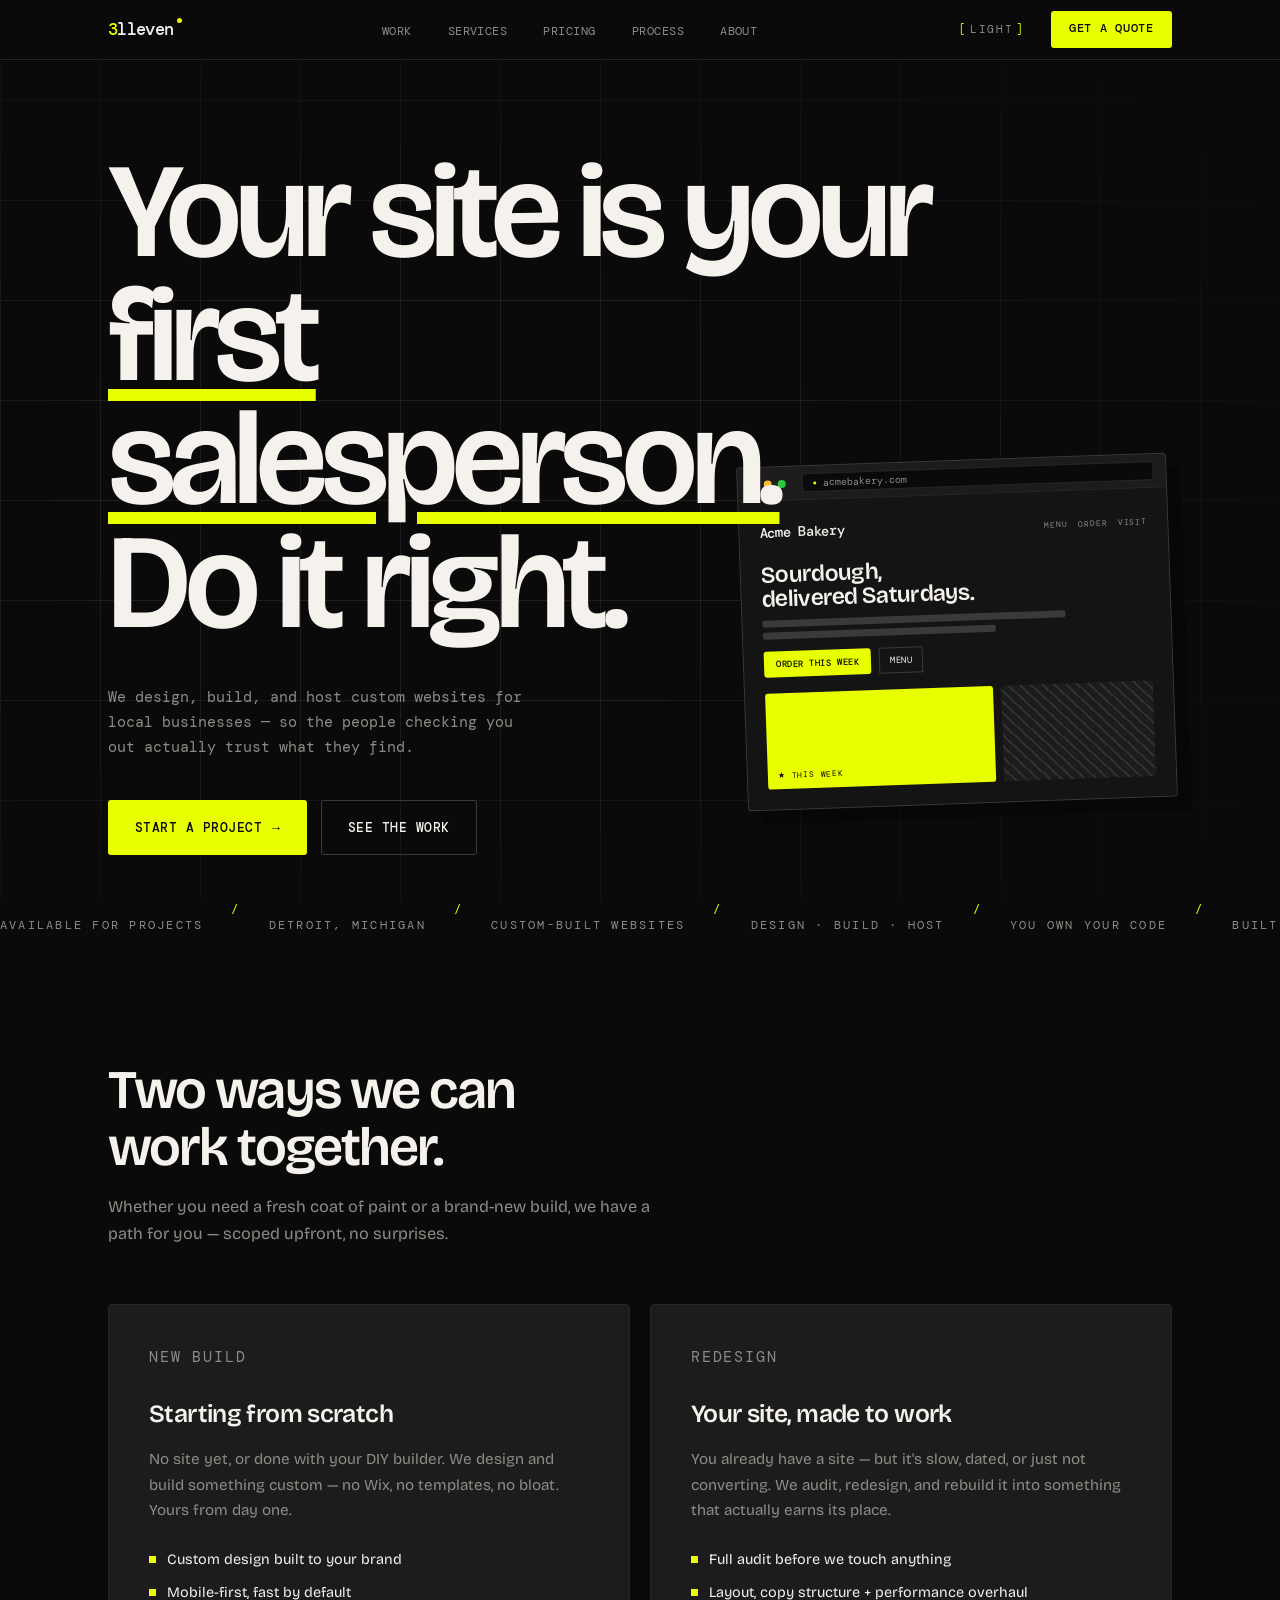
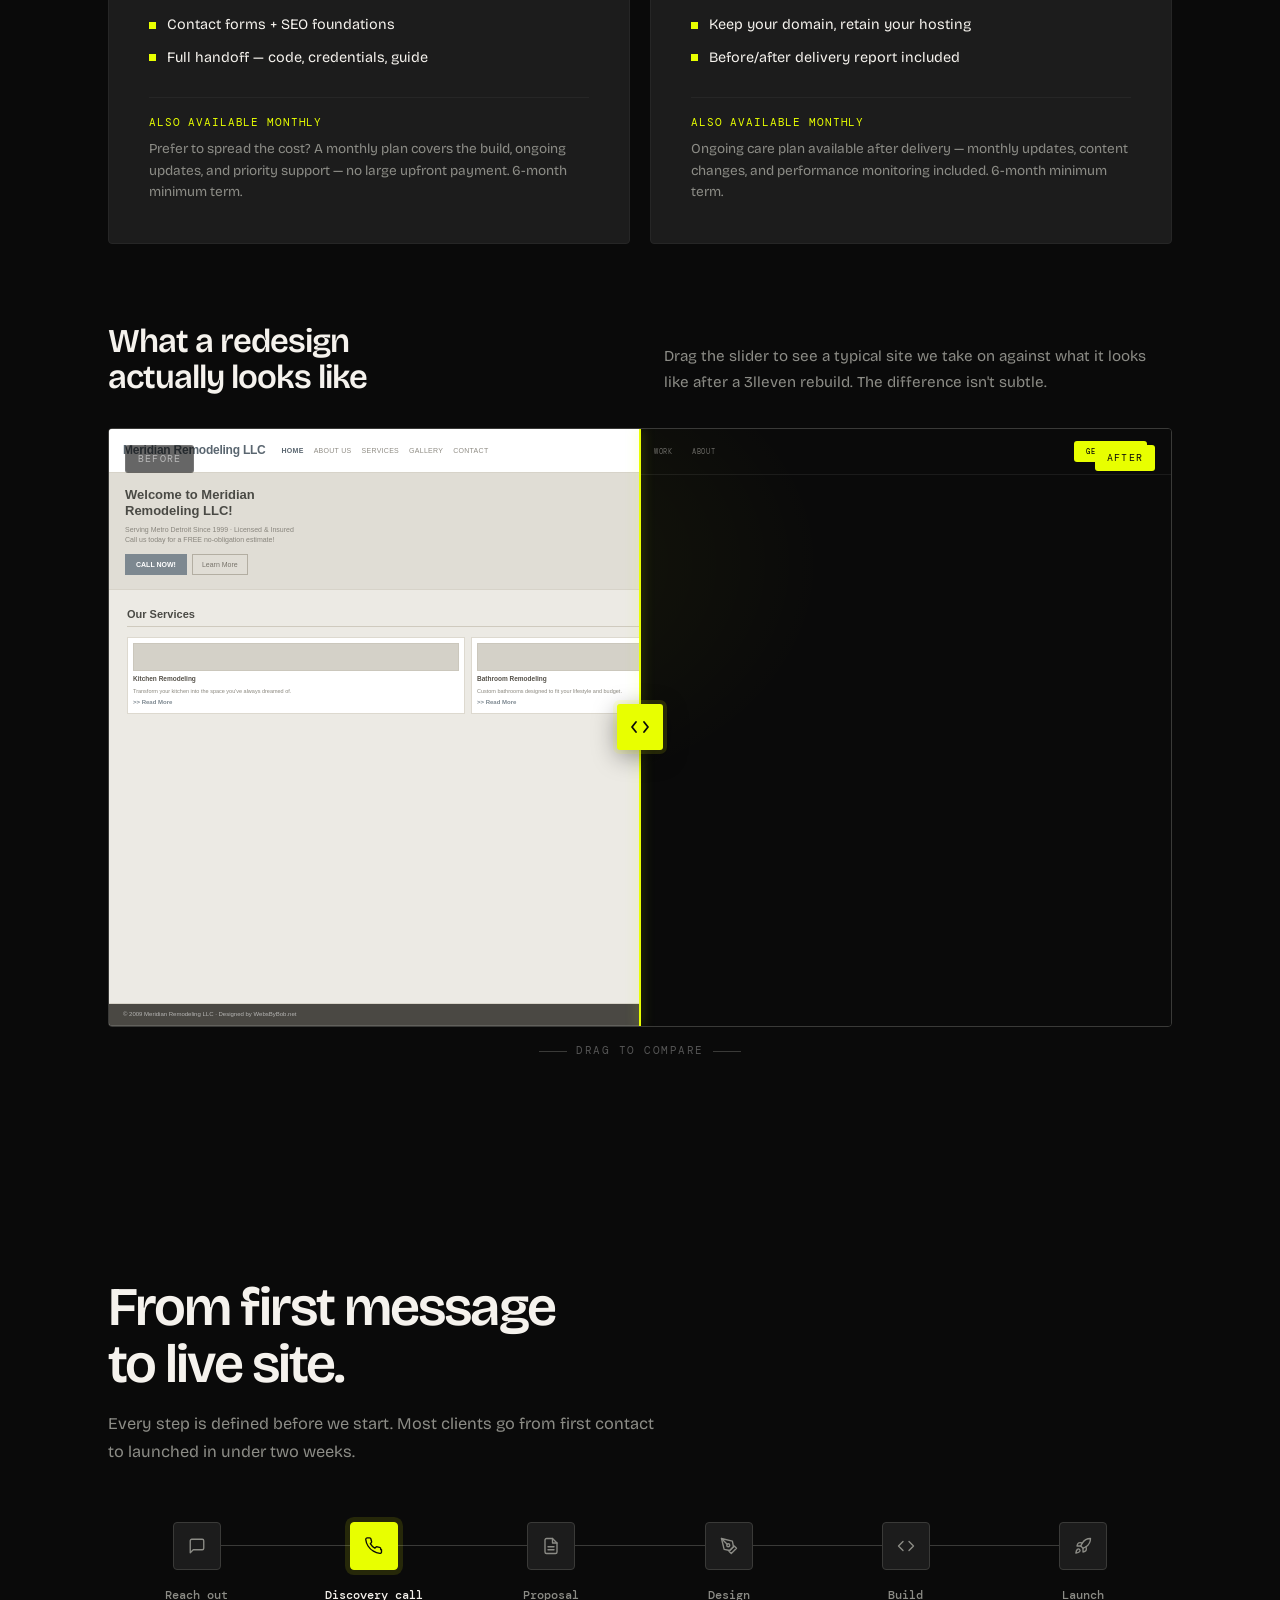
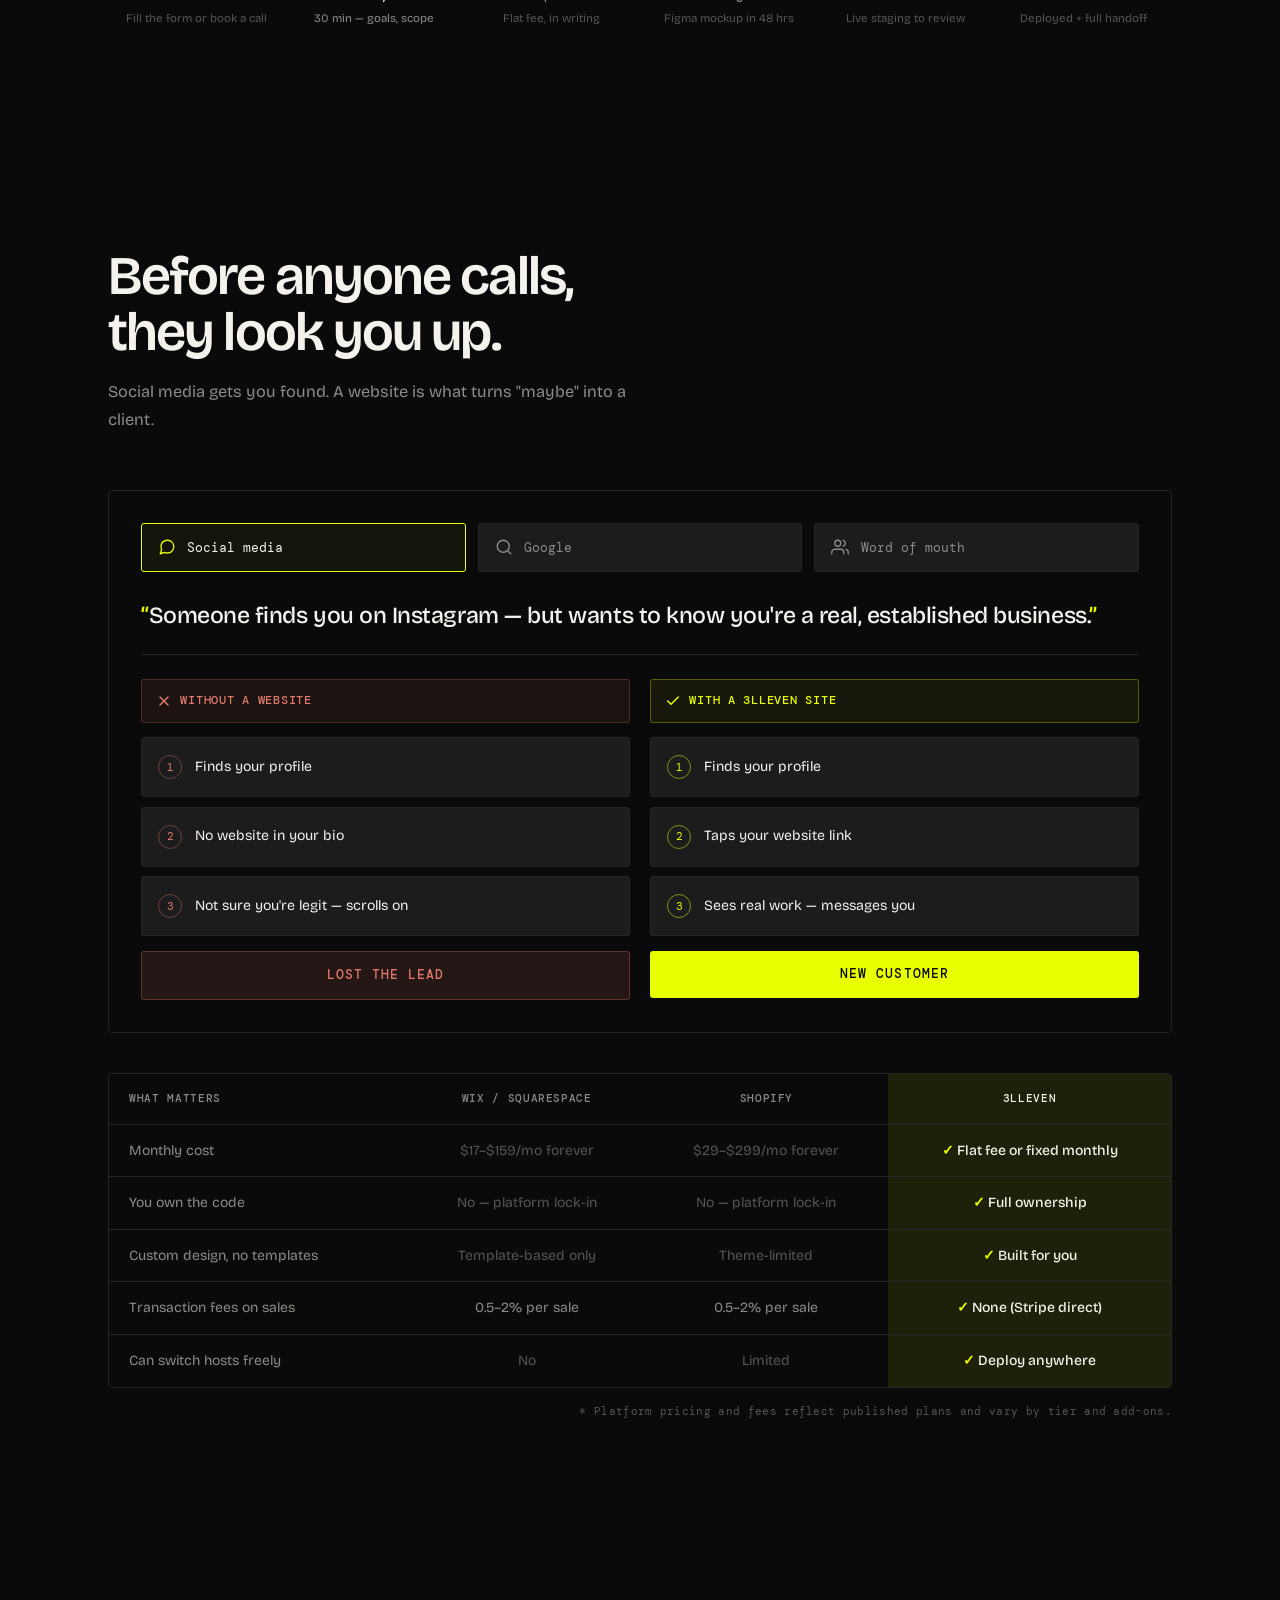
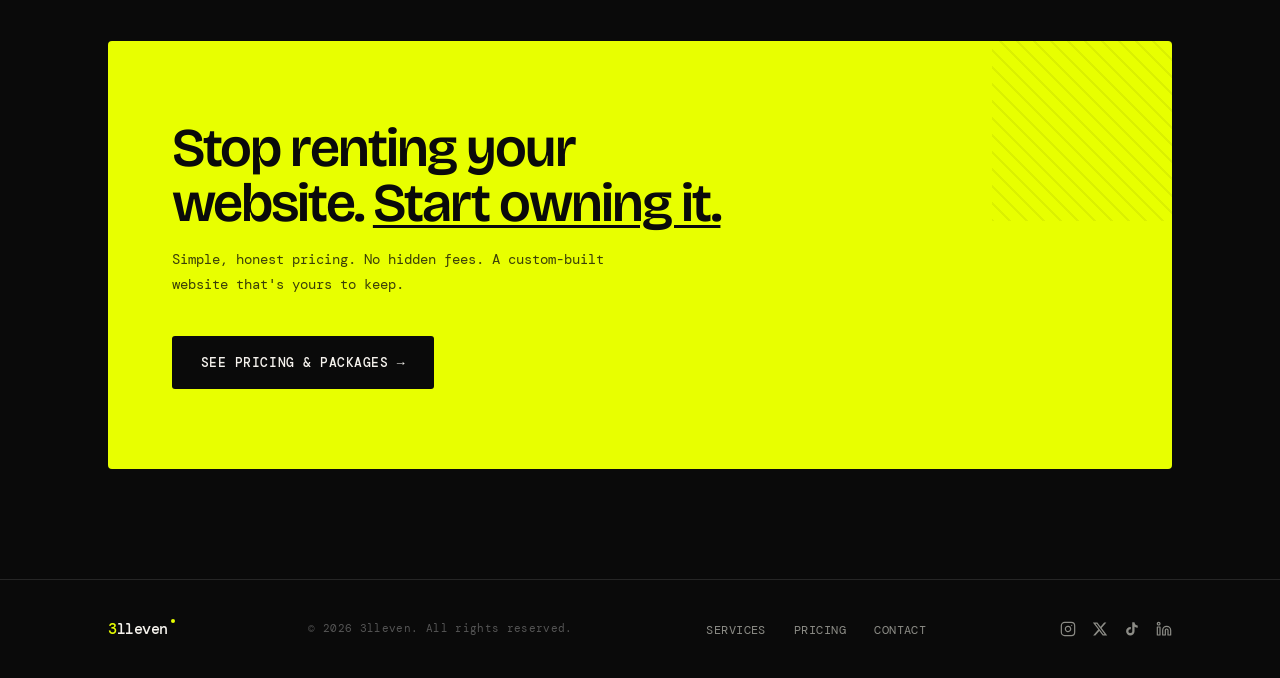
==== index.html @ 9b5aca8a "Finalize homepage redesign: earthy light theme, finder comparison, accuracy fixes - Light mode rewor" ====
<!DOCTYPE html>
<html lang="en" data-theme="dark">
<head>
  <meta charset="UTF-8" />
  <link rel="icon" type="image/png" href="favicon.png">
  <link rel="apple-touch-icon" href="favicon.png">
  <meta name="viewport" content="width=device-width, initial-scale=1.0" />
  <title>3lleven — Websites built to convert</title>
  <link rel="preconnect" href="https://fonts.googleapis.com" />
  <link rel="preconnect" href="https://fonts.gstatic.com" crossorigin />
  <link href="https://fonts.googleapis.com/css2?family=DM+Mono:wght@400;500&family=Bricolage+Grotesque:opsz,wght@12..96,400;12..96,500;12..96,600;12..96,700;12..96,800&display=swap" rel="stylesheet" />
  <style>
    *, *::before, *::after { box-sizing: border-box; margin: 0; padding: 0; }

    /* ── BRAND TOKENS — dark default ──────────────────
       Source of truth: assets/3lleven-logo.html
       #0A0A0A ink · #1C1C1C surface · #F5F2ED bone
       #E8FF00 accent · #555 muted · DM Mono · sharp edges */
    :root, [data-theme="dark"] {
      --bg:        #0A0A0A;
      --surface:   #141414;
      --surface2:  #1C1C1C;
      --fg:        #F5F2ED;
      --muted:     #8C8C86;
      --dim:       #555555;
      --border:    #262626;
      --border2:   #3A3A38;
      --accent:    #E8FF00;
      --accent-rgb: 232,255,0;
      --accent-ink:#0A0A0A;
      --bad:       #E0796A;
      --bad-rgb:   224,121,106;
      --grid-line: rgba(255,255,255,0.09);
      --maxw: 1120px;
    }

    [data-theme="light"] {
      --bg:        #ECE6D7;
      --surface:   #F5F1E8;
      --surface2:  #F5F1E8;
      --fg:        #1C1B14;
      --muted:     #6E6755;
      --dim:       #978F7B;
      --border:    #D8D0BD;
      --border2:   #C7BDA6;
      --accent:    #4F6228;
      --accent-rgb: 79,98,40;
      --accent-ink:#F5F1E5;
      --bad:       #A6573C;
      --bad-rgb:   166,87,60;
      --grid-line: rgba(0,0,0,0.06);
    }

    html { scroll-behavior: smooth; }

    body {
      font-family: 'Bricolage Grotesque', -apple-system, BlinkMacSystemFont, sans-serif;
      background: var(--bg);
      color: var(--fg);
      line-height: 1.6;
      -webkit-font-smoothing: antialiased;
      overflow-x: hidden;
    }

    a { color: inherit; text-decoration: none; }
    .mono { font-family: 'DM Mono', monospace; }
    .wrap { max-width: var(--maxw); margin: 0 auto; padding: 0 28px; }
    ::selection { background: var(--accent); color: var(--accent-ink); }

    /* ── NAV ───────────────────────────────────────── */
    nav {
      position: fixed;
      top: 0; left: 0; right: 0;
      z-index: 1000;
      height: 60px;
      background: var(--bg);
      border-bottom: 1px solid var(--border);
    }
    .nav-inner {
      max-width: var(--maxw);
      margin: 0 auto;
      padding: 0 28px;
      height: 100%;
      display: flex;
      align-items: center;
      justify-content: space-between;
    }

    .logo {
      font-family: 'DM Mono', monospace;
      font-weight: 500;
      font-size: 1.08rem;
      letter-spacing: -0.04em;
      color: var(--fg);
      display: inline-flex;
      align-items: flex-start;
    }
    .logo .l3 { color: var(--accent); }
    .logo .dot {
      width: 5px; height: 5px; border-radius: 50%;
      background: var(--accent);
      margin-left: 4px; margin-top: 2px;
      animation: pulse 2.4s 1s ease-in-out infinite;
    }
    @keyframes pulse { 0%,100% { opacity: 1; } 50% { opacity: 0.35; } }

    .nav-links { display: flex; gap: 2.25rem; list-style: none; }
    .nav-links a {
      font-family: 'DM Mono', monospace;
      font-size: 0.74rem;
      letter-spacing: 0.04em;
      text-transform: uppercase;
      color: var(--muted);
      position: relative;
      padding: 2px 0;
      transition: color 0.2s;
    }
    .nav-links a::after {
      content: ''; position: absolute; left: 0; bottom: -2px;
      width: 0; height: 2px; background: var(--accent);
      transition: width 0.22s ease;
    }
    .nav-links a:hover { color: var(--fg); }
    .nav-links a:hover::after { width: 100%; }

    .nav-right { display: flex; align-items: center; gap: 1.5rem; }

    .theme-btn {
      background: none; border: none; cursor: pointer;
      color: var(--muted);
      font-family: 'DM Mono', monospace;
      font-size: 0.68rem; letter-spacing: 0.14em; text-transform: uppercase;
      padding: 4px 2px; line-height: 1;
      transition: color 0.2s;
    }
    .theme-btn:hover { color: var(--fg); }
    .theme-btn::before { content: '['; color: var(--accent); margin-right: 3px; }
    .theme-btn::after  { content: ']'; color: var(--accent); margin-left: 3px; }

    .nav-cta {
      font-family: 'DM Mono', monospace;
      font-size: 0.72rem; font-weight: 500;
      letter-spacing: 0.06em; text-transform: uppercase;
      padding: 0.6rem 1.15rem;
      border-radius: 3px;
      background: var(--accent);
      color: var(--accent-ink);
      transition: transform 0.15s, box-shadow 0.2s;
    }
    .nav-cta:hover { transform: translateY(-1px); box-shadow: 4px 4px 0 rgba(var(--accent-rgb),0.25); }

    /* ── BUTTONS ───────────────────────────────────── */
    .btn {
      font-family: 'DM Mono', monospace;
      font-weight: 500; font-size: 0.82rem;
      letter-spacing: 0.04em; text-transform: uppercase;
      padding: 1rem 1.6rem; border-radius: 3px;
      display: inline-flex; align-items: center; gap: 0.6rem;
      cursor: pointer; border: 1px solid transparent;
      transition: transform 0.15s, background 0.2s, color 0.2s, box-shadow 0.2s, border-color 0.2s;
    }
    .btn-accent { background: var(--accent); color: var(--accent-ink); }
    .btn-accent:hover { transform: translateY(-2px); box-shadow: 5px 5px 0 rgba(var(--accent-rgb),0.22); }
    .btn-accent .arr { transition: transform 0.2s; }
    .btn-accent:hover .arr { transform: translateX(4px); }
    .btn-line { background: transparent; color: var(--fg); border-color: var(--border2); }
    .btn-line:hover { border-color: var(--fg); }

    /* ── HERO ──────────────────────────────────────── */
    .hero {
      position: relative;
      min-height: 100vh;
      overflow: hidden;
      background: var(--bg);
    }
    .hero-grid {
      position: absolute; inset: 0; pointer-events: none;
      background-image:
        linear-gradient(to right, var(--grid-line) 1px, transparent 1px),
        linear-gradient(to bottom, var(--grid-line) 1px, transparent 1px);
      background-size: 100px 100px;
      mask-image: radial-gradient(ellipse 85% 75% at 35% 55%, #000 30%, transparent 90%);
      -webkit-mask-image: radial-gradient(ellipse 85% 75% at 35% 55%, #000 30%, transparent 90%);
      opacity: 0.9;
      animation: heroDrift 22s linear infinite;
    }
    @keyframes heroDrift { to { background-position: 100px 100px; } }

    .hero-content {
      position: absolute;
      left: max(28px, calc((100vw - var(--maxw)) / 2 + 28px));
      top: 150px;
      max-width: 880px;
      z-index: 10;
    }
    .hero-h1 {
      font-family: 'Bricolage Grotesque', sans-serif;
      font-weight: 600;
      font-size: clamp(56px, 10.5vw, 150px);
      line-height: 0.92;
      letter-spacing: -0.045em;
      margin: 0 0 40px;
      color: var(--fg);
    }
    .hero-accent {
      text-decoration: underline;
      text-decoration-color: var(--accent);
      text-decoration-thickness: 0.09em;
      text-underline-offset: 0.07em;
    }
    .hero-lede {
      font-family: 'DM Mono', monospace;
      font-size: 0.92rem;
      line-height: 1.7;
      color: var(--muted);
      max-width: 440px;
      margin: 0 0 40px;
    }
    .hero-actions { display: flex; gap: 14px; align-items: center; flex-wrap: wrap; }

    /* Browser preview card — brand colors */
    .hero-browser {
      position: absolute;
      right: max(28px, calc((100vw - var(--maxw)) / 2 + 28px));
      bottom: 96px;
      width: 430px;
      background: var(--surface);
      border: 1px solid var(--border2);
      border-radius: 4px;
      box-shadow: 14px 14px 0 rgba(0,0,0,0.35);
      overflow: hidden;
      transform: rotate(-2deg);
      transition: transform 0.35s cubic-bezier(.2,.8,.2,1);
      z-index: 5;
    }
    [data-theme="light"] .hero-browser { box-shadow: 14px 14px 0 rgba(0,0,0,0.10); }
    .hero-browser-bar {
      height: 34px;
      background: var(--surface2);
      display: flex; align-items: center; padding: 0 12px; gap: 6px;
      border-bottom: 1px solid var(--border);
    }
    .hero-browser-dot { width: 8px; height: 8px; border-radius: 50%; }
    .hero-browser-url {
      flex: 1; margin-left: 10px; height: 19px; border-radius: 3px;
      background: var(--bg);
      border: 1px solid var(--border);
      font-family: 'DM Mono', monospace; font-size: 10px;
      color: var(--muted);
      display: flex; align-items: center; padding: 0 10px; gap: 6px;
    }
    .hero-browser-url::before { content: '●'; font-size: 7px; color: var(--accent); }
    .hero-browser-body { padding: 20px; background: var(--surface); }
    .hero-browser-logo {
      font-family: 'DM Mono', monospace; font-weight: 500;
      font-size: 14px; color: var(--fg); margin-bottom: 4px; letter-spacing: -0.02em;
    }
    .hero-browser-nav { display: flex; justify-content: space-between; align-items: center; margin-bottom: 16px; }
    .hero-browser-navlinks {
      display: flex; gap: 10px; font-size: 8px; color: var(--muted);
      font-family: 'DM Mono', monospace; text-transform: uppercase; letter-spacing: .12em;
    }
    .hero-browser-headline {
      font-family: 'Bricolage Grotesque', sans-serif;
      font-weight: 600; font-size: 23px; line-height: 1.02;
      letter-spacing: -.03em; color: var(--fg); margin-bottom: 10px;
    }
    .hero-browser-bar-text { height: 7px; border-radius: 2px; background: var(--border2); margin-bottom: 5px; }
    .hero-browser-btns { display: flex; gap: 8px; margin-bottom: 16px; margin-top: 12px; }
    .hero-browser-btn-primary {
      height: 26px; padding: 0 12px; display: flex; align-items: center;
      background: var(--accent); color: var(--accent-ink);
      border-radius: 3px; font-size: 9px; font-weight: 500;
      font-family: 'DM Mono', monospace; text-transform: uppercase; letter-spacing: .06em;
    }
    .hero-browser-btn-secondary {
      height: 26px; padding: 0 10px; display: flex; align-items: center;
      background: transparent; border: 1px solid var(--border2);
      color: var(--fg); font-size: 9px;
      font-family: 'DM Mono', monospace; text-transform: uppercase; letter-spacing: .06em;
    }
    .hero-browser-cards { display: grid; grid-template-columns: 1.5fr 1fr; gap: 8px; }
    .hero-browser-card { height: 96px; border-radius: 3px; }
    .hero-browser-card-accent {
      background: var(--accent); position: relative; overflow: hidden;
    }
    .hero-browser-card-label {
      position: absolute; bottom: 8px; left: 10px;
      color: var(--accent-ink); font-size: 8px;
      font-family: 'DM Mono', monospace; letter-spacing: .1em; text-transform: uppercase;
    }
    .hero-browser-card-stripe {
      background: var(--surface2);
      background-image: repeating-linear-gradient(45deg, var(--grid-line) 0 2px, transparent 2px 8px);
    }

    @media (max-width: 900px) {
      .hero { min-height: auto; display: flex; flex-direction: column; padding-bottom: 64px; }
      .hero-content { position: relative; left: auto; right: auto; top: auto; max-width: 100%; padding: 104px 24px 0; }
      .hero-h1 { font-size: clamp(44px, 13vw, 84px); margin-bottom: 28px; }
      .hero-lede { margin-bottom: 28px; }
      .btn { font-size: 0.78rem; padding: 0.9rem 1.4rem; }
      .hero-actions .btn { flex: 1; justify-content: center; }
      .hero-browser {
        position: relative; right: auto; bottom: auto;
        width: 92%; max-width: 360px; margin: 44px auto 0;
        transform: rotate(-2deg);
        box-shadow: 10px 10px 0 rgba(0,0,0,0.3);
      }
      .hero-browser-cards .hero-browser-card { height: 64px; }
    }

    /* ── MARQUEE ───────────────────────────────────── */
    .marquee {
      background: var(--bg);
      overflow: hidden;
      display: flex;
    }
    .marquee-track {
      display: inline-flex; white-space: nowrap; flex-shrink: 0;
      animation: marquee 32s linear infinite;
    }
    .marquee-track span {
      font-family: 'DM Mono', monospace;
      font-size: 0.78rem; letter-spacing: 0.18em; text-transform: uppercase;
      color: var(--muted); padding: 16px 0;
    }
    .marquee-track .sep { color: var(--accent); padding: 0 1.75rem; }
    @keyframes marquee { to { transform: translateX(-100%); } }

    /* ── SECTION COMMONS ───────────────────────────── */
    section { position: relative; }
    .sec-head { max-width: 760px; margin-bottom: 3.5rem; }
    .sec-headline {
      font-family: 'Bricolage Grotesque', sans-serif;
      font-size: clamp(2rem, 4.6vw, 3.4rem);
      font-weight: 600; letter-spacing: -0.035em; line-height: 1.04;
      margin-bottom: 1.1rem;
    }
    .sec-sub { color: var(--muted); font-size: 1.02rem; font-weight: 400; max-width: 560px; line-height: 1.7; }

    /* ── SERVICES ──────────────────────────────────── */
    #services { background: var(--bg); padding: 110px 0; }
    .services-grid { display: grid; grid-template-columns: 1fr 1fr; gap: 1.25rem; }
    @media (max-width: 760px) { .services-grid { grid-template-columns: 1fr; } }

    .svc-card {
      background: var(--surface2);
      border: 1px solid var(--border);
      border-radius: 4px;
      padding: 2.5rem;
      transition: border-color 0.25s, transform 0.2s;
    }
    .svc-card:hover { border-color: var(--accent); transform: translateY(-3px); }

    .svc-tag {
      font-family: 'DM Mono', monospace;
      font-size: 0.7rem; letter-spacing: 0.12em; text-transform: uppercase;
      color: var(--accent); margin-bottom: 1.25rem;
    }
    .svc-card h3 {
      font-family: 'Bricolage Grotesque', sans-serif;
      font-size: 1.55rem; font-weight: 600; letter-spacing: -0.025em; margin-bottom: 0.75rem;
    }
    .svc-card > p { font-size: 0.95rem; color: var(--muted); line-height: 1.7; margin-bottom: 1.5rem; }

    .svc-list { list-style: none; display: flex; flex-direction: column; gap: 0.6rem; margin-bottom: 1.75rem; }
    .svc-list li { display: flex; align-items: center; gap: 0.7rem; font-size: 0.9rem; color: var(--fg); }
    .svc-list li::before { content: ''; width: 7px; height: 7px; background: var(--accent); flex-shrink: 0; }

    .plan-note {
      font-size: 0.85rem; color: var(--muted);
      border-top: 1px solid var(--border);
      padding-top: 1rem; line-height: 1.6;
    }
    .plan-note-tag {
      font-family: 'DM Mono', monospace;
      font-size: 0.68rem; letter-spacing: 0.08em; text-transform: uppercase;
      color: var(--accent); display: block; margin-bottom: 0.4rem;
    }

    /* ── BEFORE / AFTER ────────────────────────────── */
    .ba-section { margin-top: 5rem; }
    .ba-head {
      display: grid; grid-template-columns: 1fr 1fr; gap: 3rem;
      margin-bottom: 2rem; align-items: end;
    }
    @media (max-width: 760px) { .ba-head { grid-template-columns: 1fr; gap: 0.75rem; } }
    .ba-head h3 {
      font-family: 'Bricolage Grotesque', sans-serif;
      font-size: clamp(1.5rem, 2.6vw, 2.1rem); font-weight: 600;
      letter-spacing: -0.03em; line-height: 1.08;
    }
    .ba-head p { font-size: 0.95rem; color: var(--muted); line-height: 1.7; }

    .ba-wrap {
      position: relative; width: 100%; overflow: hidden;
      aspect-ratio: 16/9;
      border-radius: 4px; cursor: ew-resize;
      user-select: none; -webkit-user-select: none;
      border: 1px solid var(--border2);
    }
    .ba-after { display: flex; flex-direction: column; width: 100%; height: 100%; isolation: isolate; }
    .ba-before { position: absolute; inset: 0; width: 100%; height: 100%; clip-path: inset(0 50% 0 0); overflow: hidden; z-index: 5; }
    .ba-before > div { width: 100%; height: 100%; }
    .ba-divider {
      position: absolute; top: 0; bottom: 0; left: 50%;
      width: 2px; background: var(--accent);
      transform: translateX(-50%); pointer-events: none; z-index: 10;
      box-shadow: 0 0 12px rgba(var(--accent-rgb),0.5);
    }
    .ba-handle {
      position: absolute; top: 50%; left: 50%;
      transform: translate(-50%,-50%);
      width: 46px; height: 46px;
      background: var(--accent); border-radius: 3px;
      display: flex; align-items: center; justify-content: center;
      z-index: 11; pointer-events: none;
      box-shadow: 0 0 0 4px rgba(var(--accent-rgb),0.12), 0 6px 24px rgba(0,0,0,0.4);
    }
    .ba-handle svg { width: 20px; height: 20px; }
    .ba-badge {
      position: absolute; top: 16px;
      padding: 5px 12px;
      font-family: 'DM Mono', monospace;
      font-size: 0.62rem; letter-spacing: 0.12em;
      text-transform: uppercase;
      border-radius: 3px; z-index: 12; pointer-events: none;
    }
    .ba-badge-before {
      left: 16px;
      background: rgba(0,0,0,0.6); color: rgba(255,255,255,0.55);
      border: 1px solid rgba(255,255,255,0.1);
    }
    .ba-badge-after {
      right: 16px;
      background: var(--accent); color: var(--accent-ink);
    }
    .ba-hint {
      text-align: center;
      font-family: 'DM Mono', monospace;
      font-size: 0.66rem; letter-spacing: 0.14em; text-transform: uppercase;
      color: var(--dim); margin-top: 1rem;
      display: flex; align-items: center; justify-content: center; gap: 0.6rem;
    }
    .ba-hint::before, .ba-hint::after {
      content: ''; display: inline-block; width: 28px; height: 1px; background: var(--border2);
    }

    /* ── BEFORE MOCKUP — 2009-era site (intentionally dated) ── */
    .fake-before {
      background: #eceae4; display: flex; flex-direction: column;
      width: 100%; height: 100%; font-family: Arial, Helvetica, sans-serif; overflow: hidden;
    }
    .fb-nav { background: #ffffff; height: 44px; display: flex; align-items: center; padding: 0 14px; border-bottom: 1px solid #d7d3c9; flex-shrink: 0; }
    .fb-logo { font-family: Arial, sans-serif; font-size: 12px; font-weight: bold; color: #5a6670; margin-right: 16px; white-space: nowrap; letter-spacing: -0.02em; }
    .fb-nav-links { display: flex; gap: 10px; }
    .fb-nav-link { font-family: Arial, sans-serif; font-size: 7px; color: #8f8c84; white-space: nowrap; text-transform: uppercase; letter-spacing: 0.04em; }
    .fb-nav-link.active { color: #5a6670; font-weight: bold; }
    .fb-search { margin-left: auto; display: flex; gap: 3px; align-items: center; }
    .fb-search-input { background: #f4f3ef; border: 1px solid #cfcabe; width: 70px; height: 16px; font-size: 7px; font-family: Arial, sans-serif; padding: 0 4px; color: #aaa; }
    .fb-search-btn { background: #7d8890; border: none; font-size: 7px; font-family: Arial, sans-serif; padding: 3px 6px; color: #fff; white-space: nowrap; }
    .fb-hero { background: #e0ddd5; padding: 14px 16px; display: flex; align-items: center; gap: 14px; border-bottom: 1px solid #d7d3c9; flex-shrink: 0; }
    .fb-hero-text { flex: 1; }
    .fb-hero-h1 { font-family: Arial, sans-serif; font-size: 13px; font-weight: bold; color: #4a4a45; line-height: 1.25; margin-bottom: 5px; }
    .fb-hero-sub { font-family: Arial, sans-serif; font-size: 7px; color: #88857d; line-height: 1.5; margin-bottom: 8px; }
    .fb-hero-btns { display: flex; gap: 5px; }
    .fb-btn-red { background: #7d8890; border: none; padding: 5px 11px; font-family: Arial, sans-serif; font-size: 7px; font-weight: bold; color: #fff; text-transform: uppercase; white-space: nowrap; }
    .fb-btn-outline { background: transparent; border: 1px solid #b3aea2; padding: 4px 9px; font-family: Arial, sans-serif; font-size: 7px; color: #77736a; white-space: nowrap; }
    .fb-hero-img { width: 80px; height: 56px; flex-shrink: 0; background: linear-gradient(135deg, #cbc8c0 0%, #b4b1a8 100%); border: 1px solid #c4c0b5; position: relative; overflow: hidden; }
    .fb-hero-img::before { content: ''; position: absolute; bottom: 6px; left: 50%; transform: translateX(-50%); width: 28px; height: 36px; background: #9a968c; border-radius: 14px 14px 4px 4px; }
    .fb-hero-img::after { content: ''; position: absolute; bottom: 34px; left: 50%; transform: translateX(-50%); width: 20px; height: 20px; background: #9a968c; border-radius: 50%; }
    .fb-body { display: flex; flex: 1; background: #eceae4; overflow: hidden; padding: 8px; }
    .fb-main { flex: 1; padding: 8px 10px; display: flex; flex-direction: column; gap: 6px; overflow: hidden; }
    .fb-main-title { font-family: Arial, sans-serif; font-size: 11px; font-weight: bold; color: #4a4a45; border-bottom: 1px solid #cfcabe; padding-bottom: 3px; }
    .fb-main-cards { display: flex; gap: 6px; margin-top: 4px; }
    .fb-main-card { flex: 1; background: #fff; border: 1px solid #ddd9cf; padding: 5px; display: flex; flex-direction: column; gap: 3px; }
    .fb-main-card-img { height: 28px; background: #d4d1c8; border: 1px solid #cbc7bc; }
    .fb-main-card-title { font-family: Arial, sans-serif; font-size: 6.5px; font-weight: bold; color: #555149; }
    .fb-main-card-text { font-family: Arial, sans-serif; font-size: 5.5px; color: #8a877e; line-height: 1.4; }
    .fb-main-card-link { font-family: Arial, sans-serif; font-size: 6px; color: #7d8890; font-weight: bold; }
    .fb-footer { background: #4a4843; padding: 6px 14px; display: flex; align-items: center; border-top: 1px solid #d7d3c9; flex-shrink: 0; }
    .fb-footer-text { font-family: Arial, sans-serif; font-size: 6px; color: rgba(255,255,255,0.6); }

    /* ── AFTER MOCKUP — the new 3lleven aesthetic ── */
    .fake-after {
      background: #0A0A0A; display: flex; flex-direction: column;
      width: 100%; height: 100%; position: relative; overflow: hidden;
      font-family: 'DM Mono', monospace;
    }
    .fake-after::before { content: ''; position: absolute; top: -20%; left: 8%; right: 30%; bottom: 35%; background: radial-gradient(ellipse, rgba(232,255,0,0.05) 0%, transparent 65%); pointer-events: none; z-index: 0; }
    .fa-nav { height: 46px; display: flex; align-items: center; padding: 0 24px; border-bottom: 1px solid rgba(255,255,255,0.07); position: relative; z-index: 2; flex-shrink: 0; }
    .fa-logo { display: flex; align-items: center; gap: 7px; }
    .fa-logo-mark { width: 20px; height: 20px; border-radius: 3px; background: #E8FF00; display: flex; align-items: center; justify-content: center; }
    .fa-logo-mark-inner { width: 8px; height: 8px; border: 1.5px solid #0A0A0A; border-radius: 1px; }
    .fa-logo-name { font-size: 9px; font-weight: 500; color: rgba(245,242,237,0.9); }
    .fa-nav-links { display: flex; gap: 20px; margin: 0 auto; }
    .fa-nav-link { font-size: 7px; color: rgba(245,242,237,0.4); white-space: nowrap; text-transform: uppercase; letter-spacing: 0.08em; }
    .fa-nav-link.active { color: rgba(245,242,237,0.9); }
    .fa-nav-cta { background: #E8FF00; border-radius: 3px; padding: 5px 12px; font-size: 7px; font-weight: 500; color: #0A0A0A; white-space: nowrap; text-transform: uppercase; letter-spacing: 0.06em; }
    .fa-hero { flex: 1; display: flex; align-items: center; padding: 0 32px; position: relative; z-index: 1; overflow: hidden; }
    .fa-hero-left { display: flex; flex-direction: column; gap: 9px; max-width: 72%; }
    .fa-eyebrow { display: inline-flex; align-items: center; gap: 6px; width: fit-content; }
    .fa-eyebrow-dot { width: 5px; height: 5px; background: #E8FF00; border-radius: 50%; }
    .fa-eyebrow-text { font-size: 6px; color: rgba(245,242,237,0.5); font-weight: 500; letter-spacing: 0.1em; text-transform: uppercase; }
    .fa-h1 { display: flex; flex-direction: column; gap: 2px; font-family: 'Bricolage Grotesque', sans-serif; }
    .fa-h1-line { font-size: 18px; font-weight: 600; color: rgba(245,242,237,0.96); letter-spacing: -0.04em; line-height: 1.0; }
    .fa-h1-line.dim { color: rgba(245,242,237,0.28); }
    .fa-sub { font-size: 7px; color: rgba(245,242,237,0.45); line-height: 1.6; max-width: 90%; }
    .fa-actions { display: flex; gap: 8px; align-items: center; margin-top: 5px; }
    .fa-btn-primary { background: #E8FF00; border-radius: 3px; padding: 6px 13px; font-size: 7px; font-weight: 500; color: #0A0A0A; white-space: nowrap; text-transform: uppercase; letter-spacing: 0.06em; }
    .fa-btn-ghost { border: 1px solid rgba(245,242,237,0.18); border-radius: 3px; padding: 6px 12px; font-size: 7px; color: rgba(245,242,237,0.6); white-space: nowrap; display: flex; align-items: center; gap: 4px; text-transform: uppercase; letter-spacing: 0.06em; }
    .fa-btn-ghost::after { content: '→'; }
    .fa-chips { display: flex; gap: 6px; flex-wrap: wrap; margin-top: 6px; }
    .fa-chip { display: inline-flex; align-items: center; gap: 5px; border: 1px solid rgba(245,242,237,0.1); border-radius: 3px; padding: 3px 9px; font-size: 6px; color: rgba(245,242,237,0.5); white-space: nowrap; text-transform: uppercase; letter-spacing: 0.06em; }
    .fa-chip-dot { width: 4px; height: 4px; border-radius: 50%; flex-shrink: 0; }
    .fa-chip-dot.green { background: #E8FF00; }
    .fa-chip-dot.blue  { background: #6b6b66; }
    .fa-chip-dot.purple{ background: #6b6b66; }

    /* ── PROCESS ───────────────────────────────────── */
    #process { background: var(--bg); padding: 110px 0; }
    .steps-row {
      display: grid; grid-template-columns: repeat(6, 1fr); gap: 0;
      position: relative; margin-top: 1rem;
    }
    .steps-row::before {
      content: ''; position: absolute; top: 23px;
      left: calc(100% / 12); right: calc(100% / 12);
      height: 1px; background: var(--border2); z-index: 0;
    }
    .step { display: flex; flex-direction: column; align-items: center; text-align: center; padding: 0 10px; position: relative; z-index: 1; }
    .step-num {
      width: 48px; height: 48px; border-radius: 4px;
      background: var(--surface2); border: 1px solid var(--border2);
      display: flex; align-items: center; justify-content: center;
      color: var(--muted); margin-bottom: 1rem; flex-shrink: 0;
      transition: background 0.5s ease, border-color 0.5s ease, color 0.5s ease, box-shadow 0.5s ease;
    }
    .step.active .step-num {
      background: var(--accent); border-color: var(--accent); color: var(--accent-ink);
      box-shadow: 0 0 0 5px rgba(var(--accent-rgb),0.12);
    }
    .step-label {
      font-family: 'DM Mono', monospace;
      font-size: 0.78rem; font-weight: 500; color: var(--muted);
      margin-bottom: 0.3rem; transition: color 0.5s ease;
    }
    .step.active .step-label { color: var(--fg); }
    .step-note { font-size: 0.72rem; color: var(--dim); line-height: 1.5; transition: color 0.5s ease; }
    .step.active .step-note { color: var(--muted); }

    @media (max-width: 768px) {
      .steps-row { grid-template-columns: repeat(3, 1fr); gap: 2rem 0.5rem; }
      .steps-row::before { display: none; }
    }
    @media (max-width: 420px) { .steps-row { grid-template-columns: repeat(2, 1fr); } }

    /* ── WHY US ────────────────────────────────────── */
    #whyus { background: var(--bg); padding: 110px 0; }
    .whyus-header { max-width: 760px; margin-bottom: 3.5rem; }

    /* ── FINDER COMPARISON ─────────────────────────── */
    .finder {
      background: var(--bg); border: 1px solid var(--border);
      border-radius: 4px; padding: 2rem; margin-bottom: 2.5rem;
    }
    @media (max-width: 600px) { .finder { padding: 1.25rem; } }
    .finder-tabs { display: grid; grid-template-columns: repeat(3, 1fr); gap: 0.75rem; margin-bottom: 1.75rem; }
    @media (max-width: 640px) { .finder-tabs { grid-template-columns: 1fr; } }
    .finder-tab {
      display: flex; align-items: center; gap: 0.7rem;
      background: var(--surface2); border: 1px solid var(--border);
      border-radius: 3px; padding: 0.9rem 1rem; cursor: pointer;
      font-family: 'DM Mono', monospace; font-size: 0.8rem; color: var(--muted);
      text-align: left; transition: border-color 0.2s, color 0.2s, background 0.2s;
    }
    .finder-tab:hover { color: var(--fg); border-color: var(--border2); }
    .finder-tab.active { color: var(--fg); border-color: var(--accent); background: rgba(var(--accent-rgb),0.04); }
    .finder-tab .ft-ico { width: 18px; height: 18px; flex-shrink: 0; color: var(--muted); }
    .finder-tab.active .ft-ico { color: var(--accent); }

    .finder-quote {
      font-family: 'Bricolage Grotesque', sans-serif;
      font-size: clamp(1.1rem, 2vw, 1.45rem); font-weight: 500; line-height: 1.3;
      color: var(--fg); letter-spacing: -0.02em;
      padding-bottom: 1.5rem; margin-bottom: 1.5rem;
      border-bottom: 1px solid var(--border);
    }
    .finder-quote::before { content: '\201C'; color: var(--accent); }
    .finder-quote::after { content: '\201D'; color: var(--accent); }

    .finder-cols { display: grid; grid-template-columns: 1fr 1fr; gap: 1.25rem; }
    @media (max-width: 700px) { .finder-cols { grid-template-columns: 1fr; } }

    .finder-col-head {
      display: flex; align-items: center; gap: 0.5rem;
      font-family: 'DM Mono', monospace; font-size: 0.76rem; font-weight: 500;
      letter-spacing: 0.06em; text-transform: uppercase;
      padding: 0.7rem 0.9rem; border-radius: 3px; margin-bottom: 0.9rem;
    }
    .finder-col.bad  .finder-col-head { color: var(--bad); background: rgba(var(--bad-rgb),0.08); border: 1px solid rgba(var(--bad-rgb),0.25); }
    .finder-col.good .finder-col-head { color: var(--accent); background: rgba(var(--accent-rgb),0.06); border: 1px solid rgba(var(--accent-rgb),0.3); }

    .finder-steps { display: flex; flex-direction: column; gap: 0.6rem; }
    .finder-step {
      display: flex; align-items: center; gap: 0.8rem;
      background: var(--surface2); border: 1px solid var(--border);
      border-radius: 3px; padding: 0.6rem 1rem; min-height: 3.75rem;
      font-size: 0.88rem; color: var(--fg); line-height: 1.3;
    }
    .finder-step .fs-num {
      width: 24px; height: 24px; flex-shrink: 0; border-radius: 50%;
      display: flex; align-items: center; justify-content: center;
      font-family: 'DM Mono', monospace; font-size: 0.7rem;
      border: 1px solid var(--border2); color: var(--muted);
    }
    .finder-col.bad  .finder-step .fs-num { border-color: rgba(var(--bad-rgb),0.4); color: var(--bad); }
    .finder-col.good .finder-step .fs-num { border-color: rgba(var(--accent-rgb),0.5); color: var(--accent); }

    .finder-outcome {
      margin-top: 0.9rem; border-radius: 3px; padding: 0.85rem; text-align: center;
      font-family: 'DM Mono', monospace; font-size: 0.8rem; font-weight: 500;
      letter-spacing: 0.08em; text-transform: uppercase;
    }
    .finder-col.bad  .finder-outcome { background: rgba(var(--bad-rgb),0.12); color: var(--bad); border: 1px solid rgba(var(--bad-rgb),0.3); }
    .finder-col.good .finder-outcome { background: var(--accent); color: var(--accent-ink); }

    .compare-wrap { background: var(--bg); border: 1px solid var(--border); border-radius: 4px; overflow-x: auto; }
    .compare-table { min-width: 560px; width: 100%; border-collapse: collapse; }
    .compare-table th {
      font-family: 'DM Mono', monospace;
      font-size: 0.68rem; font-weight: 500; letter-spacing: 0.06em; text-transform: uppercase;
      color: var(--muted); padding: 1rem 1.25rem; text-align: left;
      border-bottom: 1px solid var(--border);
    }
    .compare-table th:not(:first-child) { text-align: center; }
    .compare-table td { font-size: 0.875rem; color: var(--muted); padding: 1rem 1.25rem; border-bottom: 1px solid var(--border); line-height: 1.4; }
    .compare-table td:not(:first-child) { text-align: center; }
    .compare-table tr:last-child td { border-bottom: none; }
    .col-hi { background: rgba(var(--accent-rgb),0.09); color: var(--fg) !important; font-weight: 500; }
    .col-hi-head { background: rgba(var(--accent-rgb),0.09); color: var(--fg) !important; font-weight: 700; }
    .ck { color: var(--accent); font-weight: 700; }
    .cx { color: var(--dim); }
    .cw { color: var(--muted); }
    .compare-caption { font-family: 'DM Mono', monospace; font-size: 0.66rem; color: var(--dim); margin-top: 1rem; text-align: right; letter-spacing: 0.03em; }

    /* ── FINAL CTA ─────────────────────────────────── */
    #cta { background: var(--bg); padding: 110px 0; }
    .cta-card {
      background: var(--accent); color: var(--accent-ink);
      border-radius: 4px; padding: 5rem 4rem; text-align: left;
      position: relative; overflow: hidden;
    }
    .cta-card::before {
      content: ''; position: absolute; top: 0; right: 0;
      width: 180px; height: 180px;
      background-image: repeating-linear-gradient(45deg, rgba(10,10,10,0.06) 0 2px, transparent 2px 12px);
      pointer-events: none;
    }
    .cta-headline {
      font-family: 'Bricolage Grotesque', sans-serif;
      font-size: clamp(2.1rem, 4.4vw, 3.4rem); font-weight: 600;
      letter-spacing: -0.035em; line-height: 1.02; margin-bottom: 1rem; color: var(--accent-ink); max-width: 600px;
    }
    .cta-headline em { font-style: normal; text-decoration: underline; text-decoration-thickness: 0.06em; text-underline-offset: 0.08em; }
    .cta-sub { font-family: 'DM Mono', monospace; font-size: 0.9rem; color: var(--accent-ink); opacity: 0.78; max-width: 440px; margin-bottom: 2.5rem; line-height: 1.7; }
    .cta-btn {
      display: inline-flex; align-items: center; gap: 0.6rem;
      font-family: 'DM Mono', monospace;
      font-size: 0.82rem; font-weight: 500; letter-spacing: 0.04em; text-transform: uppercase;
      padding: 1rem 1.8rem; border-radius: 3px;
      background: #0A0A0A; color: #F5F2ED; border: none; cursor: pointer;
      transition: transform 0.15s, background 0.2s;
    }
    .cta-btn:hover { transform: translateY(-2px); background: #1C1C1C; }
    [data-theme="light"] .cta-btn { background: var(--accent-ink); color: var(--accent); }
    [data-theme="light"] .cta-btn:hover { background: #FFFFFF; }
    @media (max-width: 600px) {
      .cta-card { padding: 3rem 1.75rem; }
      #cta, #services, #process, #whyus { padding: 70px 0; }
    }

    /* ── FOOTER ────────────────────────────────────── */
    footer { background: var(--bg); border-top: 1px solid var(--border); padding: 2.25rem 0; }
    .footer-inner { max-width: var(--maxw); margin: 0 auto; padding: 0 28px; display: flex; align-items: center; justify-content: space-between; flex-wrap: wrap; gap: 1.25rem; }
    .footer-logo { font-family: 'DM Mono', monospace; font-weight: 500; font-size: 0.95rem; letter-spacing: -0.03em; display: inline-flex; align-items: flex-start; }
    .footer-logo .l3 { color: var(--accent); }
    .footer-logo .dot { width: 4px; height: 4px; border-radius: 50%; background: var(--accent); margin-left: 3px; margin-top: 2px; }
    footer .copy { font-family: 'DM Mono', monospace; font-size: 0.7rem; color: var(--dim); letter-spacing: 0.03em; }
    .footer-links { display: flex; gap: 1.75rem; list-style: none; }
    .footer-links a { font-family: 'DM Mono', monospace; font-size: 0.72rem; text-transform: uppercase; letter-spacing: 0.04em; color: var(--muted); transition: color 0.2s; }
    .footer-links a:hover { color: var(--accent); }
    .footer-social { display: flex; gap: 1rem; align-items: center; }
    .footer-social a { color: var(--muted); transition: color 0.2s; display: flex; align-items: center; }
    .footer-social a:hover { color: var(--accent); }

    /* ── FADE UP ───────────────────────────────────── */
    .fade-up { opacity: 0; transform: translateY(24px); transition: opacity 0.6s ease, transform 0.6s ease; }
    .fade-up.visible { opacity: 1; transform: translateY(0); }
    .fade-up:nth-child(2) { transition-delay: 0.08s; }
    .fade-up:nth-child(3) { transition-delay: 0.16s; }
    .fade-up:nth-child(4) { transition-delay: 0.24s; }

    /* ── SMOOTH THEME ──────────────────────────────── */
    nav, .svc-card, .compare-wrap, .hero-browser, .step-num, footer, #whyus {
      transition: background-color 0.3s ease, border-color 0.25s ease, color 0.2s ease;
    }

    /* ── HAMBURGER ─────────────────────────────────── */
    .hamburger { display: none; flex-direction: column; gap: 5px; background: none; border: none; cursor: pointer; padding: 4px; z-index: 1001; }
    .hamburger span { display: block; width: 22px; height: 2px; background: var(--fg); transition: transform 0.25s ease, opacity 0.2s ease; }
    .hamburger.open span:nth-child(1) { transform: translateY(7px) rotate(45deg); }
    .hamburger.open span:nth-child(2) { opacity: 0; }
    .hamburger.open span:nth-child(3) { transform: translateY(-7px) rotate(-45deg); }

    .mobile-menu {
      display: none; position: fixed; top: 60px; left: 0; right: 0;
      background: var(--bg);
      border-bottom: 1px solid var(--border);
      padding: 1.25rem 24px 1.5rem;
      flex-direction: column; z-index: 999;
    }
    .mobile-menu.open { display: flex; }
    .mobile-menu a {
      font-family: 'DM Mono', monospace;
      font-size: 0.85rem; text-transform: uppercase; letter-spacing: 0.04em;
      color: var(--muted); padding: 0.85rem 0;
      border-bottom: 1px solid var(--border); transition: color 0.2s;
    }
    .mobile-menu a:last-child { border-bottom: none; }
    .mobile-menu a:hover { color: var(--fg); }
    .mobile-menu .mob-cta {
      margin-top: 1rem; padding: 0.85rem; border-radius: 3px;
      background: var(--accent); color: var(--accent-ink) !important;
      text-align: center; font-weight: 500; border-bottom: none !important;
    }

    @media (max-width: 640px) {
      .nav-links { display: none; }
      .hamburger { display: flex; }
    }

    /* ── REDUCED MOTION ────────────────────────────── */
    @media (prefers-reduced-motion: reduce) {
      .marquee-track, .hero-grid { animation: none; }
      .logo .dot { animation: none; }
      .hero-browser { transition: none; }
      * { scroll-behavior: auto; }
    }
  </style>
</head>
<body>

<!-- NAV -->
<nav>
  <div class="nav-inner">
    <a href="index.html" class="logo" aria-label="3lleven home"><span class="l3">3</span>lleven<span class="dot"></span></a>
    <ul class="nav-links">
      <li><a href="work.html">Work</a></li>
      <li><a href="services.html">Services</a></li>
      <li><a href="pricing.html">Pricing</a></li>
      <li><a href="process.html">Process</a></li>
      <li><a href="about.html">About</a></li>
    </ul>
    <div class="nav-right">
      <button class="theme-btn" id="themeToggle" aria-label="Toggle theme">LIGHT</button>
      <a href="contact.html" class="nav-cta">Get a Quote</a>
      <button class="hamburger" id="hamburger" aria-label="Toggle menu">
        <span></span><span></span><span></span>
      </button>
    </div>
  </div>
</nav>

<div class="mobile-menu" id="mobileMenu">
  <a href="work.html">Work</a>
  <a href="services.html">Services</a>
  <a href="pricing.html">Pricing</a>
  <a href="process.html">Process</a>
  <a href="about.html">About</a>
  <a href="contact.html" class="mob-cta">Get a Quote</a>
</div>

<!-- HERO -->
<section class="hero" id="heroWrap">
  <div class="hero-grid"></div>

  <div class="hero-content">
    <h1 class="hero-h1">
      Your site is your<br>
      <span class="hero-accent">first salesperson.</span><br>
      Do it right.
    </h1>
    <p class="hero-lede">We design, build, and host custom websites for local businesses — so the people checking you out actually trust what they find.</p>
    <div class="hero-actions">
      <a href="contact.html" class="btn btn-accent">Start a project <span class="arr">→</span></a>
      <a href="#services" class="btn btn-line">See the work</a>
    </div>
  </div>

  <!-- Browser preview card (desktop) -->
  <div class="hero-browser" id="heroBrowser">
    <div class="hero-browser-bar">
      <span class="hero-browser-dot" style="background:#ff5f57"></span>
      <span class="hero-browser-dot" style="background:#febc2e"></span>
      <span class="hero-browser-dot" style="background:#28c840"></span>
      <div class="hero-browser-url">acmebakery.com</div>
    </div>
    <div class="hero-browser-body">
      <div class="hero-browser-nav">
        <div class="hero-browser-logo">Acme Bakery</div>
        <div class="hero-browser-navlinks">
          <span>Menu</span><span>Order</span><span>Visit</span>
        </div>
      </div>
      <div class="hero-browser-headline">Sourdough,<br>delivered Saturdays.</div>
      <div class="hero-browser-bar-text" style="width:78%"></div>
      <div class="hero-browser-bar-text" style="width:60%"></div>
      <div class="hero-browser-btns">
        <div class="hero-browser-btn-primary">Order this week</div>
        <div class="hero-browser-btn-secondary">Menu</div>
      </div>
      <div class="hero-browser-cards">
        <div class="hero-browser-card hero-browser-card-accent">
          <div class="hero-browser-card-label">★ This week</div>
        </div>
        <div class="hero-browser-card hero-browser-card-stripe"></div>
      </div>
    </div>
  </div>
</section>

<!-- MARQUEE -->
<div class="marquee" aria-hidden="true">
  <div class="marquee-track">
    <span>Available for projects</span><span class="sep">/</span><span>Detroit, Michigan</span><span class="sep">/</span><span>Custom-built websites</span><span class="sep">/</span><span>Design · Build · Host</span><span class="sep">/</span><span>You own your code</span><span class="sep">/</span><span>Built to convert</span><span class="sep">/</span>
  </div>
  <div class="marquee-track">
    <span>Available for projects</span><span class="sep">/</span><span>Detroit, Michigan</span><span class="sep">/</span><span>Custom-built websites</span><span class="sep">/</span><span>Design · Build · Host</span><span class="sep">/</span><span>You own your code</span><span class="sep">/</span><span>Built to convert</span><span class="sep">/</span>
  </div>
</div>

<!-- SERVICES -->
<section id="services">
  <div class="wrap">
    <div class="sec-head">
      <h2 class="sec-headline">Two ways we can<br>work together.</h2>
      <p class="sec-sub">Whether you need a fresh coat of paint or a brand-new build, we have a path for you — scoped upfront, no surprises.</p>
    </div>

    <div class="services-grid">

      <div class="svc-card fade-up">
        <p class="svc-tag">New Build</p>
        <h3>Starting from scratch</h3>
        <p>No site yet, or done with your DIY builder. We design and build something custom — no Wix, no templates, no bloat. Yours from day one.</p>
        <ul class="svc-list">
          <li>Custom design built to your brand</li>
          <li>Mobile-first, fast by default</li>
          <li>Contact forms + SEO foundations</li>
          <li>Full handoff — code, credentials, guide</li>
        </ul>
        <div class="plan-note">
          <span class="plan-note-tag">Also available monthly</span>
          Prefer to spread the cost? A monthly plan covers the build, ongoing updates, and priority support — no large upfront payment. 6-month minimum term.
        </div>
      </div>

      <div class="svc-card fade-up">
        <p class="svc-tag">Redesign</p>
        <h3>Your site, made to work</h3>
        <p>You already have a site — but it's slow, dated, or just not converting. We audit, redesign, and rebuild it into something that actually earns its place.</p>
        <ul class="svc-list">
          <li>Full audit before we touch anything</li>
          <li>Layout, copy structure + performance overhaul</li>
          <li>Keep your domain, retain your hosting</li>
          <li>Before/after delivery report included</li>
        </ul>
        <div class="plan-note">
          <span class="plan-note-tag">Also available monthly</span>
          Ongoing care plan available after delivery — monthly updates, content changes, and performance monitoring included. 6-month minimum term.
        </div>
      </div>

    </div>

    <!-- Before / After Slider -->
    <div class="ba-section">
      <div class="ba-head">
        <h3>What a redesign<br/>actually looks like</h3>
        <p>Drag the slider to see a typical site we take on against what it looks like after a 3lleven rebuild. The difference isn't subtle.</p>
      </div>

      <div class="ba-wrap" id="slider1">
        <!-- AFTER (bottom layer, full width) -->
        <div class="ba-after fake-after">
          <div class="fa-nav">
            <div class="fa-logo">
              <div class="fa-logo-mark"><div class="fa-logo-mark-inner"></div></div>
              <div class="fa-logo-name">Meridian</div>
            </div>
            <div class="fa-nav-links">
              <span class="fa-nav-link active">Home</span>
              <span class="fa-nav-link">Services</span>
              <span class="fa-nav-link">Work</span>
              <span class="fa-nav-link">About</span>
            </div>
            <div class="fa-nav-cta">Get a Quote</div>
          </div>
          <div class="fa-hero">
            <div class="fa-hero-left">
              <div class="fa-eyebrow">
                <div class="fa-eyebrow-dot"></div>
                <span class="fa-eyebrow-text">Detroit, MI · Est. 2019</span>
              </div>
              <div class="fa-h1">
                <span class="fa-h1-line">Your home,</span>
                <span class="fa-h1-line">transformed.</span>
              </div>
              <div class="fa-sub">Premium remodeling with transparent pricing and guaranteed workmanship.</div>
              <div class="fa-actions">
                <div class="fa-btn-primary">Free Estimate</div>
                <div class="fa-btn-ghost">See Our Work</div>
              </div>
              <div class="fa-chips">
                <div class="fa-chip"><span class="fa-chip-dot green"></span>200+ projects</div>
                <div class="fa-chip"><span class="fa-chip-dot blue"></span>5-star rated</div>
                <div class="fa-chip"><span class="fa-chip-dot purple"></span>Licensed &amp; insured</div>
              </div>
            </div>
          </div>
        </div>

        <!-- BEFORE (clipped top layer) -->
        <div class="ba-before" id="slider1-before">
          <div class="fake-before">
            <div class="fb-nav">
              <div class="fb-logo">Meridian Remodeling LLC</div>
              <div class="fb-nav-links">
                <div class="fb-nav-link active">HOME</div>
                <div class="fb-nav-link">ABOUT US</div>
                <div class="fb-nav-link">SERVICES</div>
                <div class="fb-nav-link">GALLERY</div>
                <div class="fb-nav-link">CONTACT</div>
              </div>
              <div class="fb-search">
                <div class="fb-search-input"></div>
                <div class="fb-search-btn">GO</div>
              </div>
            </div>
            <div class="fb-hero">
              <div class="fb-hero-text">
                <div class="fb-hero-h1">Welcome to Meridian<br>Remodeling LLC!</div>
                <div class="fb-hero-sub">Serving Metro Detroit Since 1999 · Licensed &amp; Insured<br>Call us today for a FREE no-obligation estimate!</div>
                <div class="fb-hero-btns">
                  <div class="fb-btn-red">CALL NOW!</div>
                  <div class="fb-btn-outline">Learn More</div>
                </div>
              </div>
              <div class="fb-hero-img"></div>
            </div>
            <div class="fb-body">
              <div class="fb-main">
                <div class="fb-main-title">Our Services</div>
                <div class="fb-main-cards">
                  <div class="fb-main-card">
                    <div class="fb-main-card-img"></div>
                    <div class="fb-main-card-title">Kitchen Remodeling</div>
                    <div class="fb-main-card-text">Transform your kitchen into the space you've always dreamed of.</div>
                    <div class="fb-main-card-link">&gt;&gt; Read More</div>
                  </div>
                  <div class="fb-main-card">
                    <div class="fb-main-card-img"></div>
                    <div class="fb-main-card-title">Bathroom Remodeling</div>
                    <div class="fb-main-card-text">Custom bathrooms designed to fit your lifestyle and budget.</div>
                    <div class="fb-main-card-link">&gt;&gt; Read More</div>
                  </div>
                  <div class="fb-main-card">
                    <div class="fb-main-card-img"></div>
                    <div class="fb-main-card-title">Basement Finishing</div>
                    <div class="fb-main-card-text">Turn your unfinished basement into valuable living space.</div>
                    <div class="fb-main-card-link">&gt;&gt; Read More</div>
                  </div>
                </div>
              </div>
            </div>
            <div class="fb-footer">
              <div class="fb-footer-text">© 2009 Meridian Remodeling LLC · Designed by WebsByBob.net</div>
            </div>
          </div>
        </div>

        <div class="ba-divider" id="slider1-divider"></div>
        <div class="ba-handle" id="slider1-handle">
          <svg viewBox="0 0 20 20" fill="none">
            <path d="M6 5L2 10L6 15" stroke="#0A0A0A" stroke-width="1.8" stroke-linecap="round" stroke-linejoin="round"/>
            <path d="M14 5L18 10L14 15" stroke="#0A0A0A" stroke-width="1.8" stroke-linecap="round" stroke-linejoin="round"/>
          </svg>
        </div>
        <div class="ba-badge ba-badge-before">Before</div>
        <div class="ba-badge ba-badge-after">After</div>
      </div>
      <p class="ba-hint">drag to compare</p>
    </div>
  </div>
</section>

<!-- PROCESS -->
<section id="process">
  <div class="wrap">
    <div class="sec-head">
      <h2 class="sec-headline">From first message<br>to live site.</h2>
      <p class="sec-sub">Every step is defined before we start. Most clients go from first contact to launched in under two weeks.</p>
    </div>

    <div class="steps-row">

      <div class="step" data-step="0">
        <div class="step-num">
          <svg width="18" height="18" viewBox="0 0 24 24" fill="none" stroke="currentColor" stroke-width="1.8" stroke-linecap="round" stroke-linejoin="round">
            <path d="M21 15a2 2 0 0 1-2 2H7l-4 4V5a2 2 0 0 1 2-2h14a2 2 0 0 1 2 2z"/>
          </svg>
        </div>
        <div class="step-label">Reach out</div>
        <div class="step-note">Fill the form or book a call</div>
      </div>

      <div class="step" data-step="1">
        <div class="step-num">
          <svg width="18" height="18" viewBox="0 0 24 24" fill="none" stroke="currentColor" stroke-width="1.8" stroke-linecap="round" stroke-linejoin="round">
            <path d="M22 16.92v3a2 2 0 0 1-2.18 2 19.79 19.79 0 0 1-8.63-3.07A19.5 19.5 0 0 1 4.07 12a19.79 19.79 0 0 1-3.07-8.67A2 2 0 0 1 3 1.18h3a2 2 0 0 1 2 1.72c.127.96.361 1.903.7 2.81a2 2 0 0 1-.45 2.11L7.09 8.91a16 16 0 0 0 6 6l1.27-1.27a2 2 0 0 1 2.11-.45c.907.339 1.85.573 2.81.7A2 2 0 0 1 21 16v.92z"/>
          </svg>
        </div>
        <div class="step-label">Discovery call</div>
        <div class="step-note">30 min — goals, scope</div>
      </div>

      <div class="step" data-step="2">
        <div class="step-num">
          <svg width="18" height="18" viewBox="0 0 24 24" fill="none" stroke="currentColor" stroke-width="1.8" stroke-linecap="round" stroke-linejoin="round">
            <path d="M14 2H6a2 2 0 0 0-2 2v16a2 2 0 0 0 2 2h12a2 2 0 0 0 2-2V8z"/>
            <polyline points="14 2 14 8 20 8"/>
            <line x1="16" y1="13" x2="8" y2="13"/>
            <line x1="16" y1="17" x2="8" y2="17"/>
          </svg>
        </div>
        <div class="step-label">Proposal</div>
        <div class="step-note">Flat fee, in writing</div>
      </div>

      <div class="step" data-step="3">
        <div class="step-num">
          <svg width="18" height="18" viewBox="0 0 24 24" fill="none" stroke="currentColor" stroke-width="1.8" stroke-linecap="round" stroke-linejoin="round">
            <path d="M12 19l7-7 3 3-7 7-3-3z"/>
            <path d="M18 13l-1.5-7.5L2 2l3.5 14.5L13 18l5-5z"/>
            <path d="M2 2l7.586 7.586"/>
            <circle cx="11" cy="11" r="2"/>
          </svg>
        </div>
        <div class="step-label">Design</div>
        <div class="step-note">Figma mockup in 48 hrs</div>
      </div>

      <div class="step" data-step="4">
        <div class="step-num">
          <svg width="18" height="18" viewBox="0 0 24 24" fill="none" stroke="currentColor" stroke-width="1.8" stroke-linecap="round" stroke-linejoin="round">
            <polyline points="16 18 22 12 16 6"/>
            <polyline points="8 6 2 12 8 18"/>
          </svg>
        </div>
        <div class="step-label">Build</div>
        <div class="step-note">Live staging to review</div>
      </div>

      <div class="step" data-step="5">
        <div class="step-num">
          <svg width="18" height="18" viewBox="0 0 24 24" fill="none" stroke="currentColor" stroke-width="1.8" stroke-linecap="round" stroke-linejoin="round">
            <path d="M4.5 16.5c-1.5 1.26-2 5-2 5s3.74-.5 5-2c.71-.84.7-2.13-.09-2.91a2.18 2.18 0 0 0-2.91-.09z"/>
            <path d="M12 15l-3-3a22 22 0 0 1 2-3.95A12.88 12.88 0 0 1 22 2c0 2.72-.78 7.5-6 11a22.35 22.35 0 0 1-4 2z"/>
            <path d="M9 12H4s.55-3.03 2-4c1.62-1.08 5 0 5 0"/>
            <path d="M12 15v5s3.03-.55 4-2c1.08-1.62 0-5 0-5"/>
          </svg>
        </div>
        <div class="step-label">Launch</div>
        <div class="step-note">Deployed + full handoff</div>
      </div>

    </div>
  </div>
</section>

<!-- WHY US -->
<section id="whyus">
  <div class="wrap">
    <div class="whyus-header">
      <h2 class="sec-headline">Before anyone calls,<br/>they look you up.</h2>
      <p class="sec-sub">Social media gets you found. A website is what turns "maybe" into a client.</p>
    </div>

    <div class="finder fade-up">
      <div class="finder-tabs" id="finderTabs">
        <button class="finder-tab active" data-i="0" type="button">
          <svg class="ft-ico" viewBox="0 0 24 24" fill="none" stroke="currentColor" stroke-width="1.8" stroke-linecap="round" stroke-linejoin="round"><path d="M21 11.5a8.38 8.38 0 0 1-.9 3.8 8.5 8.5 0 0 1-7.6 4.7 8.38 8.38 0 0 1-3.8-.9L3 21l1.9-5.7a8.38 8.38 0 0 1-.9-3.8 8.5 8.5 0 0 1 4.7-7.6 8.38 8.38 0 0 1 3.8-.9h.5a8.48 8.48 0 0 1 8 8v.5z"/></svg>
          Social media
        </button>
        <button class="finder-tab" data-i="1" type="button">
          <svg class="ft-ico" viewBox="0 0 24 24" fill="none" stroke="currentColor" stroke-width="1.8" stroke-linecap="round" stroke-linejoin="round"><circle cx="11" cy="11" r="8"/><line x1="21" y1="21" x2="16.65" y2="16.65"/></svg>
          Google
        </button>
        <button class="finder-tab" data-i="2" type="button">
          <svg class="ft-ico" viewBox="0 0 24 24" fill="none" stroke="currentColor" stroke-width="1.8" stroke-linecap="round" stroke-linejoin="round"><path d="M17 21v-2a4 4 0 0 0-4-4H5a4 4 0 0 0-4 4v2"/><circle cx="9" cy="7" r="4"/><path d="M23 21v-2a4 4 0 0 0-3-3.87"/><path d="M16 3.13a4 4 0 0 1 0 7.75"/></svg>
          Word of mouth
        </button>
      </div>

      <p class="finder-quote" id="finderQuote"></p>

      <div class="finder-cols">
        <div class="finder-col bad">
          <div class="finder-col-head">
            <svg viewBox="0 0 24 24" width="16" height="16" fill="none" stroke="currentColor" stroke-width="2.2" stroke-linecap="round"><line x1="18" y1="6" x2="6" y2="18"/><line x1="6" y1="6" x2="18" y2="18"/></svg>
            Without a website
          </div>
          <div class="finder-steps" id="finderBad"></div>
          <div class="finder-outcome" id="finderBadOut"></div>
        </div>
        <div class="finder-col good">
          <div class="finder-col-head">
            <svg viewBox="0 0 24 24" width="16" height="16" fill="none" stroke="currentColor" stroke-width="2.2" stroke-linecap="round" stroke-linejoin="round"><polyline points="20 6 9 17 4 12"/></svg>
            With a 3lleven site
          </div>
          <div class="finder-steps" id="finderGood"></div>
          <div class="finder-outcome" id="finderGoodOut"></div>
        </div>
      </div>
    </div>


    <div class="compare-wrap">
      <table class="compare-table">
        <thead>
          <tr>
            <th>What matters</th>
            <th>Wix / Squarespace</th>
            <th>Shopify</th>
            <th class="col-hi-head">3lleven</th>
          </tr>
        </thead>
        <tbody>
          <tr>
            <td>Monthly cost</td>
            <td><span class="cx">$17–$159/mo forever</span></td>
            <td><span class="cx">$29–$299/mo forever</span></td>
            <td class="col-hi"><span class="ck">✓</span> Flat fee or fixed monthly</td>
          </tr>
          <tr>
            <td>You own the code</td>
            <td><span class="cx">No — platform lock-in</span></td>
            <td><span class="cx">No — platform lock-in</span></td>
            <td class="col-hi"><span class="ck">✓</span> Full ownership</td>
          </tr>
          <tr>
            <td>Custom design, no templates</td>
            <td><span class="cx">Template-based only</span></td>
            <td><span class="cx">Theme-limited</span></td>
            <td class="col-hi"><span class="ck">✓</span> Built for you</td>
          </tr>
          <tr>
            <td>Transaction fees on sales</td>
            <td><span class="cw">0.5–2% per sale</span></td>
            <td><span class="cw">0.5–2% per sale</span></td>
            <td class="col-hi"><span class="ck">✓</span> None (Stripe direct)</td>
          </tr>
          <tr>
            <td>Can switch hosts freely</td>
            <td><span class="cx">No</span></td>
            <td><span class="cx">Limited</span></td>
            <td class="col-hi"><span class="ck">✓</span> Deploy anywhere</td>
          </tr>
        </tbody>
      </table>
    </div>
    <p class="compare-caption">* Platform pricing and fees reflect published plans and vary by tier and add-ons.</p>
  </div>
</section>

<!-- FINAL CTA -->
<div id="cta">
  <div class="wrap">
    <div class="cta-card">
      <h2 class="cta-headline">Stop renting your website. <em>Start owning it.</em></h2>
      <p class="cta-sub">Simple, honest pricing. No hidden fees. A custom-built website that's yours to keep.</p>
      <a href="pricing.html" class="cta-btn">See Pricing &amp; Packages →</a>
    </div>
  </div>
</div>

<!-- FOOTER -->
<footer>
  <div class="footer-inner">
    <div class="footer-logo"><span class="l3">3</span>lleven<span class="dot"></span></div>
    <p class="copy">© 2026 3lleven. All rights reserved.</p>
    <ul class="footer-links">
      <li><a href="#services">Services</a></li>
      <li><a href="pricing.html">Pricing</a></li>
      <li><a href="contact.html">Contact</a></li>
    </ul>
    <div class="footer-social">
      <a href="https://instagram.com/3llevendotcom" target="_blank" rel="noopener" aria-label="Instagram"><svg width="16" height="16" viewBox="0 0 24 24" fill="none" stroke="currentColor" stroke-width="1.8" stroke-linecap="round" stroke-linejoin="round"><rect x="2" y="2" width="20" height="20" rx="5" ry="5"/><path d="M16 11.37A4 4 0 1 1 12.63 8 4 4 0 0 1 16 11.37z"/><line x1="17.5" y1="6.5" x2="17.51" y2="6.5"/></svg></a>
      <a href="https://x.com/3llevendotcom" target="_blank" rel="noopener" aria-label="X"><svg width="16" height="16" viewBox="0 0 24 24" fill="currentColor"><path d="M18.244 2.25h3.308l-7.227 8.26 8.502 11.24H16.17l-5.214-6.817L4.99 21.75H1.68l7.73-8.835L1.254 2.25H8.08l4.713 6.231zm-1.161 17.52h1.833L7.084 4.126H5.117z"/></svg></a>
      <a href="https://tiktok.com/@3llevendotcom" target="_blank" rel="noopener" aria-label="TikTok"><svg width="16" height="16" viewBox="0 0 24 24" fill="currentColor"><path d="M19.59 6.69a4.83 4.83 0 0 1-3.77-4.25V2h-3.45v13.67a2.89 2.89 0 0 1-2.88 2.5 2.89 2.89 0 0 1-2.89-2.89 2.89 2.89 0 0 1 2.89-2.89c.28 0 .54.04.79.1V9.01a6.33 6.33 0 0 0-.79-.05 6.34 6.34 0 0 0-6.34 6.34 6.34 6.34 0 0 0 6.34 6.34 6.34 6.34 0 0 0 6.33-6.34V8.69a8.18 8.18 0 0 0 4.78 1.52V6.75a4.85 4.85 0 0 1-1.01-.06z"/></svg></a>
      <a href="https://linkedin.com/company/3lleven" target="_blank" rel="noopener" aria-label="LinkedIn"><svg width="16" height="16" viewBox="0 0 24 24" fill="none" stroke="currentColor" stroke-width="1.8" stroke-linecap="round" stroke-linejoin="round"><path d="M16 8a6 6 0 0 1 6 6v7h-4v-7a2 2 0 0 0-2-2 2 2 0 0 0-2 2v7h-4v-7a6 6 0 0 1 6-6z"/><rect x="2" y="9" width="4" height="12"/><circle cx="4" cy="4" r="2"/></svg></a>
    </div>
  </div>
</footer>

<script>
  /* ── Theme toggle ── */
  const html  = document.documentElement;
  const btn   = document.getElementById('themeToggle');
  const saved = localStorage.getItem('3lleven-theme') || 'dark';
  html.setAttribute('data-theme', saved);
  btn.textContent = saved === 'dark' ? 'LIGHT' : 'DARK';

  btn.addEventListener('click', () => {
    const next = html.getAttribute('data-theme') === 'dark' ? 'light' : 'dark';
    html.setAttribute('data-theme', next);
    btn.textContent = next === 'dark' ? 'LIGHT' : 'DARK';
    localStorage.setItem('3lleven-theme', next);
  });

  /* ── Scroll fade-in ── */
  const observer = new IntersectionObserver((entries) => {
    entries.forEach(e => { if (e.isIntersecting) { e.target.classList.add('visible'); observer.unobserve(e.target); } });
  }, { threshold: 0.1 });
  document.querySelectorAll('.fade-up').forEach(el => observer.observe(el));

  /* ── Process step animation ── */
  (function() {
    const HOLD    = 1400;
    const OVERLAP = 300;

    document.addEventListener('DOMContentLoaded', function() {
      const steps = Array.from(document.querySelectorAll('.steps-row .step'));
      let cur = 0;

      function activate(idx) {
        steps.forEach(s => s.classList.remove('active'));
        if (idx >= 0) steps[idx].classList.add('active');
      }

      function cycle() {
        activate(cur);
        setTimeout(function() {
          steps[cur].classList.remove('active');
          setTimeout(function() {
            cur = (cur + 1) % steps.length;
            cycle();
          }, OVERLAP);
        }, HOLD);
      }

      cycle();
    });
  })();

  /* ── Before/After slider ── */
  const LERP = 0.12;
  function initSlider(id) {
    const wrap   = document.getElementById(id);
    const before = document.getElementById(id + '-before');
    const div    = document.getElementById(id + '-divider');
    const handle = document.getElementById(id + '-handle');
    let target = 50, cur = 50, drag = false, raf = null;

    const lerp = (a, b, t) => a + (b - a) * t;

    function apply(p) {
      before.style.clipPath = `inset(0 ${100 - p}% 0 0)`;
      div.style.left = handle.style.left = p + '%';
    }
    function tick() {
      cur = lerp(cur, target, LERP);
      apply(cur);
      raf = Math.abs(cur - target) > 0.05 ? requestAnimationFrame(tick) : (apply(cur = target), null);
    }
    function go() { if (!raf) raf = requestAnimationFrame(tick); }
    function set(x) {
      const r = wrap.getBoundingClientRect();
      target = Math.max(0, Math.min((x - r.left) / r.width * 100, 100));
      go();
    }

    wrap.addEventListener('mousedown',   e => { drag = true; set(e.clientX); e.preventDefault(); });
    window.addEventListener('mousemove', e => { if (drag) set(e.clientX); });
    window.addEventListener('mouseup',   () => drag = false);
    wrap.addEventListener('touchstart',  e => { drag = true; set(e.touches[0].clientX); e.preventDefault(); }, { passive: false });
    window.addEventListener('touchmove', e => { if (drag) set(e.touches[0].clientX); }, { passive: false });
    window.addEventListener('touchend',  () => drag = false);
    wrap.addEventListener('click',       e => set(e.clientX));
    wrap.addEventListener('mousemove',   e => { if (!drag) set(e.clientX); });
    wrap.addEventListener('mouseleave',  () => { if (!drag) { target = 50; go(); } });

    apply(50);
  }

  document.addEventListener('DOMContentLoaded', () => initSlider('slider1'));

  /* ── Finder comparison tabs ── */
  (function() {
    const data = [
      {
        quote: "Someone finds you on Instagram — but wants to know you're a real, established business.",
        bad:  ["Finds your profile", "No website in your bio", "Not sure you're legit — scrolls on"],
        good: ["Finds your profile", "Taps your website link", "Sees real work — messages you"],
        out:  { bad: "Lost the lead", good: "New customer" }
      },
      {
        quote: "They Google your business — or what they need nearby — to decide who to call.",
        bad:  ["Googles your business", "Finds a listing with no site", "Goes to the next business"],
        good: ["Googles your business", "Listed on Google with a site", "Books an appointment"],
        out:  { bad: "Lost to a competitor", good: "New customer" }
      },
      {
        quote: "A friend refers you. They look you up before reaching out.",
        bad:  ["Gets a referral from a friend", "Searches — sees no proof of work", "Finds someone else"],
        good: ["Gets a referral from a friend", "Your site shows up first", "Books a consultation"],
        out:  { bad: "Referral wasted", good: "New customer" }
      }
    ];
    const tabs  = document.getElementById('finderTabs');
    const quote = document.getElementById('finderQuote');
    const bad   = document.getElementById('finderBad');
    const good  = document.getElementById('finderGood');
    const badO  = document.getElementById('finderBadOut');
    const goodO = document.getElementById('finderGoodOut');
    if (!tabs) return;

    const steps = list => list.map((t, n) =>
      `<div class="finder-step"><span class="fs-num">${n + 1}</span>${t}</div>`).join('');

    function render(i) {
      const d = data[i];
      quote.textContent = d.quote;
      bad.innerHTML  = steps(d.bad);
      good.innerHTML = steps(d.good);
      badO.textContent  = d.out.bad;
      goodO.textContent = d.out.good;
    }

    tabs.addEventListener('click', e => {
      const btn = e.target.closest('.finder-tab');
      if (!btn) return;
      tabs.querySelectorAll('.finder-tab').forEach(b => b.classList.remove('active'));
      btn.classList.add('active');
      render(+btn.dataset.i);
    });

    render(0);
  })();

  /* ── Hamburger menu ── */
  const hamburger = document.getElementById('hamburger');
  const mobileMenu = document.getElementById('mobileMenu');
  hamburger.addEventListener('click', () => {
    hamburger.classList.toggle('open');
    mobileMenu.classList.toggle('open');
  });
  document.addEventListener('click', e => {
    if (!hamburger.contains(e.target) && !mobileMenu.contains(e.target)) {
      hamburger.classList.remove('open');
      mobileMenu.classList.remove('open');
    }
  });

  /* ── Hero cursor parallax ── */
  (function() {
    const wrap    = document.getElementById('heroWrap');
    const browser = document.getElementById('heroBrowser');
    if (!wrap || !browser) return;
    const isMobile = () => window.innerWidth <= 900;
    let ticking = false;

    function onMove(e) {
      if (isMobile() || ticking) return;
      ticking = true;
      requestAnimationFrame(() => {
        const r = wrap.getBoundingClientRect();
        const x = (e.clientX - r.left) / r.width - 0.5;
        const y = (e.clientY - r.top) / r.height - 0.5;
        browser.style.transform = `rotate(${-2 + x * 3}deg) translate(${x * 8}px, ${y * 6}px)`;
        ticking = false;
      });
    }
    function onLeave() {
      if (!isMobile()) browser.style.transform = 'rotate(-2deg)';
    }

    wrap.addEventListener('mousemove', onMove);
    wrap.addEventListener('mouseleave', onLeave);
  })();
</script>
</body>
</html>
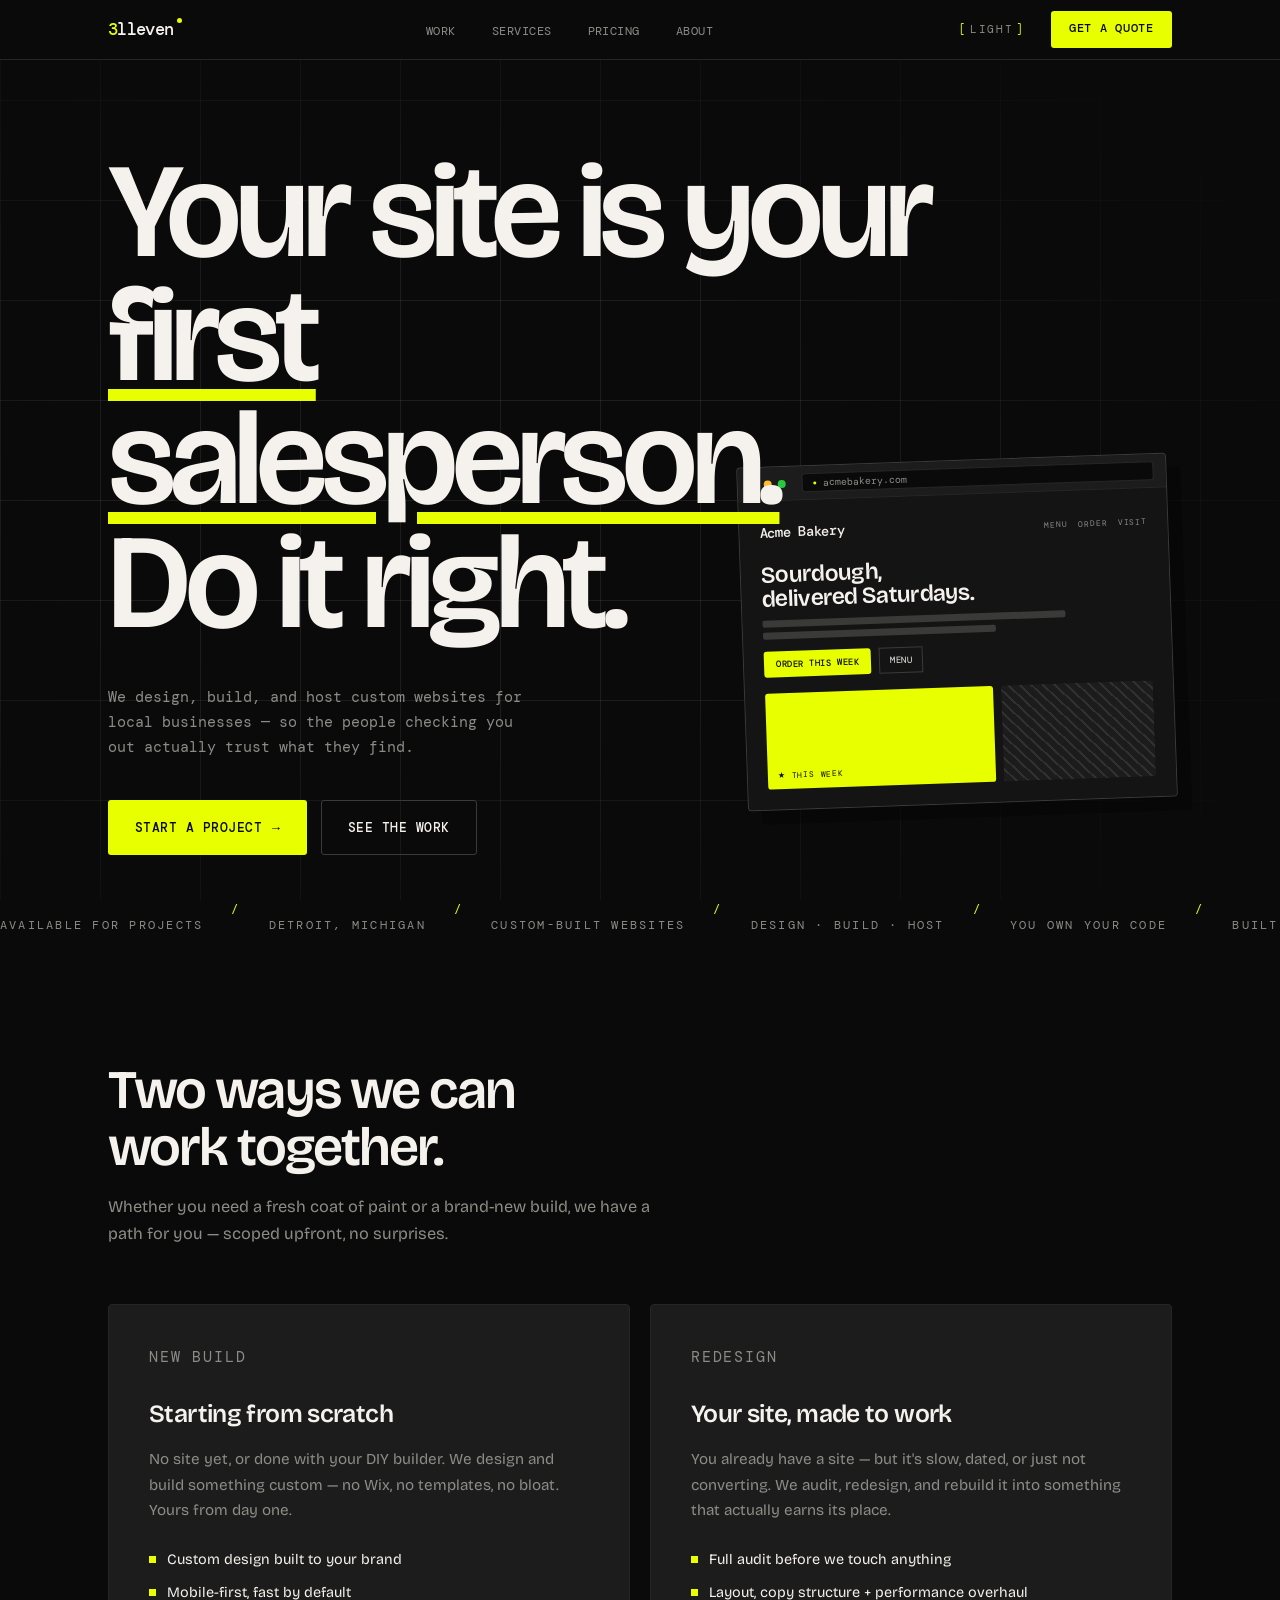
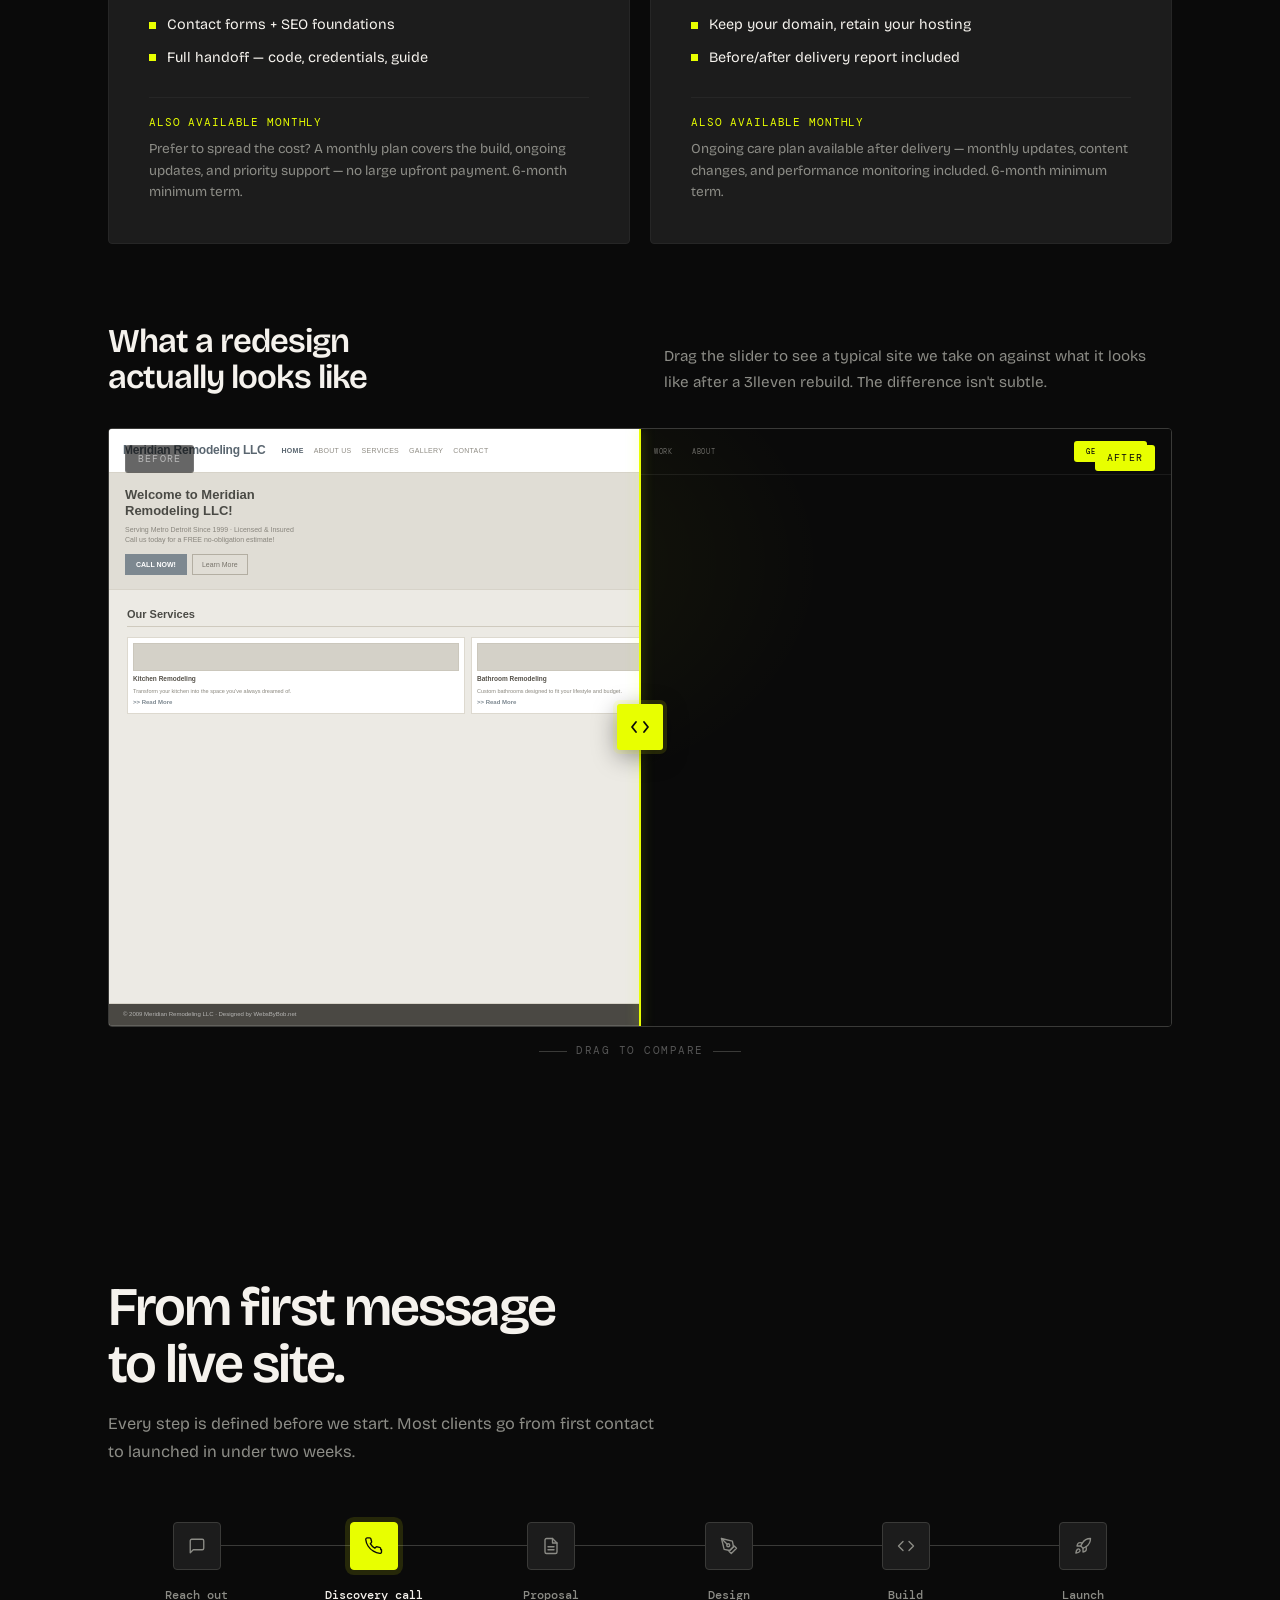
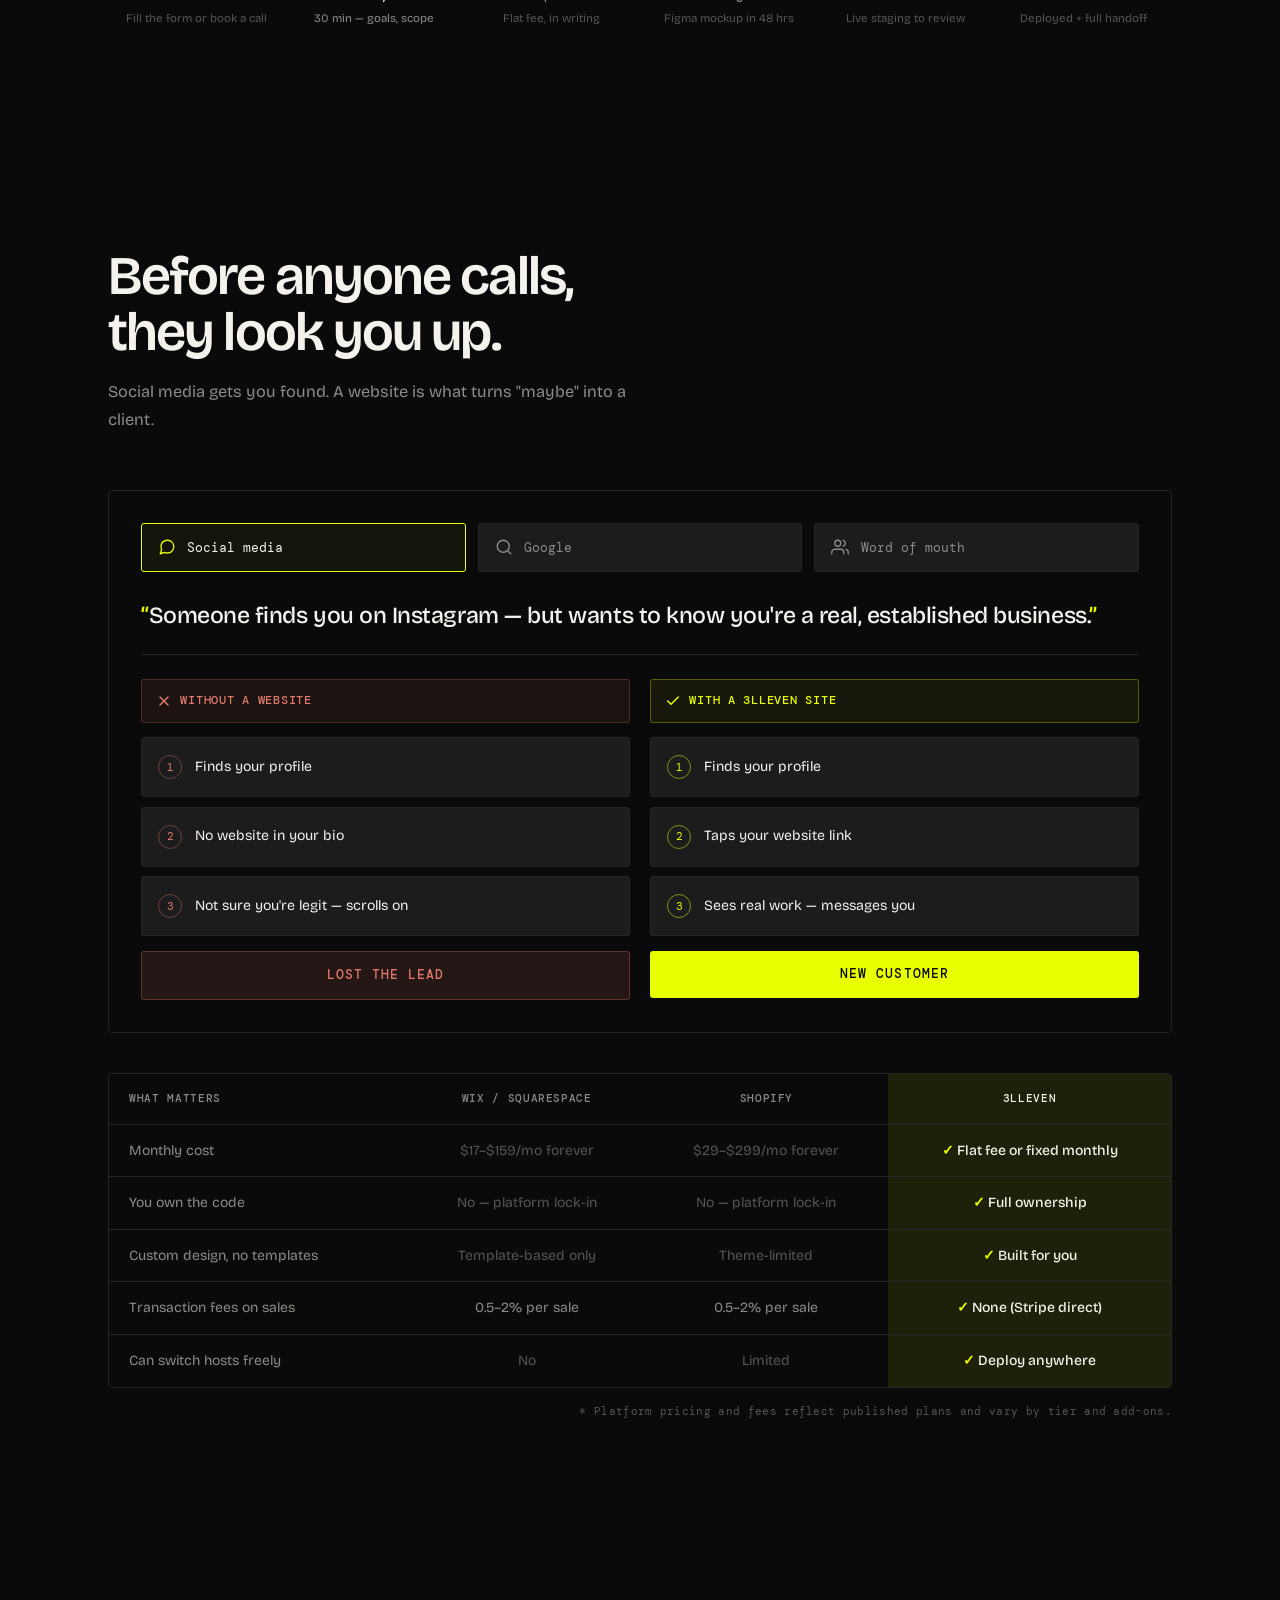
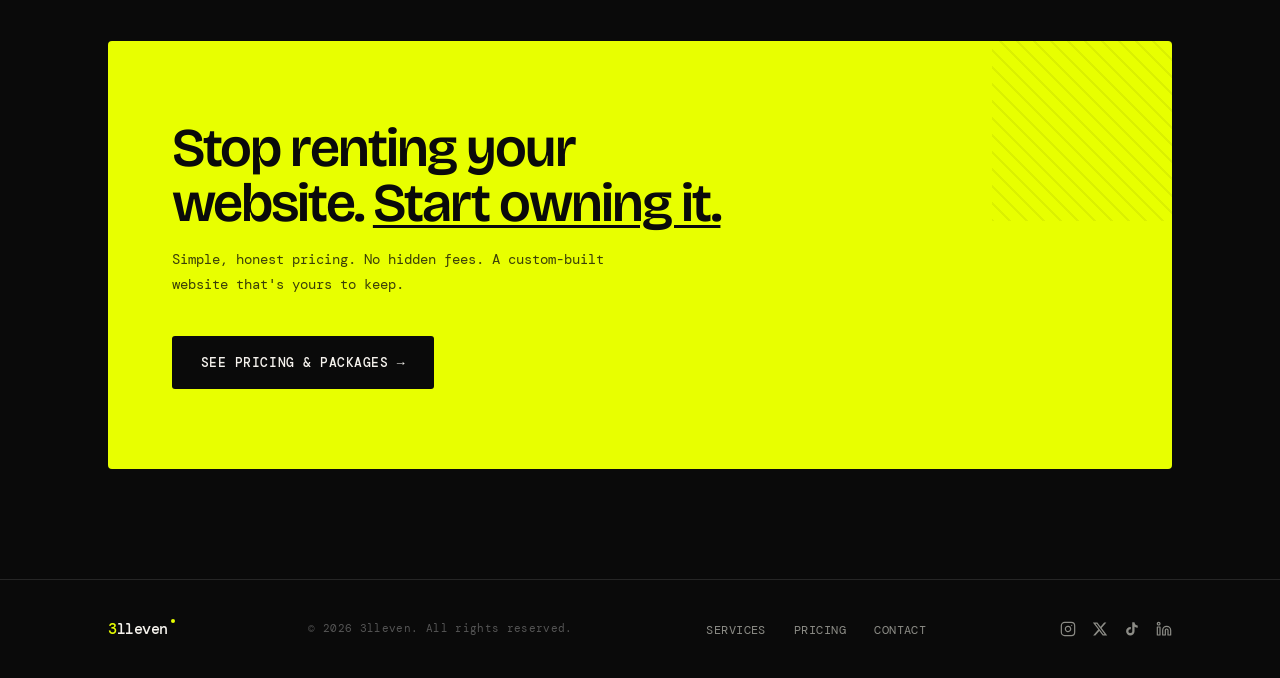
==== commit db10a929: "Redesign remaining pages; delete process page; tighten copy Pages rebuilt on shared style.css: work," ====
--- a/index.html
+++ b/index.html
@@ -9,746 +9,7 @@
   <link rel="preconnect" href="https://fonts.googleapis.com" />
   <link rel="preconnect" href="https://fonts.gstatic.com" crossorigin />
   <link href="https://fonts.googleapis.com/css2?family=DM+Mono:wght@400;500&family=Bricolage+Grotesque:opsz,wght@12..96,400;12..96,500;12..96,600;12..96,700;12..96,800&display=swap" rel="stylesheet" />
-  <style>
-    *, *::before, *::after { box-sizing: border-box; margin: 0; padding: 0; }
-
-    /* ── BRAND TOKENS — dark default ──────────────────
-       Source of truth: assets/3lleven-logo.html
-       #0A0A0A ink · #1C1C1C surface · #F5F2ED bone
-       #E8FF00 accent · #555 muted · DM Mono · sharp edges */
-    :root, [data-theme="dark"] {
-      --bg:        #0A0A0A;
-      --surface:   #141414;
-      --surface2:  #1C1C1C;
-      --fg:        #F5F2ED;
-      --muted:     #8C8C86;
-      --dim:       #555555;
-      --border:    #262626;
-      --border2:   #3A3A38;
-      --accent:    #E8FF00;
-      --accent-rgb: 232,255,0;
-      --accent-ink:#0A0A0A;
-      --bad:       #E0796A;
-      --bad-rgb:   224,121,106;
-      --grid-line: rgba(255,255,255,0.09);
-      --maxw: 1120px;
-    }
-
-    [data-theme="light"] {
-      --bg:        #ECE6D7;
-      --surface:   #F5F1E8;
-      --surface2:  #F5F1E8;
-      --fg:        #1C1B14;
-      --muted:     #6E6755;
-      --dim:       #978F7B;
-      --border:    #D8D0BD;
-      --border2:   #C7BDA6;
-      --accent:    #4F6228;
-      --accent-rgb: 79,98,40;
-      --accent-ink:#F5F1E5;
-      --bad:       #A6573C;
-      --bad-rgb:   166,87,60;
-      --grid-line: rgba(0,0,0,0.06);
-    }
-
-    html { scroll-behavior: smooth; }
-
-    body {
-      font-family: 'Bricolage Grotesque', -apple-system, BlinkMacSystemFont, sans-serif;
-      background: var(--bg);
-      color: var(--fg);
-      line-height: 1.6;
-      -webkit-font-smoothing: antialiased;
-      overflow-x: hidden;
-    }
-
-    a { color: inherit; text-decoration: none; }
-    .mono { font-family: 'DM Mono', monospace; }
-    .wrap { max-width: var(--maxw); margin: 0 auto; padding: 0 28px; }
-    ::selection { background: var(--accent); color: var(--accent-ink); }
-
-    /* ── NAV ───────────────────────────────────────── */
-    nav {
-      position: fixed;
-      top: 0; left: 0; right: 0;
-      z-index: 1000;
-      height: 60px;
-      background: var(--bg);
-      border-bottom: 1px solid var(--border);
-    }
-    .nav-inner {
-      max-width: var(--maxw);
-      margin: 0 auto;
-      padding: 0 28px;
-      height: 100%;
-      display: flex;
-      align-items: center;
-      justify-content: space-between;
-    }
-
-    .logo {
-      font-family: 'DM Mono', monospace;
-      font-weight: 500;
-      font-size: 1.08rem;
-      letter-spacing: -0.04em;
-      color: var(--fg);
-      display: inline-flex;
-      align-items: flex-start;
-    }
-    .logo .l3 { color: var(--accent); }
-    .logo .dot {
-      width: 5px; height: 5px; border-radius: 50%;
-      background: var(--accent);
-      margin-left: 4px; margin-top: 2px;
-      animation: pulse 2.4s 1s ease-in-out infinite;
-    }
-    @keyframes pulse { 0%,100% { opacity: 1; } 50% { opacity: 0.35; } }
-
-    .nav-links { display: flex; gap: 2.25rem; list-style: none; }
-    .nav-links a {
-      font-family: 'DM Mono', monospace;
-      font-size: 0.74rem;
-      letter-spacing: 0.04em;
-      text-transform: uppercase;
-      color: var(--muted);
-      position: relative;
-      padding: 2px 0;
-      transition: color 0.2s;
-    }
-    .nav-links a::after {
-      content: ''; position: absolute; left: 0; bottom: -2px;
-      width: 0; height: 2px; background: var(--accent);
-      transition: width 0.22s ease;
-    }
-    .nav-links a:hover { color: var(--fg); }
-    .nav-links a:hover::after { width: 100%; }
-
-    .nav-right { display: flex; align-items: center; gap: 1.5rem; }
-
-    .theme-btn {
-      background: none; border: none; cursor: pointer;
-      color: var(--muted);
-      font-family: 'DM Mono', monospace;
-      font-size: 0.68rem; letter-spacing: 0.14em; text-transform: uppercase;
-      padding: 4px 2px; line-height: 1;
-      transition: color 0.2s;
-    }
-    .theme-btn:hover { color: var(--fg); }
-    .theme-btn::before { content: '['; color: var(--accent); margin-right: 3px; }
-    .theme-btn::after  { content: ']'; color: var(--accent); margin-left: 3px; }
-
-    .nav-cta {
-      font-family: 'DM Mono', monospace;
-      font-size: 0.72rem; font-weight: 500;
-      letter-spacing: 0.06em; text-transform: uppercase;
-      padding: 0.6rem 1.15rem;
-      border-radius: 3px;
-      background: var(--accent);
-      color: var(--accent-ink);
-      transition: transform 0.15s, box-shadow 0.2s;
-    }
-    .nav-cta:hover { transform: translateY(-1px); box-shadow: 4px 4px 0 rgba(var(--accent-rgb),0.25); }
-
-    /* ── BUTTONS ───────────────────────────────────── */
-    .btn {
-      font-family: 'DM Mono', monospace;
-      font-weight: 500; font-size: 0.82rem;
-      letter-spacing: 0.04em; text-transform: uppercase;
-      padding: 1rem 1.6rem; border-radius: 3px;
-      display: inline-flex; align-items: center; gap: 0.6rem;
-      cursor: pointer; border: 1px solid transparent;
-      transition: transform 0.15s, background 0.2s, color 0.2s, box-shadow 0.2s, border-color 0.2s;
-    }
-    .btn-accent { background: var(--accent); color: var(--accent-ink); }
-    .btn-accent:hover { transform: translateY(-2px); box-shadow: 5px 5px 0 rgba(var(--accent-rgb),0.22); }
-    .btn-accent .arr { transition: transform 0.2s; }
-    .btn-accent:hover .arr { transform: translateX(4px); }
-    .btn-line { background: transparent; color: var(--fg); border-color: var(--border2); }
-    .btn-line:hover { border-color: var(--fg); }
-
-    /* ── HERO ──────────────────────────────────────── */
-    .hero {
-      position: relative;
-      min-height: 100vh;
-      overflow: hidden;
-      background: var(--bg);
-    }
-    .hero-grid {
-      position: absolute; inset: 0; pointer-events: none;
-      background-image:
-        linear-gradient(to right, var(--grid-line) 1px, transparent 1px),
-        linear-gradient(to bottom, var(--grid-line) 1px, transparent 1px);
-      background-size: 100px 100px;
-      mask-image: radial-gradient(ellipse 85% 75% at 35% 55%, #000 30%, transparent 90%);
-      -webkit-mask-image: radial-gradient(ellipse 85% 75% at 35% 55%, #000 30%, transparent 90%);
-      opacity: 0.9;
-      animation: heroDrift 22s linear infinite;
-    }
-    @keyframes heroDrift { to { background-position: 100px 100px; } }
-
-    .hero-content {
-      position: absolute;
-      left: max(28px, calc((100vw - var(--maxw)) / 2 + 28px));
-      top: 150px;
-      max-width: 880px;
-      z-index: 10;
-    }
-    .hero-h1 {
-      font-family: 'Bricolage Grotesque', sans-serif;
-      font-weight: 600;
-      font-size: clamp(56px, 10.5vw, 150px);
-      line-height: 0.92;
-      letter-spacing: -0.045em;
-      margin: 0 0 40px;
-      color: var(--fg);
-    }
-    .hero-accent {
-      text-decoration: underline;
-      text-decoration-color: var(--accent);
-      text-decoration-thickness: 0.09em;
-      text-underline-offset: 0.07em;
-    }
-    .hero-lede {
-      font-family: 'DM Mono', monospace;
-      font-size: 0.92rem;
-      line-height: 1.7;
-      color: var(--muted);
-      max-width: 440px;
-      margin: 0 0 40px;
-    }
-    .hero-actions { display: flex; gap: 14px; align-items: center; flex-wrap: wrap; }
-
-    /* Browser preview card — brand colors */
-    .hero-browser {
-      position: absolute;
-      right: max(28px, calc((100vw - var(--maxw)) / 2 + 28px));
-      bottom: 96px;
-      width: 430px;
-      background: var(--surface);
-      border: 1px solid var(--border2);
-      border-radius: 4px;
-      box-shadow: 14px 14px 0 rgba(0,0,0,0.35);
-      overflow: hidden;
-      transform: rotate(-2deg);
-      transition: transform 0.35s cubic-bezier(.2,.8,.2,1);
-      z-index: 5;
-    }
-    [data-theme="light"] .hero-browser { box-shadow: 14px 14px 0 rgba(0,0,0,0.10); }
-    .hero-browser-bar {
-      height: 34px;
-      background: var(--surface2);
-      display: flex; align-items: center; padding: 0 12px; gap: 6px;
-      border-bottom: 1px solid var(--border);
-    }
-    .hero-browser-dot { width: 8px; height: 8px; border-radius: 50%; }
-    .hero-browser-url {
-      flex: 1; margin-left: 10px; height: 19px; border-radius: 3px;
-      background: var(--bg);
-      border: 1px solid var(--border);
-      font-family: 'DM Mono', monospace; font-size: 10px;
-      color: var(--muted);
-      display: flex; align-items: center; padding: 0 10px; gap: 6px;
-    }
-    .hero-browser-url::before { content: '●'; font-size: 7px; color: var(--accent); }
-    .hero-browser-body { padding: 20px; background: var(--surface); }
-    .hero-browser-logo {
-      font-family: 'DM Mono', monospace; font-weight: 500;
-      font-size: 14px; color: var(--fg); margin-bottom: 4px; letter-spacing: -0.02em;
-    }
-    .hero-browser-nav { display: flex; justify-content: space-between; align-items: center; margin-bottom: 16px; }
-    .hero-browser-navlinks {
-      display: flex; gap: 10px; font-size: 8px; color: var(--muted);
-      font-family: 'DM Mono', monospace; text-transform: uppercase; letter-spacing: .12em;
-    }
-    .hero-browser-headline {
-      font-family: 'Bricolage Grotesque', sans-serif;
-      font-weight: 600; font-size: 23px; line-height: 1.02;
-      letter-spacing: -.03em; color: var(--fg); margin-bottom: 10px;
-    }
-    .hero-browser-bar-text { height: 7px; border-radius: 2px; background: var(--border2); margin-bottom: 5px; }
-    .hero-browser-btns { display: flex; gap: 8px; margin-bottom: 16px; margin-top: 12px; }
-    .hero-browser-btn-primary {
-      height: 26px; padding: 0 12px; display: flex; align-items: center;
-      background: var(--accent); color: var(--accent-ink);
-      border-radius: 3px; font-size: 9px; font-weight: 500;
-      font-family: 'DM Mono', monospace; text-transform: uppercase; letter-spacing: .06em;
-    }
-    .hero-browser-btn-secondary {
-      height: 26px; padding: 0 10px; display: flex; align-items: center;
-      background: transparent; border: 1px solid var(--border2);
-      color: var(--fg); font-size: 9px;
-      font-family: 'DM Mono', monospace; text-transform: uppercase; letter-spacing: .06em;
-    }
-    .hero-browser-cards { display: grid; grid-template-columns: 1.5fr 1fr; gap: 8px; }
-    .hero-browser-card { height: 96px; border-radius: 3px; }
-    .hero-browser-card-accent {
-      background: var(--accent); position: relative; overflow: hidden;
-    }
-    .hero-browser-card-label {
-      position: absolute; bottom: 8px; left: 10px;
-      color: var(--accent-ink); font-size: 8px;
-      font-family: 'DM Mono', monospace; letter-spacing: .1em; text-transform: uppercase;
-    }
-    .hero-browser-card-stripe {
-      background: var(--surface2);
-      background-image: repeating-linear-gradient(45deg, var(--grid-line) 0 2px, transparent 2px 8px);
-    }
-
-    @media (max-width: 900px) {
-      .hero { min-height: auto; display: flex; flex-direction: column; padding-bottom: 64px; }
-      .hero-content { position: relative; left: auto; right: auto; top: auto; max-width: 100%; padding: 104px 24px 0; }
-      .hero-h1 { font-size: clamp(44px, 13vw, 84px); margin-bottom: 28px; }
-      .hero-lede { margin-bottom: 28px; }
-      .btn { font-size: 0.78rem; padding: 0.9rem 1.4rem; }
-      .hero-actions .btn { flex: 1; justify-content: center; }
-      .hero-browser {
-        position: relative; right: auto; bottom: auto;
-        width: 92%; max-width: 360px; margin: 44px auto 0;
-        transform: rotate(-2deg);
-        box-shadow: 10px 10px 0 rgba(0,0,0,0.3);
-      }
-      .hero-browser-cards .hero-browser-card { height: 64px; }
-    }
-
-    /* ── MARQUEE ───────────────────────────────────── */
-    .marquee {
-      background: var(--bg);
-      overflow: hidden;
-      display: flex;
-    }
-    .marquee-track {
-      display: inline-flex; white-space: nowrap; flex-shrink: 0;
-      animation: marquee 32s linear infinite;
-    }
-    .marquee-track span {
-      font-family: 'DM Mono', monospace;
-      font-size: 0.78rem; letter-spacing: 0.18em; text-transform: uppercase;
-      color: var(--muted); padding: 16px 0;
-    }
-    .marquee-track .sep { color: var(--accent); padding: 0 1.75rem; }
-    @keyframes marquee { to { transform: translateX(-100%); } }
-
-    /* ── SECTION COMMONS ───────────────────────────── */
-    section { position: relative; }
-    .sec-head { max-width: 760px; margin-bottom: 3.5rem; }
-    .sec-headline {
-      font-family: 'Bricolage Grotesque', sans-serif;
-      font-size: clamp(2rem, 4.6vw, 3.4rem);
-      font-weight: 600; letter-spacing: -0.035em; line-height: 1.04;
-      margin-bottom: 1.1rem;
-    }
-    .sec-sub { color: var(--muted); font-size: 1.02rem; font-weight: 400; max-width: 560px; line-height: 1.7; }
-
-    /* ── SERVICES ──────────────────────────────────── */
-    #services { background: var(--bg); padding: 110px 0; }
-    .services-grid { display: grid; grid-template-columns: 1fr 1fr; gap: 1.25rem; }
-    @media (max-width: 760px) { .services-grid { grid-template-columns: 1fr; } }
-
-    .svc-card {
-      background: var(--surface2);
-      border: 1px solid var(--border);
-      border-radius: 4px;
-      padding: 2.5rem;
-      transition: border-color 0.25s, transform 0.2s;
-    }
-    .svc-card:hover { border-color: var(--accent); transform: translateY(-3px); }
-
-    .svc-tag {
-      font-family: 'DM Mono', monospace;
-      font-size: 0.7rem; letter-spacing: 0.12em; text-transform: uppercase;
-      color: var(--accent); margin-bottom: 1.25rem;
-    }
-    .svc-card h3 {
-      font-family: 'Bricolage Grotesque', sans-serif;
-      font-size: 1.55rem; font-weight: 600; letter-spacing: -0.025em; margin-bottom: 0.75rem;
-    }
-    .svc-card > p { font-size: 0.95rem; color: var(--muted); line-height: 1.7; margin-bottom: 1.5rem; }
-
-    .svc-list { list-style: none; display: flex; flex-direction: column; gap: 0.6rem; margin-bottom: 1.75rem; }
-    .svc-list li { display: flex; align-items: center; gap: 0.7rem; font-size: 0.9rem; color: var(--fg); }
-    .svc-list li::before { content: ''; width: 7px; height: 7px; background: var(--accent); flex-shrink: 0; }
-
-    .plan-note {
-      font-size: 0.85rem; color: var(--muted);
-      border-top: 1px solid var(--border);
-      padding-top: 1rem; line-height: 1.6;
-    }
-    .plan-note-tag {
-      font-family: 'DM Mono', monospace;
-      font-size: 0.68rem; letter-spacing: 0.08em; text-transform: uppercase;
-      color: var(--accent); display: block; margin-bottom: 0.4rem;
-    }
-
-    /* ── BEFORE / AFTER ────────────────────────────── */
-    .ba-section { margin-top: 5rem; }
-    .ba-head {
-      display: grid; grid-template-columns: 1fr 1fr; gap: 3rem;
-      margin-bottom: 2rem; align-items: end;
-    }
-    @media (max-width: 760px) { .ba-head { grid-template-columns: 1fr; gap: 0.75rem; } }
-    .ba-head h3 {
-      font-family: 'Bricolage Grotesque', sans-serif;
-      font-size: clamp(1.5rem, 2.6vw, 2.1rem); font-weight: 600;
-      letter-spacing: -0.03em; line-height: 1.08;
-    }
-    .ba-head p { font-size: 0.95rem; color: var(--muted); line-height: 1.7; }
-
-    .ba-wrap {
-      position: relative; width: 100%; overflow: hidden;
-      aspect-ratio: 16/9;
-      border-radius: 4px; cursor: ew-resize;
-      user-select: none; -webkit-user-select: none;
-      border: 1px solid var(--border2);
-    }
-    .ba-after { display: flex; flex-direction: column; width: 100%; height: 100%; isolation: isolate; }
-    .ba-before { position: absolute; inset: 0; width: 100%; height: 100%; clip-path: inset(0 50% 0 0); overflow: hidden; z-index: 5; }
-    .ba-before > div { width: 100%; height: 100%; }
-    .ba-divider {
-      position: absolute; top: 0; bottom: 0; left: 50%;
-      width: 2px; background: var(--accent);
-      transform: translateX(-50%); pointer-events: none; z-index: 10;
-      box-shadow: 0 0 12px rgba(var(--accent-rgb),0.5);
-    }
-    .ba-handle {
-      position: absolute; top: 50%; left: 50%;
-      transform: translate(-50%,-50%);
-      width: 46px; height: 46px;
-      background: var(--accent); border-radius: 3px;
-      display: flex; align-items: center; justify-content: center;
-      z-index: 11; pointer-events: none;
-      box-shadow: 0 0 0 4px rgba(var(--accent-rgb),0.12), 0 6px 24px rgba(0,0,0,0.4);
-    }
-    .ba-handle svg { width: 20px; height: 20px; }
-    .ba-badge {
-      position: absolute; top: 16px;
-      padding: 5px 12px;
-      font-family: 'DM Mono', monospace;
-      font-size: 0.62rem; letter-spacing: 0.12em;
-      text-transform: uppercase;
-      border-radius: 3px; z-index: 12; pointer-events: none;
-    }
-    .ba-badge-before {
-      left: 16px;
-      background: rgba(0,0,0,0.6); color: rgba(255,255,255,0.55);
-      border: 1px solid rgba(255,255,255,0.1);
-    }
-    .ba-badge-after {
-      right: 16px;
-      background: var(--accent); color: var(--accent-ink);
-    }
-    .ba-hint {
-      text-align: center;
-      font-family: 'DM Mono', monospace;
-      font-size: 0.66rem; letter-spacing: 0.14em; text-transform: uppercase;
-      color: var(--dim); margin-top: 1rem;
-      display: flex; align-items: center; justify-content: center; gap: 0.6rem;
-    }
-    .ba-hint::before, .ba-hint::after {
-      content: ''; display: inline-block; width: 28px; height: 1px; background: var(--border2);
-    }
-
-    /* ── BEFORE MOCKUP — 2009-era site (intentionally dated) ── */
-    .fake-before {
-      background: #eceae4; display: flex; flex-direction: column;
-      width: 100%; height: 100%; font-family: Arial, Helvetica, sans-serif; overflow: hidden;
-    }
-    .fb-nav { background: #ffffff; height: 44px; display: flex; align-items: center; padding: 0 14px; border-bottom: 1px solid #d7d3c9; flex-shrink: 0; }
-    .fb-logo { font-family: Arial, sans-serif; font-size: 12px; font-weight: bold; color: #5a6670; margin-right: 16px; white-space: nowrap; letter-spacing: -0.02em; }
-    .fb-nav-links { display: flex; gap: 10px; }
-    .fb-nav-link { font-family: Arial, sans-serif; font-size: 7px; color: #8f8c84; white-space: nowrap; text-transform: uppercase; letter-spacing: 0.04em; }
-    .fb-nav-link.active { color: #5a6670; font-weight: bold; }
-    .fb-search { margin-left: auto; display: flex; gap: 3px; align-items: center; }
-    .fb-search-input { background: #f4f3ef; border: 1px solid #cfcabe; width: 70px; height: 16px; font-size: 7px; font-family: Arial, sans-serif; padding: 0 4px; color: #aaa; }
-    .fb-search-btn { background: #7d8890; border: none; font-size: 7px; font-family: Arial, sans-serif; padding: 3px 6px; color: #fff; white-space: nowrap; }
-    .fb-hero { background: #e0ddd5; padding: 14px 16px; display: flex; align-items: center; gap: 14px; border-bottom: 1px solid #d7d3c9; flex-shrink: 0; }
-    .fb-hero-text { flex: 1; }
-    .fb-hero-h1 { font-family: Arial, sans-serif; font-size: 13px; font-weight: bold; color: #4a4a45; line-height: 1.25; margin-bottom: 5px; }
-    .fb-hero-sub { font-family: Arial, sans-serif; font-size: 7px; color: #88857d; line-height: 1.5; margin-bottom: 8px; }
-    .fb-hero-btns { display: flex; gap: 5px; }
-    .fb-btn-red { background: #7d8890; border: none; padding: 5px 11px; font-family: Arial, sans-serif; font-size: 7px; font-weight: bold; color: #fff; text-transform: uppercase; white-space: nowrap; }
-    .fb-btn-outline { background: transparent; border: 1px solid #b3aea2; padding: 4px 9px; font-family: Arial, sans-serif; font-size: 7px; color: #77736a; white-space: nowrap; }
-    .fb-hero-img { width: 80px; height: 56px; flex-shrink: 0; background: linear-gradient(135deg, #cbc8c0 0%, #b4b1a8 100%); border: 1px solid #c4c0b5; position: relative; overflow: hidden; }
-    .fb-hero-img::before { content: ''; position: absolute; bottom: 6px; left: 50%; transform: translateX(-50%); width: 28px; height: 36px; background: #9a968c; border-radius: 14px 14px 4px 4px; }
-    .fb-hero-img::after { content: ''; position: absolute; bottom: 34px; left: 50%; transform: translateX(-50%); width: 20px; height: 20px; background: #9a968c; border-radius: 50%; }
-    .fb-body { display: flex; flex: 1; background: #eceae4; overflow: hidden; padding: 8px; }
-    .fb-main { flex: 1; padding: 8px 10px; display: flex; flex-direction: column; gap: 6px; overflow: hidden; }
-    .fb-main-title { font-family: Arial, sans-serif; font-size: 11px; font-weight: bold; color: #4a4a45; border-bottom: 1px solid #cfcabe; padding-bottom: 3px; }
-    .fb-main-cards { display: flex; gap: 6px; margin-top: 4px; }
-    .fb-main-card { flex: 1; background: #fff; border: 1px solid #ddd9cf; padding: 5px; display: flex; flex-direction: column; gap: 3px; }
-    .fb-main-card-img { height: 28px; background: #d4d1c8; border: 1px solid #cbc7bc; }
-    .fb-main-card-title { font-family: Arial, sans-serif; font-size: 6.5px; font-weight: bold; color: #555149; }
-    .fb-main-card-text { font-family: Arial, sans-serif; font-size: 5.5px; color: #8a877e; line-height: 1.4; }
-    .fb-main-card-link { font-family: Arial, sans-serif; font-size: 6px; color: #7d8890; font-weight: bold; }
-    .fb-footer { background: #4a4843; padding: 6px 14px; display: flex; align-items: center; border-top: 1px solid #d7d3c9; flex-shrink: 0; }
-    .fb-footer-text { font-family: Arial, sans-serif; font-size: 6px; color: rgba(255,255,255,0.6); }
-
-    /* ── AFTER MOCKUP — the new 3lleven aesthetic ── */
-    .fake-after {
-      background: #0A0A0A; display: flex; flex-direction: column;
-      width: 100%; height: 100%; position: relative; overflow: hidden;
-      font-family: 'DM Mono', monospace;
-    }
-    .fake-after::before { content: ''; position: absolute; top: -20%; left: 8%; right: 30%; bottom: 35%; background: radial-gradient(ellipse, rgba(232,255,0,0.05) 0%, transparent 65%); pointer-events: none; z-index: 0; }
-    .fa-nav { height: 46px; display: flex; align-items: center; padding: 0 24px; border-bottom: 1px solid rgba(255,255,255,0.07); position: relative; z-index: 2; flex-shrink: 0; }
-    .fa-logo { display: flex; align-items: center; gap: 7px; }
-    .fa-logo-mark { width: 20px; height: 20px; border-radius: 3px; background: #E8FF00; display: flex; align-items: center; justify-content: center; }
-    .fa-logo-mark-inner { width: 8px; height: 8px; border: 1.5px solid #0A0A0A; border-radius: 1px; }
-    .fa-logo-name { font-size: 9px; font-weight: 500; color: rgba(245,242,237,0.9); }
-    .fa-nav-links { display: flex; gap: 20px; margin: 0 auto; }
-    .fa-nav-link { font-size: 7px; color: rgba(245,242,237,0.4); white-space: nowrap; text-transform: uppercase; letter-spacing: 0.08em; }
-    .fa-nav-link.active { color: rgba(245,242,237,0.9); }
-    .fa-nav-cta { background: #E8FF00; border-radius: 3px; padding: 5px 12px; font-size: 7px; font-weight: 500; color: #0A0A0A; white-space: nowrap; text-transform: uppercase; letter-spacing: 0.06em; }
-    .fa-hero { flex: 1; display: flex; align-items: center; padding: 0 32px; position: relative; z-index: 1; overflow: hidden; }
-    .fa-hero-left { display: flex; flex-direction: column; gap: 9px; max-width: 72%; }
-    .fa-eyebrow { display: inline-flex; align-items: center; gap: 6px; width: fit-content; }
-    .fa-eyebrow-dot { width: 5px; height: 5px; background: #E8FF00; border-radius: 50%; }
-    .fa-eyebrow-text { font-size: 6px; color: rgba(245,242,237,0.5); font-weight: 500; letter-spacing: 0.1em; text-transform: uppercase; }
-    .fa-h1 { display: flex; flex-direction: column; gap: 2px; font-family: 'Bricolage Grotesque', sans-serif; }
-    .fa-h1-line { font-size: 18px; font-weight: 600; color: rgba(245,242,237,0.96); letter-spacing: -0.04em; line-height: 1.0; }
-    .fa-h1-line.dim { color: rgba(245,242,237,0.28); }
-    .fa-sub { font-size: 7px; color: rgba(245,242,237,0.45); line-height: 1.6; max-width: 90%; }
-    .fa-actions { display: flex; gap: 8px; align-items: center; margin-top: 5px; }
-    .fa-btn-primary { background: #E8FF00; border-radius: 3px; padding: 6px 13px; font-size: 7px; font-weight: 500; color: #0A0A0A; white-space: nowrap; text-transform: uppercase; letter-spacing: 0.06em; }
-    .fa-btn-ghost { border: 1px solid rgba(245,242,237,0.18); border-radius: 3px; padding: 6px 12px; font-size: 7px; color: rgba(245,242,237,0.6); white-space: nowrap; display: flex; align-items: center; gap: 4px; text-transform: uppercase; letter-spacing: 0.06em; }
-    .fa-btn-ghost::after { content: '→'; }
-    .fa-chips { display: flex; gap: 6px; flex-wrap: wrap; margin-top: 6px; }
-    .fa-chip { display: inline-flex; align-items: center; gap: 5px; border: 1px solid rgba(245,242,237,0.1); border-radius: 3px; padding: 3px 9px; font-size: 6px; color: rgba(245,242,237,0.5); white-space: nowrap; text-transform: uppercase; letter-spacing: 0.06em; }
-    .fa-chip-dot { width: 4px; height: 4px; border-radius: 50%; flex-shrink: 0; }
-    .fa-chip-dot.green { background: #E8FF00; }
-    .fa-chip-dot.blue  { background: #6b6b66; }
-    .fa-chip-dot.purple{ background: #6b6b66; }
-
-    /* ── PROCESS ───────────────────────────────────── */
-    #process { background: var(--bg); padding: 110px 0; }
-    .steps-row {
-      display: grid; grid-template-columns: repeat(6, 1fr); gap: 0;
-      position: relative; margin-top: 1rem;
-    }
-    .steps-row::before {
-      content: ''; position: absolute; top: 23px;
-      left: calc(100% / 12); right: calc(100% / 12);
-      height: 1px; background: var(--border2); z-index: 0;
-    }
-    .step { display: flex; flex-direction: column; align-items: center; text-align: center; padding: 0 10px; position: relative; z-index: 1; }
-    .step-num {
-      width: 48px; height: 48px; border-radius: 4px;
-      background: var(--surface2); border: 1px solid var(--border2);
-      display: flex; align-items: center; justify-content: center;
-      color: var(--muted); margin-bottom: 1rem; flex-shrink: 0;
-      transition: background 0.5s ease, border-color 0.5s ease, color 0.5s ease, box-shadow 0.5s ease;
-    }
-    .step.active .step-num {
-      background: var(--accent); border-color: var(--accent); color: var(--accent-ink);
-      box-shadow: 0 0 0 5px rgba(var(--accent-rgb),0.12);
-    }
-    .step-label {
-      font-family: 'DM Mono', monospace;
-      font-size: 0.78rem; font-weight: 500; color: var(--muted);
-      margin-bottom: 0.3rem; transition: color 0.5s ease;
-    }
-    .step.active .step-label { color: var(--fg); }
-    .step-note { font-size: 0.72rem; color: var(--dim); line-height: 1.5; transition: color 0.5s ease; }
-    .step.active .step-note { color: var(--muted); }
-
-    @media (max-width: 768px) {
-      .steps-row { grid-template-columns: repeat(3, 1fr); gap: 2rem 0.5rem; }
-      .steps-row::before { display: none; }
-    }
-    @media (max-width: 420px) { .steps-row { grid-template-columns: repeat(2, 1fr); } }
-
-    /* ── WHY US ────────────────────────────────────── */
-    #whyus { background: var(--bg); padding: 110px 0; }
-    .whyus-header { max-width: 760px; margin-bottom: 3.5rem; }
-
-    /* ── FINDER COMPARISON ─────────────────────────── */
-    .finder {
-      background: var(--bg); border: 1px solid var(--border);
-      border-radius: 4px; padding: 2rem; margin-bottom: 2.5rem;
-    }
-    @media (max-width: 600px) { .finder { padding: 1.25rem; } }
-    .finder-tabs { display: grid; grid-template-columns: repeat(3, 1fr); gap: 0.75rem; margin-bottom: 1.75rem; }
-    @media (max-width: 640px) { .finder-tabs { grid-template-columns: 1fr; } }
-    .finder-tab {
-      display: flex; align-items: center; gap: 0.7rem;
-      background: var(--surface2); border: 1px solid var(--border);
-      border-radius: 3px; padding: 0.9rem 1rem; cursor: pointer;
-      font-family: 'DM Mono', monospace; font-size: 0.8rem; color: var(--muted);
-      text-align: left; transition: border-color 0.2s, color 0.2s, background 0.2s;
-    }
-    .finder-tab:hover { color: var(--fg); border-color: var(--border2); }
-    .finder-tab.active { color: var(--fg); border-color: var(--accent); background: rgba(var(--accent-rgb),0.04); }
-    .finder-tab .ft-ico { width: 18px; height: 18px; flex-shrink: 0; color: var(--muted); }
-    .finder-tab.active .ft-ico { color: var(--accent); }
-
-    .finder-quote {
-      font-family: 'Bricolage Grotesque', sans-serif;
-      font-size: clamp(1.1rem, 2vw, 1.45rem); font-weight: 500; line-height: 1.3;
-      color: var(--fg); letter-spacing: -0.02em;
-      padding-bottom: 1.5rem; margin-bottom: 1.5rem;
-      border-bottom: 1px solid var(--border);
-    }
-    .finder-quote::before { content: '\201C'; color: var(--accent); }
-    .finder-quote::after { content: '\201D'; color: var(--accent); }
-
-    .finder-cols { display: grid; grid-template-columns: 1fr 1fr; gap: 1.25rem; }
-    @media (max-width: 700px) { .finder-cols { grid-template-columns: 1fr; } }
-
-    .finder-col-head {
-      display: flex; align-items: center; gap: 0.5rem;
-      font-family: 'DM Mono', monospace; font-size: 0.76rem; font-weight: 500;
-      letter-spacing: 0.06em; text-transform: uppercase;
-      padding: 0.7rem 0.9rem; border-radius: 3px; margin-bottom: 0.9rem;
-    }
-    .finder-col.bad  .finder-col-head { color: var(--bad); background: rgba(var(--bad-rgb),0.08); border: 1px solid rgba(var(--bad-rgb),0.25); }
-    .finder-col.good .finder-col-head { color: var(--accent); background: rgba(var(--accent-rgb),0.06); border: 1px solid rgba(var(--accent-rgb),0.3); }
-
-    .finder-steps { display: flex; flex-direction: column; gap: 0.6rem; }
-    .finder-step {
-      display: flex; align-items: center; gap: 0.8rem;
-      background: var(--surface2); border: 1px solid var(--border);
-      border-radius: 3px; padding: 0.6rem 1rem; min-height: 3.75rem;
-      font-size: 0.88rem; color: var(--fg); line-height: 1.3;
-    }
-    .finder-step .fs-num {
-      width: 24px; height: 24px; flex-shrink: 0; border-radius: 50%;
-      display: flex; align-items: center; justify-content: center;
-      font-family: 'DM Mono', monospace; font-size: 0.7rem;
-      border: 1px solid var(--border2); color: var(--muted);
-    }
-    .finder-col.bad  .finder-step .fs-num { border-color: rgba(var(--bad-rgb),0.4); color: var(--bad); }
-    .finder-col.good .finder-step .fs-num { border-color: rgba(var(--accent-rgb),0.5); color: var(--accent); }
-
-    .finder-outcome {
-      margin-top: 0.9rem; border-radius: 3px; padding: 0.85rem; text-align: center;
-      font-family: 'DM Mono', monospace; font-size: 0.8rem; font-weight: 500;
-      letter-spacing: 0.08em; text-transform: uppercase;
-    }
-    .finder-col.bad  .finder-outcome { background: rgba(var(--bad-rgb),0.12); color: var(--bad); border: 1px solid rgba(var(--bad-rgb),0.3); }
-    .finder-col.good .finder-outcome { background: var(--accent); color: var(--accent-ink); }
-
-    .compare-wrap { background: var(--bg); border: 1px solid var(--border); border-radius: 4px; overflow-x: auto; }
-    .compare-table { min-width: 560px; width: 100%; border-collapse: collapse; }
-    .compare-table th {
-      font-family: 'DM Mono', monospace;
-      font-size: 0.68rem; font-weight: 500; letter-spacing: 0.06em; text-transform: uppercase;
-      color: var(--muted); padding: 1rem 1.25rem; text-align: left;
-      border-bottom: 1px solid var(--border);
-    }
-    .compare-table th:not(:first-child) { text-align: center; }
-    .compare-table td { font-size: 0.875rem; color: var(--muted); padding: 1rem 1.25rem; border-bottom: 1px solid var(--border); line-height: 1.4; }
-    .compare-table td:not(:first-child) { text-align: center; }
-    .compare-table tr:last-child td { border-bottom: none; }
-    .col-hi { background: rgba(var(--accent-rgb),0.09); color: var(--fg) !important; font-weight: 500; }
-    .col-hi-head { background: rgba(var(--accent-rgb),0.09); color: var(--fg) !important; font-weight: 700; }
-    .ck { color: var(--accent); font-weight: 700; }
-    .cx { color: var(--dim); }
-    .cw { color: var(--muted); }
-    .compare-caption { font-family: 'DM Mono', monospace; font-size: 0.66rem; color: var(--dim); margin-top: 1rem; text-align: right; letter-spacing: 0.03em; }
-
-    /* ── FINAL CTA ─────────────────────────────────── */
-    #cta { background: var(--bg); padding: 110px 0; }
-    .cta-card {
-      background: var(--accent); color: var(--accent-ink);
-      border-radius: 4px; padding: 5rem 4rem; text-align: left;
-      position: relative; overflow: hidden;
-    }
-    .cta-card::before {
-      content: ''; position: absolute; top: 0; right: 0;
-      width: 180px; height: 180px;
-      background-image: repeating-linear-gradient(45deg, rgba(10,10,10,0.06) 0 2px, transparent 2px 12px);
-      pointer-events: none;
-    }
-    .cta-headline {
-      font-family: 'Bricolage Grotesque', sans-serif;
-      font-size: clamp(2.1rem, 4.4vw, 3.4rem); font-weight: 600;
-      letter-spacing: -0.035em; line-height: 1.02; margin-bottom: 1rem; color: var(--accent-ink); max-width: 600px;
-    }
-    .cta-headline em { font-style: normal; text-decoration: underline; text-decoration-thickness: 0.06em; text-underline-offset: 0.08em; }
-    .cta-sub { font-family: 'DM Mono', monospace; font-size: 0.9rem; color: var(--accent-ink); opacity: 0.78; max-width: 440px; margin-bottom: 2.5rem; line-height: 1.7; }
-    .cta-btn {
-      display: inline-flex; align-items: center; gap: 0.6rem;
-      font-family: 'DM Mono', monospace;
-      font-size: 0.82rem; font-weight: 500; letter-spacing: 0.04em; text-transform: uppercase;
-      padding: 1rem 1.8rem; border-radius: 3px;
-      background: #0A0A0A; color: #F5F2ED; border: none; cursor: pointer;
-      transition: transform 0.15s, background 0.2s;
-    }
-    .cta-btn:hover { transform: translateY(-2px); background: #1C1C1C; }
-    [data-theme="light"] .cta-btn { background: var(--accent-ink); color: var(--accent); }
-    [data-theme="light"] .cta-btn:hover { background: #FFFFFF; }
-    @media (max-width: 600px) {
-      .cta-card { padding: 3rem 1.75rem; }
-      #cta, #services, #process, #whyus { padding: 70px 0; }
-    }
-
-    /* ── FOOTER ────────────────────────────────────── */
-    footer { background: var(--bg); border-top: 1px solid var(--border); padding: 2.25rem 0; }
-    .footer-inner { max-width: var(--maxw); margin: 0 auto; padding: 0 28px; display: flex; align-items: center; justify-content: space-between; flex-wrap: wrap; gap: 1.25rem; }
-    .footer-logo { font-family: 'DM Mono', monospace; font-weight: 500; font-size: 0.95rem; letter-spacing: -0.03em; display: inline-flex; align-items: flex-start; }
-    .footer-logo .l3 { color: var(--accent); }
-    .footer-logo .dot { width: 4px; height: 4px; border-radius: 50%; background: var(--accent); margin-left: 3px; margin-top: 2px; }
-    footer .copy { font-family: 'DM Mono', monospace; font-size: 0.7rem; color: var(--dim); letter-spacing: 0.03em; }
-    .footer-links { display: flex; gap: 1.75rem; list-style: none; }
-    .footer-links a { font-family: 'DM Mono', monospace; font-size: 0.72rem; text-transform: uppercase; letter-spacing: 0.04em; color: var(--muted); transition: color 0.2s; }
-    .footer-links a:hover { color: var(--accent); }
-    .footer-social { display: flex; gap: 1rem; align-items: center; }
-    .footer-social a { color: var(--muted); transition: color 0.2s; display: flex; align-items: center; }
-    .footer-social a:hover { color: var(--accent); }
-
-    /* ── FADE UP ───────────────────────────────────── */
-    .fade-up { opacity: 0; transform: translateY(24px); transition: opacity 0.6s ease, transform 0.6s ease; }
-    .fade-up.visible { opacity: 1; transform: translateY(0); }
-    .fade-up:nth-child(2) { transition-delay: 0.08s; }
-    .fade-up:nth-child(3) { transition-delay: 0.16s; }
-    .fade-up:nth-child(4) { transition-delay: 0.24s; }
-
-    /* ── SMOOTH THEME ──────────────────────────────── */
-    nav, .svc-card, .compare-wrap, .hero-browser, .step-num, footer, #whyus {
-      transition: background-color 0.3s ease, border-color 0.25s ease, color 0.2s ease;
-    }
-
-    /* ── HAMBURGER ─────────────────────────────────── */
-    .hamburger { display: none; flex-direction: column; gap: 5px; background: none; border: none; cursor: pointer; padding: 4px; z-index: 1001; }
-    .hamburger span { display: block; width: 22px; height: 2px; background: var(--fg); transition: transform 0.25s ease, opacity 0.2s ease; }
-    .hamburger.open span:nth-child(1) { transform: translateY(7px) rotate(45deg); }
-    .hamburger.open span:nth-child(2) { opacity: 0; }
-    .hamburger.open span:nth-child(3) { transform: translateY(-7px) rotate(-45deg); }
-
-    .mobile-menu {
-      display: none; position: fixed; top: 60px; left: 0; right: 0;
-      background: var(--bg);
-      border-bottom: 1px solid var(--border);
-      padding: 1.25rem 24px 1.5rem;
-      flex-direction: column; z-index: 999;
-    }
-    .mobile-menu.open { display: flex; }
-    .mobile-menu a {
-      font-family: 'DM Mono', monospace;
-      font-size: 0.85rem; text-transform: uppercase; letter-spacing: 0.04em;
-      color: var(--muted); padding: 0.85rem 0;
-      border-bottom: 1px solid var(--border); transition: color 0.2s;
-    }
-    .mobile-menu a:last-child { border-bottom: none; }
-    .mobile-menu a:hover { color: var(--fg); }
-    .mobile-menu .mob-cta {
-      margin-top: 1rem; padding: 0.85rem; border-radius: 3px;
-      background: var(--accent); color: var(--accent-ink) !important;
-      text-align: center; font-weight: 500; border-bottom: none !important;
-    }
-
-    @media (max-width: 640px) {
-      .nav-links { display: none; }
-      .hamburger { display: flex; }
-    }
-
-    /* ── REDUCED MOTION ────────────────────────────── */
-    @media (prefers-reduced-motion: reduce) {
-      .marquee-track, .hero-grid { animation: none; }
-      .logo .dot { animation: none; }
-      .hero-browser { transition: none; }
-      * { scroll-behavior: auto; }
-    }
-  </style>
+  <link rel="stylesheet" href="style.css" />
 </head>
 <body>
 
@@ -760,7 +21,6 @@
       <li><a href="work.html">Work</a></li>
       <li><a href="services.html">Services</a></li>
       <li><a href="pricing.html">Pricing</a></li>
-      <li><a href="process.html">Process</a></li>
       <li><a href="about.html">About</a></li>
     </ul>
     <div class="nav-right">
@@ -777,7 +37,6 @@
   <a href="work.html">Work</a>
   <a href="services.html">Services</a>
   <a href="pricing.html">Pricing</a>
-  <a href="process.html">Process</a>
   <a href="about.html">About</a>
   <a href="contact.html" class="mob-cta">Get a Quote</a>
 </div>
--- a/style.css
+++ b/style.css
@@ -0,0 +1,795 @@
+    *, *::before, *::after { box-sizing: border-box; margin: 0; padding: 0; }
+
+    /* ── BRAND TOKENS — dark default ──────────────────
+       Source of truth: assets/3lleven-logo.html
+       #0A0A0A ink · #1C1C1C surface · #F5F2ED bone
+       #E8FF00 accent · #555 muted · DM Mono · sharp edges */
+    :root, [data-theme="dark"] {
+      --bg:        #0A0A0A;
+      --surface:   #141414;
+      --surface2:  #1C1C1C;
+      --fg:        #F5F2ED;
+      --muted:     #8C8C86;
+      --dim:       #555555;
+      --border:    #262626;
+      --border2:   #3A3A38;
+      --accent:    #E8FF00;
+      --accent-rgb: 232,255,0;
+      --accent-ink:#0A0A0A;
+      --bad:       #E0796A;
+      --bad-rgb:   224,121,106;
+      --grid-line: rgba(255,255,255,0.09);
+      --maxw: 1120px;
+    }
+
+    [data-theme="light"] {
+      --bg:        #ECE6D7;
+      --surface:   #F5F1E8;
+      --surface2:  #F5F1E8;
+      --fg:        #1C1B14;
+      --muted:     #6E6755;
+      --dim:       #978F7B;
+      --border:    #D8D0BD;
+      --border2:   #C7BDA6;
+      --accent:    #4F6228;
+      --accent-rgb: 79,98,40;
+      --accent-ink:#F5F1E5;
+      --bad:       #A6573C;
+      --bad-rgb:   166,87,60;
+      --grid-line: rgba(0,0,0,0.06);
+    }
+
+    html { scroll-behavior: smooth; }
+
+    body {
+      font-family: 'Bricolage Grotesque', -apple-system, BlinkMacSystemFont, sans-serif;
+      background: var(--bg);
+      color: var(--fg);
+      line-height: 1.6;
+      -webkit-font-smoothing: antialiased;
+      overflow-x: hidden;
+    }
+
+    a { color: inherit; text-decoration: none; }
+    .mono { font-family: 'DM Mono', monospace; }
+    .wrap { max-width: var(--maxw); margin: 0 auto; padding: 0 28px; }
+    ::selection { background: var(--accent); color: var(--accent-ink); }
+
+    /* ── NAV ───────────────────────────────────────── */
+    nav {
+      position: fixed;
+      top: 0; left: 0; right: 0;
+      z-index: 1000;
+      height: 60px;
+      background: var(--bg);
+      border-bottom: 1px solid var(--border);
+    }
+    .nav-inner {
+      max-width: var(--maxw);
+      margin: 0 auto;
+      padding: 0 28px;
+      height: 100%;
+      display: flex;
+      align-items: center;
+      justify-content: space-between;
+    }
+
+    .logo {
+      font-family: 'DM Mono', monospace;
+      font-weight: 500;
+      font-size: 1.08rem;
+      letter-spacing: -0.04em;
+      color: var(--fg);
+      display: inline-flex;
+      align-items: flex-start;
+    }
+    .logo .l3 { color: var(--accent); }
+    .logo .dot {
+      width: 5px; height: 5px; border-radius: 50%;
+      background: var(--accent);
+      margin-left: 4px; margin-top: 2px;
+      animation: pulse 2.4s 1s ease-in-out infinite;
+    }
+    @keyframes pulse { 0%,100% { opacity: 1; } 50% { opacity: 0.35; } }
+
+    .nav-links { display: flex; gap: 2.25rem; list-style: none; }
+    .nav-links a {
+      font-family: 'DM Mono', monospace;
+      font-size: 0.74rem;
+      letter-spacing: 0.04em;
+      text-transform: uppercase;
+      color: var(--muted);
+      position: relative;
+      padding: 2px 0;
+      transition: color 0.2s;
+    }
+    .nav-links a::after {
+      content: ''; position: absolute; left: 0; bottom: -2px;
+      width: 0; height: 2px; background: var(--accent);
+      transition: width 0.22s ease;
+    }
+    .nav-links a:hover { color: var(--fg); }
+    .nav-links a:hover::after { width: 100%; }
+
+    .nav-right { display: flex; align-items: center; gap: 1.5rem; }
+
+    .theme-btn {
+      background: none; border: none; cursor: pointer;
+      color: var(--muted);
+      font-family: 'DM Mono', monospace;
+      font-size: 0.68rem; letter-spacing: 0.14em; text-transform: uppercase;
+      padding: 4px 2px; line-height: 1;
+      transition: color 0.2s;
+    }
+    .theme-btn:hover { color: var(--fg); }
+    .theme-btn::before { content: '['; color: var(--accent); margin-right: 3px; }
+    .theme-btn::after  { content: ']'; color: var(--accent); margin-left: 3px; }
+
+    .nav-cta {
+      font-family: 'DM Mono', monospace;
+      font-size: 0.72rem; font-weight: 500;
+      letter-spacing: 0.06em; text-transform: uppercase;
+      padding: 0.6rem 1.15rem;
+      border-radius: 3px;
+      background: var(--accent);
+      color: var(--accent-ink);
+      transition: transform 0.15s, box-shadow 0.2s;
+    }
+    .nav-cta:hover { transform: translateY(-1px); box-shadow: 4px 4px 0 rgba(var(--accent-rgb),0.25); }
+
+    /* ── BUTTONS ───────────────────────────────────── */
+    .btn {
+      font-family: 'DM Mono', monospace;
+      font-weight: 500; font-size: 0.82rem;
+      letter-spacing: 0.04em; text-transform: uppercase;
+      padding: 1rem 1.6rem; border-radius: 3px;
+      display: inline-flex; align-items: center; gap: 0.6rem;
+      cursor: pointer; border: 1px solid transparent;
+      transition: transform 0.15s, background 0.2s, color 0.2s, box-shadow 0.2s, border-color 0.2s;
+    }
+    .btn-accent { background: var(--accent); color: var(--accent-ink); }
+    .btn-accent:hover { transform: translateY(-2px); box-shadow: 5px 5px 0 rgba(var(--accent-rgb),0.22); }
+    .btn-accent .arr { transition: transform 0.2s; }
+    .btn-accent:hover .arr { transform: translateX(4px); }
+    .btn-line { background: transparent; color: var(--fg); border-color: var(--border2); }
+    .btn-line:hover { border-color: var(--fg); }
+
+    /* ── HERO ──────────────────────────────────────── */
+    .hero {
+      position: relative;
+      min-height: 100vh;
+      overflow: hidden;
+      background: var(--bg);
+    }
+    .hero-grid {
+      position: absolute; inset: 0; pointer-events: none;
+      background-image:
+        linear-gradient(to right, var(--grid-line) 1px, transparent 1px),
+        linear-gradient(to bottom, var(--grid-line) 1px, transparent 1px);
+      background-size: 100px 100px;
+      mask-image: radial-gradient(ellipse 85% 75% at 35% 55%, #000 30%, transparent 90%);
+      -webkit-mask-image: radial-gradient(ellipse 85% 75% at 35% 55%, #000 30%, transparent 90%);
+      opacity: 0.9;
+      animation: heroDrift 22s linear infinite;
+    }
+    @keyframes heroDrift { to { background-position: 100px 100px; } }
+
+    .hero-content {
+      position: absolute;
+      left: max(28px, calc((100vw - var(--maxw)) / 2 + 28px));
+      top: 150px;
+      max-width: 880px;
+      z-index: 10;
+    }
+    .hero-h1 {
+      font-family: 'Bricolage Grotesque', sans-serif;
+      font-weight: 600;
+      font-size: clamp(56px, 10.5vw, 150px);
+      line-height: 0.92;
+      letter-spacing: -0.045em;
+      margin: 0 0 40px;
+      color: var(--fg);
+    }
+    .hero-accent {
+      text-decoration: underline;
+      text-decoration-color: var(--accent);
+      text-decoration-thickness: 0.09em;
+      text-underline-offset: 0.07em;
+    }
+    .hero-lede {
+      font-family: 'DM Mono', monospace;
+      font-size: 0.92rem;
+      line-height: 1.7;
+      color: var(--muted);
+      max-width: 440px;
+      margin: 0 0 40px;
+    }
+    .hero-actions { display: flex; gap: 14px; align-items: center; flex-wrap: wrap; }
+
+    /* Browser preview card — brand colors */
+    .hero-browser {
+      position: absolute;
+      right: max(28px, calc((100vw - var(--maxw)) / 2 + 28px));
+      bottom: 96px;
+      width: 430px;
+      background: var(--surface);
+      border: 1px solid var(--border2);
+      border-radius: 4px;
+      box-shadow: 14px 14px 0 rgba(0,0,0,0.35);
+      overflow: hidden;
+      transform: rotate(-2deg);
+      transition: transform 0.35s cubic-bezier(.2,.8,.2,1);
+      z-index: 5;
+    }
+    [data-theme="light"] .hero-browser { box-shadow: 14px 14px 0 rgba(0,0,0,0.10); }
+    .hero-browser-bar {
+      height: 34px;
+      background: var(--surface2);
+      display: flex; align-items: center; padding: 0 12px; gap: 6px;
+      border-bottom: 1px solid var(--border);
+    }
+    .hero-browser-dot { width: 8px; height: 8px; border-radius: 50%; }
+    .hero-browser-url {
+      flex: 1; margin-left: 10px; height: 19px; border-radius: 3px;
+      background: var(--bg);
+      border: 1px solid var(--border);
+      font-family: 'DM Mono', monospace; font-size: 10px;
+      color: var(--muted);
+      display: flex; align-items: center; padding: 0 10px; gap: 6px;
+    }
+    .hero-browser-url::before { content: '●'; font-size: 7px; color: var(--accent); }
+    .hero-browser-body { padding: 20px; background: var(--surface); }
+    .hero-browser-logo {
+      font-family: 'DM Mono', monospace; font-weight: 500;
+      font-size: 14px; color: var(--fg); margin-bottom: 4px; letter-spacing: -0.02em;
+    }
+    .hero-browser-nav { display: flex; justify-content: space-between; align-items: center; margin-bottom: 16px; }
+    .hero-browser-navlinks {
+      display: flex; gap: 10px; font-size: 8px; color: var(--muted);
+      font-family: 'DM Mono', monospace; text-transform: uppercase; letter-spacing: .12em;
+    }
+    .hero-browser-headline {
+      font-family: 'Bricolage Grotesque', sans-serif;
+      font-weight: 600; font-size: 23px; line-height: 1.02;
+      letter-spacing: -.03em; color: var(--fg); margin-bottom: 10px;
+    }
+    .hero-browser-bar-text { height: 7px; border-radius: 2px; background: var(--border2); margin-bottom: 5px; }
+    .hero-browser-btns { display: flex; gap: 8px; margin-bottom: 16px; margin-top: 12px; }
+    .hero-browser-btn-primary {
+      height: 26px; padding: 0 12px; display: flex; align-items: center;
+      background: var(--accent); color: var(--accent-ink);
+      border-radius: 3px; font-size: 9px; font-weight: 500;
+      font-family: 'DM Mono', monospace; text-transform: uppercase; letter-spacing: .06em;
+    }
+    .hero-browser-btn-secondary {
+      height: 26px; padding: 0 10px; display: flex; align-items: center;
+      background: transparent; border: 1px solid var(--border2);
+      color: var(--fg); font-size: 9px;
+      font-family: 'DM Mono', monospace; text-transform: uppercase; letter-spacing: .06em;
+    }
+    .hero-browser-cards { display: grid; grid-template-columns: 1.5fr 1fr; gap: 8px; }
+    .hero-browser-card { height: 96px; border-radius: 3px; }
+    .hero-browser-card-accent {
+      background: var(--accent); position: relative; overflow: hidden;
+    }
+    .hero-browser-card-label {
+      position: absolute; bottom: 8px; left: 10px;
+      color: var(--accent-ink); font-size: 8px;
+      font-family: 'DM Mono', monospace; letter-spacing: .1em; text-transform: uppercase;
+    }
+    .hero-browser-card-stripe {
+      background: var(--surface2);
+      background-image: repeating-linear-gradient(45deg, var(--grid-line) 0 2px, transparent 2px 8px);
+    }
+
+    @media (max-width: 900px) {
+      .hero { min-height: auto; display: flex; flex-direction: column; padding-bottom: 64px; }
+      .hero-content { position: relative; left: auto; right: auto; top: auto; max-width: 100%; padding: 104px 24px 0; }
+      .hero-h1 { font-size: clamp(44px, 13vw, 84px); margin-bottom: 28px; }
+      .hero-lede { margin-bottom: 28px; }
+      .btn { font-size: 0.78rem; padding: 0.9rem 1.4rem; }
+      .hero-actions .btn { flex: 1; justify-content: center; }
+      .hero-browser {
+        position: relative; right: auto; bottom: auto;
+        width: 92%; max-width: 360px; margin: 44px auto 0;
+        transform: rotate(-2deg);
+        box-shadow: 10px 10px 0 rgba(0,0,0,0.3);
+      }
+      .hero-browser-cards .hero-browser-card { height: 64px; }
+    }
+
+    /* ── MARQUEE ───────────────────────────────────── */
+    .marquee {
+      background: var(--bg);
+      overflow: hidden;
+      display: flex;
+    }
+    .marquee-track {
+      display: inline-flex; white-space: nowrap; flex-shrink: 0;
+      animation: marquee 32s linear infinite;
+    }
+    .marquee-track span {
+      font-family: 'DM Mono', monospace;
+      font-size: 0.78rem; letter-spacing: 0.18em; text-transform: uppercase;
+      color: var(--muted); padding: 16px 0;
+    }
+    .marquee-track .sep { color: var(--accent); padding: 0 1.75rem; }
+    @keyframes marquee { to { transform: translateX(-100%); } }
+
+    /* ── SECTION COMMONS ───────────────────────────── */
+    section { position: relative; }
+    .sec-head { max-width: 760px; margin-bottom: 3.5rem; }
+    .sec-headline {
+      font-family: 'Bricolage Grotesque', sans-serif;
+      font-size: clamp(2rem, 4.6vw, 3.4rem);
+      font-weight: 600; letter-spacing: -0.035em; line-height: 1.04;
+      margin-bottom: 1.1rem;
+    }
+    .sec-sub { color: var(--muted); font-size: 1.02rem; font-weight: 400; max-width: 560px; line-height: 1.7; }
+
+    /* ── SERVICES ──────────────────────────────────── */
+    #services { background: var(--bg); padding: 110px 0; }
+    .services-grid { display: grid; grid-template-columns: 1fr 1fr; gap: 1.25rem; }
+    @media (max-width: 760px) { .services-grid { grid-template-columns: 1fr; } }
+
+    .svc-card {
+      background: var(--surface2);
+      border: 1px solid var(--border);
+      border-radius: 4px;
+      padding: 2.5rem;
+      transition: border-color 0.25s, transform 0.2s;
+    }
+    .svc-card:hover { border-color: var(--accent); transform: translateY(-3px); }
+
+    .svc-tag {
+      font-family: 'DM Mono', monospace;
+      font-size: 0.7rem; letter-spacing: 0.12em; text-transform: uppercase;
+      color: var(--accent); margin-bottom: 1.25rem;
+    }
+    .svc-card h3 {
+      font-family: 'Bricolage Grotesque', sans-serif;
+      font-size: 1.55rem; font-weight: 600; letter-spacing: -0.025em; margin-bottom: 0.75rem;
+    }
+    .svc-card > p { font-size: 0.95rem; color: var(--muted); line-height: 1.7; margin-bottom: 1.5rem; }
+
+    .svc-list { list-style: none; display: flex; flex-direction: column; gap: 0.6rem; margin-bottom: 1.75rem; }
+    .svc-list li { display: flex; align-items: center; gap: 0.7rem; font-size: 0.9rem; color: var(--fg); }
+    .svc-list li::before { content: ''; width: 7px; height: 7px; background: var(--accent); flex-shrink: 0; }
+
+    .plan-note {
+      font-size: 0.85rem; color: var(--muted);
+      border-top: 1px solid var(--border);
+      padding-top: 1rem; line-height: 1.6;
+    }
+    .plan-note-tag {
+      font-family: 'DM Mono', monospace;
+      font-size: 0.68rem; letter-spacing: 0.08em; text-transform: uppercase;
+      color: var(--accent); display: block; margin-bottom: 0.4rem;
+    }
+
+    /* ── BEFORE / AFTER ────────────────────────────── */
+    .ba-section { margin-top: 5rem; }
+    .ba-head {
+      display: grid; grid-template-columns: 1fr 1fr; gap: 3rem;
+      margin-bottom: 2rem; align-items: end;
+    }
+    @media (max-width: 760px) { .ba-head { grid-template-columns: 1fr; gap: 0.75rem; } }
+    .ba-head h3 {
+      font-family: 'Bricolage Grotesque', sans-serif;
+      font-size: clamp(1.5rem, 2.6vw, 2.1rem); font-weight: 600;
+      letter-spacing: -0.03em; line-height: 1.08;
+    }
+    .ba-head p { font-size: 0.95rem; color: var(--muted); line-height: 1.7; }
+
+    .ba-wrap {
+      position: relative; width: 100%; overflow: hidden;
+      aspect-ratio: 16/9;
+      border-radius: 4px; cursor: ew-resize;
+      user-select: none; -webkit-user-select: none;
+      border: 1px solid var(--border2);
+    }
+    .ba-after { display: flex; flex-direction: column; width: 100%; height: 100%; isolation: isolate; }
+    .ba-before { position: absolute; inset: 0; width: 100%; height: 100%; clip-path: inset(0 50% 0 0); overflow: hidden; z-index: 5; }
+    .ba-before > div { width: 100%; height: 100%; }
+    .ba-divider {
+      position: absolute; top: 0; bottom: 0; left: 50%;
+      width: 2px; background: var(--accent);
+      transform: translateX(-50%); pointer-events: none; z-index: 10;
+      box-shadow: 0 0 12px rgba(var(--accent-rgb),0.5);
+    }
+    .ba-handle {
+      position: absolute; top: 50%; left: 50%;
+      transform: translate(-50%,-50%);
+      width: 46px; height: 46px;
+      background: var(--accent); border-radius: 3px;
+      display: flex; align-items: center; justify-content: center;
+      z-index: 11; pointer-events: none;
+      box-shadow: 0 0 0 4px rgba(var(--accent-rgb),0.12), 0 6px 24px rgba(0,0,0,0.4);
+    }
+    .ba-handle svg { width: 20px; height: 20px; }
+    .ba-badge {
+      position: absolute; top: 16px;
+      padding: 5px 12px;
+      font-family: 'DM Mono', monospace;
+      font-size: 0.62rem; letter-spacing: 0.12em;
+      text-transform: uppercase;
+      border-radius: 3px; z-index: 12; pointer-events: none;
+    }
+    .ba-badge-before {
+      left: 16px;
+      background: rgba(0,0,0,0.6); color: rgba(255,255,255,0.55);
+      border: 1px solid rgba(255,255,255,0.1);
+    }
+    .ba-badge-after {
+      right: 16px;
+      background: var(--accent); color: var(--accent-ink);
+    }
+    .ba-hint {
+      text-align: center;
+      font-family: 'DM Mono', monospace;
+      font-size: 0.66rem; letter-spacing: 0.14em; text-transform: uppercase;
+      color: var(--dim); margin-top: 1rem;
+      display: flex; align-items: center; justify-content: center; gap: 0.6rem;
+    }
+    .ba-hint::before, .ba-hint::after {
+      content: ''; display: inline-block; width: 28px; height: 1px; background: var(--border2);
+    }
+
+    /* ── BEFORE MOCKUP — 2009-era site (intentionally dated) ── */
+    .fake-before {
+      background: #eceae4; display: flex; flex-direction: column;
+      width: 100%; height: 100%; font-family: Arial, Helvetica, sans-serif; overflow: hidden;
+    }
+    .fb-nav { background: #ffffff; height: 44px; display: flex; align-items: center; padding: 0 14px; border-bottom: 1px solid #d7d3c9; flex-shrink: 0; }
+    .fb-logo { font-family: Arial, sans-serif; font-size: 12px; font-weight: bold; color: #5a6670; margin-right: 16px; white-space: nowrap; letter-spacing: -0.02em; }
+    .fb-nav-links { display: flex; gap: 10px; }
+    .fb-nav-link { font-family: Arial, sans-serif; font-size: 7px; color: #8f8c84; white-space: nowrap; text-transform: uppercase; letter-spacing: 0.04em; }
+    .fb-nav-link.active { color: #5a6670; font-weight: bold; }
+    .fb-search { margin-left: auto; display: flex; gap: 3px; align-items: center; }
+    .fb-search-input { background: #f4f3ef; border: 1px solid #cfcabe; width: 70px; height: 16px; font-size: 7px; font-family: Arial, sans-serif; padding: 0 4px; color: #aaa; }
+    .fb-search-btn { background: #7d8890; border: none; font-size: 7px; font-family: Arial, sans-serif; padding: 3px 6px; color: #fff; white-space: nowrap; }
+    .fb-hero { background: #e0ddd5; padding: 14px 16px; display: flex; align-items: center; gap: 14px; border-bottom: 1px solid #d7d3c9; flex-shrink: 0; }
+    .fb-hero-text { flex: 1; }
+    .fb-hero-h1 { font-family: Arial, sans-serif; font-size: 13px; font-weight: bold; color: #4a4a45; line-height: 1.25; margin-bottom: 5px; }
+    .fb-hero-sub { font-family: Arial, sans-serif; font-size: 7px; color: #88857d; line-height: 1.5; margin-bottom: 8px; }
+    .fb-hero-btns { display: flex; gap: 5px; }
+    .fb-btn-red { background: #7d8890; border: none; padding: 5px 11px; font-family: Arial, sans-serif; font-size: 7px; font-weight: bold; color: #fff; text-transform: uppercase; white-space: nowrap; }
+    .fb-btn-outline { background: transparent; border: 1px solid #b3aea2; padding: 4px 9px; font-family: Arial, sans-serif; font-size: 7px; color: #77736a; white-space: nowrap; }
+    .fb-hero-img { width: 80px; height: 56px; flex-shrink: 0; background: linear-gradient(135deg, #cbc8c0 0%, #b4b1a8 100%); border: 1px solid #c4c0b5; position: relative; overflow: hidden; }
+    .fb-hero-img::before { content: ''; position: absolute; bottom: 6px; left: 50%; transform: translateX(-50%); width: 28px; height: 36px; background: #9a968c; border-radius: 14px 14px 4px 4px; }
+    .fb-hero-img::after { content: ''; position: absolute; bottom: 34px; left: 50%; transform: translateX(-50%); width: 20px; height: 20px; background: #9a968c; border-radius: 50%; }
+    .fb-body { display: flex; flex: 1; background: #eceae4; overflow: hidden; padding: 8px; }
+    .fb-main { flex: 1; padding: 8px 10px; display: flex; flex-direction: column; gap: 6px; overflow: hidden; }
+    .fb-main-title { font-family: Arial, sans-serif; font-size: 11px; font-weight: bold; color: #4a4a45; border-bottom: 1px solid #cfcabe; padding-bottom: 3px; }
+    .fb-main-cards { display: flex; gap: 6px; margin-top: 4px; }
+    .fb-main-card { flex: 1; background: #fff; border: 1px solid #ddd9cf; padding: 5px; display: flex; flex-direction: column; gap: 3px; }
+    .fb-main-card-img { height: 28px; background: #d4d1c8; border: 1px solid #cbc7bc; }
+    .fb-main-card-title { font-family: Arial, sans-serif; font-size: 6.5px; font-weight: bold; color: #555149; }
+    .fb-main-card-text { font-family: Arial, sans-serif; font-size: 5.5px; color: #8a877e; line-height: 1.4; }
+    .fb-main-card-link { font-family: Arial, sans-serif; font-size: 6px; color: #7d8890; font-weight: bold; }
+    .fb-footer { background: #4a4843; padding: 6px 14px; display: flex; align-items: center; border-top: 1px solid #d7d3c9; flex-shrink: 0; }
+    .fb-footer-text { font-family: Arial, sans-serif; font-size: 6px; color: rgba(255,255,255,0.6); }
+
+    /* ── AFTER MOCKUP — the new 3lleven aesthetic ── */
+    .fake-after {
+      background: #0A0A0A; display: flex; flex-direction: column;
+      width: 100%; height: 100%; position: relative; overflow: hidden;
+      font-family: 'DM Mono', monospace;
+    }
+    .fake-after::before { content: ''; position: absolute; top: -20%; left: 8%; right: 30%; bottom: 35%; background: radial-gradient(ellipse, rgba(232,255,0,0.05) 0%, transparent 65%); pointer-events: none; z-index: 0; }
+    .fa-nav { height: 46px; display: flex; align-items: center; padding: 0 24px; border-bottom: 1px solid rgba(255,255,255,0.07); position: relative; z-index: 2; flex-shrink: 0; }
+    .fa-logo { display: flex; align-items: center; gap: 7px; }
+    .fa-logo-mark { width: 20px; height: 20px; border-radius: 3px; background: #E8FF00; display: flex; align-items: center; justify-content: center; }
+    .fa-logo-mark-inner { width: 8px; height: 8px; border: 1.5px solid #0A0A0A; border-radius: 1px; }
+    .fa-logo-name { font-size: 9px; font-weight: 500; color: rgba(245,242,237,0.9); }
+    .fa-nav-links { display: flex; gap: 20px; margin: 0 auto; }
+    .fa-nav-link { font-size: 7px; color: rgba(245,242,237,0.4); white-space: nowrap; text-transform: uppercase; letter-spacing: 0.08em; }
+    .fa-nav-link.active { color: rgba(245,242,237,0.9); }
+    .fa-nav-cta { background: #E8FF00; border-radius: 3px; padding: 5px 12px; font-size: 7px; font-weight: 500; color: #0A0A0A; white-space: nowrap; text-transform: uppercase; letter-spacing: 0.06em; }
+    .fa-hero { flex: 1; display: flex; align-items: center; padding: 0 32px; position: relative; z-index: 1; overflow: hidden; }
+    .fa-hero-left { display: flex; flex-direction: column; gap: 9px; max-width: 72%; }
+    .fa-eyebrow { display: inline-flex; align-items: center; gap: 6px; width: fit-content; }
+    .fa-eyebrow-dot { width: 5px; height: 5px; background: #E8FF00; border-radius: 50%; }
+    .fa-eyebrow-text { font-size: 6px; color: rgba(245,242,237,0.5); font-weight: 500; letter-spacing: 0.1em; text-transform: uppercase; }
+    .fa-h1 { display: flex; flex-direction: column; gap: 2px; font-family: 'Bricolage Grotesque', sans-serif; }
+    .fa-h1-line { font-size: 18px; font-weight: 600; color: rgba(245,242,237,0.96); letter-spacing: -0.04em; line-height: 1.0; }
+    .fa-h1-line.dim { color: rgba(245,242,237,0.28); }
+    .fa-sub { font-size: 7px; color: rgba(245,242,237,0.45); line-height: 1.6; max-width: 90%; }
+    .fa-actions { display: flex; gap: 8px; align-items: center; margin-top: 5px; }
+    .fa-btn-primary { background: #E8FF00; border-radius: 3px; padding: 6px 13px; font-size: 7px; font-weight: 500; color: #0A0A0A; white-space: nowrap; text-transform: uppercase; letter-spacing: 0.06em; }
+    .fa-btn-ghost { border: 1px solid rgba(245,242,237,0.18); border-radius: 3px; padding: 6px 12px; font-size: 7px; color: rgba(245,242,237,0.6); white-space: nowrap; display: flex; align-items: center; gap: 4px; text-transform: uppercase; letter-spacing: 0.06em; }
+    .fa-btn-ghost::after { content: '→'; }
+    .fa-chips { display: flex; gap: 6px; flex-wrap: wrap; margin-top: 6px; }
+    .fa-chip { display: inline-flex; align-items: center; gap: 5px; border: 1px solid rgba(245,242,237,0.1); border-radius: 3px; padding: 3px 9px; font-size: 6px; color: rgba(245,242,237,0.5); white-space: nowrap; text-transform: uppercase; letter-spacing: 0.06em; }
+    .fa-chip-dot { width: 4px; height: 4px; border-radius: 50%; flex-shrink: 0; }
+    .fa-chip-dot.green { background: #E8FF00; }
+    .fa-chip-dot.blue  { background: #6b6b66; }
+    .fa-chip-dot.purple{ background: #6b6b66; }
+
+    /* ── PROCESS ───────────────────────────────────── */
+    #process { background: var(--bg); padding: 110px 0; }
+    .steps-row {
+      display: grid; grid-template-columns: repeat(6, 1fr); gap: 0;
+      position: relative; margin-top: 1rem;
+    }
+    .steps-row::before {
+      content: ''; position: absolute; top: 23px;
+      left: calc(100% / 12); right: calc(100% / 12);
+      height: 1px; background: var(--border2); z-index: 0;
+    }
+    .step { display: flex; flex-direction: column; align-items: center; text-align: center; padding: 0 10px; position: relative; z-index: 1; }
+    .step-num {
+      width: 48px; height: 48px; border-radius: 4px;
+      background: var(--surface2); border: 1px solid var(--border2);
+      display: flex; align-items: center; justify-content: center;
+      color: var(--muted); margin-bottom: 1rem; flex-shrink: 0;
+      transition: background 0.5s ease, border-color 0.5s ease, color 0.5s ease, box-shadow 0.5s ease;
+    }
+    .step.active .step-num {
+      background: var(--accent); border-color: var(--accent); color: var(--accent-ink);
+      box-shadow: 0 0 0 5px rgba(var(--accent-rgb),0.12);
+    }
+    .step-label {
+      font-family: 'DM Mono', monospace;
+      font-size: 0.78rem; font-weight: 500; color: var(--muted);
+      margin-bottom: 0.3rem; transition: color 0.5s ease;
+    }
+    .step.active .step-label { color: var(--fg); }
+    .step-note { font-size: 0.72rem; color: var(--dim); line-height: 1.5; transition: color 0.5s ease; }
+    .step.active .step-note { color: var(--muted); }
+
+    @media (max-width: 768px) {
+      .steps-row { grid-template-columns: repeat(3, 1fr); gap: 2rem 0.5rem; }
+      .steps-row::before { display: none; }
+    }
+    @media (max-width: 420px) { .steps-row { grid-template-columns: repeat(2, 1fr); } }
+
+    /* ── WHY US ────────────────────────────────────── */
+    #whyus { background: var(--bg); padding: 110px 0; }
+    .whyus-header { max-width: 760px; margin-bottom: 3.5rem; }
+
+    /* ── FINDER COMPARISON ─────────────────────────── */
+    .finder {
+      background: var(--bg); border: 1px solid var(--border);
+      border-radius: 4px; padding: 2rem; margin-bottom: 2.5rem;
+    }
+    @media (max-width: 600px) { .finder { padding: 1.25rem; } }
+    .finder-tabs { display: grid; grid-template-columns: repeat(3, 1fr); gap: 0.75rem; margin-bottom: 1.75rem; }
+    @media (max-width: 640px) { .finder-tabs { grid-template-columns: 1fr; } }
+    .finder-tab {
+      display: flex; align-items: center; gap: 0.7rem;
+      background: var(--surface2); border: 1px solid var(--border);
+      border-radius: 3px; padding: 0.9rem 1rem; cursor: pointer;
+      font-family: 'DM Mono', monospace; font-size: 0.8rem; color: var(--muted);
+      text-align: left; transition: border-color 0.2s, color 0.2s, background 0.2s;
+    }
+    .finder-tab:hover { color: var(--fg); border-color: var(--border2); }
+    .finder-tab.active { color: var(--fg); border-color: var(--accent); background: rgba(var(--accent-rgb),0.04); }
+    .finder-tab .ft-ico { width: 18px; height: 18px; flex-shrink: 0; color: var(--muted); }
+    .finder-tab.active .ft-ico { color: var(--accent); }
+
+    .finder-quote {
+      font-family: 'Bricolage Grotesque', sans-serif;
+      font-size: clamp(1.1rem, 2vw, 1.45rem); font-weight: 500; line-height: 1.3;
+      color: var(--fg); letter-spacing: -0.02em;
+      padding-bottom: 1.5rem; margin-bottom: 1.5rem;
+      border-bottom: 1px solid var(--border);
+    }
+    .finder-quote::before { content: '\201C'; color: var(--accent); }
+    .finder-quote::after { content: '\201D'; color: var(--accent); }
+
+    .finder-cols { display: grid; grid-template-columns: 1fr 1fr; gap: 1.25rem; }
+    @media (max-width: 700px) { .finder-cols { grid-template-columns: 1fr; } }
+
+    .finder-col-head {
+      display: flex; align-items: center; gap: 0.5rem;
+      font-family: 'DM Mono', monospace; font-size: 0.76rem; font-weight: 500;
+      letter-spacing: 0.06em; text-transform: uppercase;
+      padding: 0.7rem 0.9rem; border-radius: 3px; margin-bottom: 0.9rem;
+    }
+    .finder-col.bad  .finder-col-head { color: var(--bad); background: rgba(var(--bad-rgb),0.08); border: 1px solid rgba(var(--bad-rgb),0.25); }
+    .finder-col.good .finder-col-head { color: var(--accent); background: rgba(var(--accent-rgb),0.06); border: 1px solid rgba(var(--accent-rgb),0.3); }
+
+    .finder-steps { display: flex; flex-direction: column; gap: 0.6rem; }
+    .finder-step {
+      display: flex; align-items: center; gap: 0.8rem;
+      background: var(--surface2); border: 1px solid var(--border);
+      border-radius: 3px; padding: 0.6rem 1rem; min-height: 3.75rem;
+      font-size: 0.88rem; color: var(--fg); line-height: 1.3;
+    }
+    .finder-step .fs-num {
+      width: 24px; height: 24px; flex-shrink: 0; border-radius: 50%;
+      display: flex; align-items: center; justify-content: center;
+      font-family: 'DM Mono', monospace; font-size: 0.7rem;
+      border: 1px solid var(--border2); color: var(--muted);
+    }
+    .finder-col.bad  .finder-step .fs-num { border-color: rgba(var(--bad-rgb),0.4); color: var(--bad); }
+    .finder-col.good .finder-step .fs-num { border-color: rgba(var(--accent-rgb),0.5); color: var(--accent); }
+
+    .finder-outcome {
+      margin-top: 0.9rem; border-radius: 3px; padding: 0.85rem; text-align: center;
+      font-family: 'DM Mono', monospace; font-size: 0.8rem; font-weight: 500;
+      letter-spacing: 0.08em; text-transform: uppercase;
+    }
+    .finder-col.bad  .finder-outcome { background: rgba(var(--bad-rgb),0.12); color: var(--bad); border: 1px solid rgba(var(--bad-rgb),0.3); }
+    .finder-col.good .finder-outcome { background: var(--accent); color: var(--accent-ink); }
+
+    .compare-wrap { background: var(--bg); border: 1px solid var(--border); border-radius: 4px; overflow-x: auto; }
+    .compare-table { min-width: 560px; width: 100%; border-collapse: collapse; }
+    .compare-table th {
+      font-family: 'DM Mono', monospace;
+      font-size: 0.68rem; font-weight: 500; letter-spacing: 0.06em; text-transform: uppercase;
+      color: var(--muted); padding: 1rem 1.25rem; text-align: left;
+      border-bottom: 1px solid var(--border);
+    }
+    .compare-table th:not(:first-child) { text-align: center; }
+    .compare-table td { font-size: 0.875rem; color: var(--muted); padding: 1rem 1.25rem; border-bottom: 1px solid var(--border); line-height: 1.4; }
+    .compare-table td:not(:first-child) { text-align: center; }
+    .compare-table tr:last-child td { border-bottom: none; }
+    .col-hi { background: rgba(var(--accent-rgb),0.09); color: var(--fg) !important; font-weight: 500; }
+    .col-hi-head { background: rgba(var(--accent-rgb),0.09); color: var(--fg) !important; font-weight: 700; }
+    .ck { color: var(--accent); font-weight: 700; }
+    .cx { color: var(--dim); }
+    .cw { color: var(--muted); }
+    .compare-caption { font-family: 'DM Mono', monospace; font-size: 0.66rem; color: var(--dim); margin-top: 1rem; text-align: right; letter-spacing: 0.03em; }
+
+    /* ── FINAL CTA ─────────────────────────────────── */
+    #cta { background: var(--bg); padding: 110px 0; }
+    .cta-card {
+      background: var(--accent); color: var(--accent-ink);
+      border-radius: 4px; padding: 5rem 4rem; text-align: left;
+      position: relative; overflow: hidden;
+    }
+    .cta-card::before {
+      content: ''; position: absolute; top: 0; right: 0;
+      width: 180px; height: 180px;
+      background-image: repeating-linear-gradient(45deg, rgba(10,10,10,0.06) 0 2px, transparent 2px 12px);
+      pointer-events: none;
+    }
+    .cta-headline {
+      font-family: 'Bricolage Grotesque', sans-serif;
+      font-size: clamp(2.1rem, 4.4vw, 3.4rem); font-weight: 600;
+      letter-spacing: -0.035em; line-height: 1.02; margin-bottom: 1rem; color: var(--accent-ink); max-width: 600px;
+    }
+    .cta-headline em { font-style: normal; text-decoration: underline; text-decoration-thickness: 0.06em; text-underline-offset: 0.08em; }
+    .cta-sub { font-family: 'DM Mono', monospace; font-size: 0.9rem; color: var(--accent-ink); opacity: 0.78; max-width: 440px; margin-bottom: 2.5rem; line-height: 1.7; }
+    .cta-btn {
+      display: inline-flex; align-items: center; gap: 0.6rem;
+      font-family: 'DM Mono', monospace;
+      font-size: 0.82rem; font-weight: 500; letter-spacing: 0.04em; text-transform: uppercase;
+      padding: 1rem 1.8rem; border-radius: 3px;
+      background: #0A0A0A; color: #F5F2ED; border: none; cursor: pointer;
+      transition: transform 0.15s, background 0.2s;
+    }
+    .cta-btn:hover { transform: translateY(-2px); background: #1C1C1C; }
+    [data-theme="light"] .cta-btn { background: var(--accent-ink); color: var(--accent); }
+    [data-theme="light"] .cta-btn:hover { background: #FFFFFF; }
+    @media (max-width: 600px) {
+      .cta-card { padding: 3rem 1.75rem; }
+      #cta, #services, #process, #whyus { padding: 70px 0; }
+    }
+
+    /* ── FOOTER ────────────────────────────────────── */
+    footer { background: var(--bg); border-top: 1px solid var(--border); padding: 2.25rem 0; }
+    .footer-inner { max-width: var(--maxw); margin: 0 auto; padding: 0 28px; display: flex; align-items: center; justify-content: space-between; flex-wrap: wrap; gap: 1.25rem; }
+    .footer-logo { font-family: 'DM Mono', monospace; font-weight: 500; font-size: 0.95rem; letter-spacing: -0.03em; display: inline-flex; align-items: flex-start; }
+    .footer-logo .l3 { color: var(--accent); }
+    .footer-logo .dot { width: 4px; height: 4px; border-radius: 50%; background: var(--accent); margin-left: 3px; margin-top: 2px; }
+    footer .copy { font-family: 'DM Mono', monospace; font-size: 0.7rem; color: var(--dim); letter-spacing: 0.03em; }
+    .footer-links { display: flex; gap: 1.75rem; list-style: none; }
+    .footer-links a { font-family: 'DM Mono', monospace; font-size: 0.72rem; text-transform: uppercase; letter-spacing: 0.04em; color: var(--muted); transition: color 0.2s; }
+    .footer-links a:hover { color: var(--accent); }
+    .footer-social { display: flex; gap: 1rem; align-items: center; }
+    .footer-social a { color: var(--muted); transition: color 0.2s; display: flex; align-items: center; }
+    .footer-social a:hover { color: var(--accent); }
+
+    /* ── FADE UP ───────────────────────────────────── */
+    .fade-up { opacity: 0; transform: translateY(24px); transition: opacity 0.6s ease, transform 0.6s ease; }
+    .fade-up.visible { opacity: 1; transform: translateY(0); }
+    .fade-up:nth-child(2) { transition-delay: 0.08s; }
+    .fade-up:nth-child(3) { transition-delay: 0.16s; }
+    .fade-up:nth-child(4) { transition-delay: 0.24s; }
+
+    /* ── SMOOTH THEME ──────────────────────────────── */
+    nav, .svc-card, .compare-wrap, .hero-browser, .step-num, footer, #whyus {
+      transition: background-color 0.3s ease, border-color 0.25s ease, color 0.2s ease;
+    }
+
+    /* ── HAMBURGER ─────────────────────────────────── */
+    .hamburger { display: none; flex-direction: column; gap: 5px; background: none; border: none; cursor: pointer; padding: 4px; z-index: 1001; }
+    .hamburger span { display: block; width: 22px; height: 2px; background: var(--fg); transition: transform 0.25s ease, opacity 0.2s ease; }
+    .hamburger.open span:nth-child(1) { transform: translateY(7px) rotate(45deg); }
+    .hamburger.open span:nth-child(2) { opacity: 0; }
+    .hamburger.open span:nth-child(3) { transform: translateY(-7px) rotate(-45deg); }
+
+    .mobile-menu {
+      display: none; position: fixed; top: 60px; left: 0; right: 0;
+      background: var(--bg);
+      border-bottom: 1px solid var(--border);
+      padding: 1.25rem 24px 1.5rem;
+      flex-direction: column; z-index: 999;
+    }
+    .mobile-menu.open { display: flex; }
+    .mobile-menu a {
+      font-family: 'DM Mono', monospace;
+      font-size: 0.85rem; text-transform: uppercase; letter-spacing: 0.04em;
+      color: var(--muted); padding: 0.85rem 0;
+      border-bottom: 1px solid var(--border); transition: color 0.2s;
+    }
+    .mobile-menu a:last-child { border-bottom: none; }
+    .mobile-menu a:hover { color: var(--fg); }
+    .mobile-menu .mob-cta {
+      margin-top: 1rem; padding: 0.85rem; border-radius: 3px;
+      background: var(--accent); color: var(--accent-ink) !important;
+      text-align: center; font-weight: 500; border-bottom: none !important;
+    }
+
+    @media (max-width: 640px) {
+      .nav-links { display: none; }
+      .hamburger { display: flex; }
+    }
+
+    /* ── REDUCED MOTION ────────────────────────────── */
+    @media (prefers-reduced-motion: reduce) {
+      .marquee-track, .hero-grid { animation: none; }
+      .logo .dot { animation: none; }
+      .hero-browser { transition: none; }
+      * { scroll-behavior: auto; }
+    }
+  
+
+/* ── ACTIVE NAV (interior pages) ───────────────── */
+.nav-links a.active { color: var(--fg); }
+.nav-links a.active::after { width: 100%; }
+
+/* ── INTERIOR PAGE HERO (shared) ───────────────── */
+.page-hero {
+  position: relative; min-height: 84vh;
+  display: flex; align-items: center; justify-content: center;
+  text-align: center; padding: 140px 28px 110px; overflow: hidden;
+}
+.page-hero .hero-grid {
+  mask-image: radial-gradient(ellipse 75% 65% at 50% 48%, #000 35%, transparent 92%);
+  -webkit-mask-image: radial-gradient(ellipse 75% 65% at 50% 48%, #000 35%, transparent 92%);
+}
+.page-hero-inner { position: relative; z-index: 2; max-width: 720px; }
+.page-status {
+  display: inline-flex; align-items: center; gap: 8px;
+  font-family: 'DM Mono', monospace; font-size: 0.72rem;
+  letter-spacing: 0.16em; text-transform: uppercase; color: var(--muted);
+  margin-bottom: 28px;
+}
+.page-status-dot {
+  width: 6px; height: 6px; border-radius: 50%;
+  background: var(--accent); box-shadow: 0 0 10px var(--accent);
+  animation: pulse 2.4s 0.5s ease-in-out infinite;
+}
+.page-hero-h1 {
+  font-family: 'Bricolage Grotesque', sans-serif; font-weight: 600;
+  font-size: clamp(48px, 9vw, 108px); line-height: 0.95;
+  letter-spacing: -0.045em; margin-bottom: 26px; color: var(--fg);
+}
+.page-hero-sub {
+  font-family: 'DM Mono', monospace; font-size: 0.92rem; line-height: 1.7;
+  color: var(--muted); max-width: 460px; margin: 0 auto 36px;
+}
+.page-hero-actions { display: flex; gap: 14px; justify-content: center; flex-wrap: wrap; }
+@media (max-width: 600px) {
+  .page-hero { min-height: 78vh; padding: 120px 20px 80px; }
+  .page-hero-actions { width: 100%; }
+  .page-hero-actions .btn { flex: 1; justify-content: center; }
+}
+@media (prefers-reduced-motion: reduce) { .page-status-dot { animation: none; } }
+
+/* ── COMPACT PAGE HEADER (content pages) ───────── */
+.page-hero.compact { min-height: auto; padding: 150px 28px 56px; }
+.page-hero.compact .page-hero-h1 { font-size: clamp(40px, 6.5vw, 78px); margin-bottom: 20px; }
+.page-hero.compact .page-hero-sub { margin-bottom: 0; max-width: 520px; }
+
+/* ── 404 BIG NUMBER ───────────────────────────── */
+.error-code {
+  font-family: 'Bricolage Grotesque', sans-serif;
+  font-size: clamp(7rem, 22vw, 13rem); font-weight: 700;
+  letter-spacing: -0.06em; line-height: 1;
+  color: var(--accent); margin-bottom: 6px;
+}
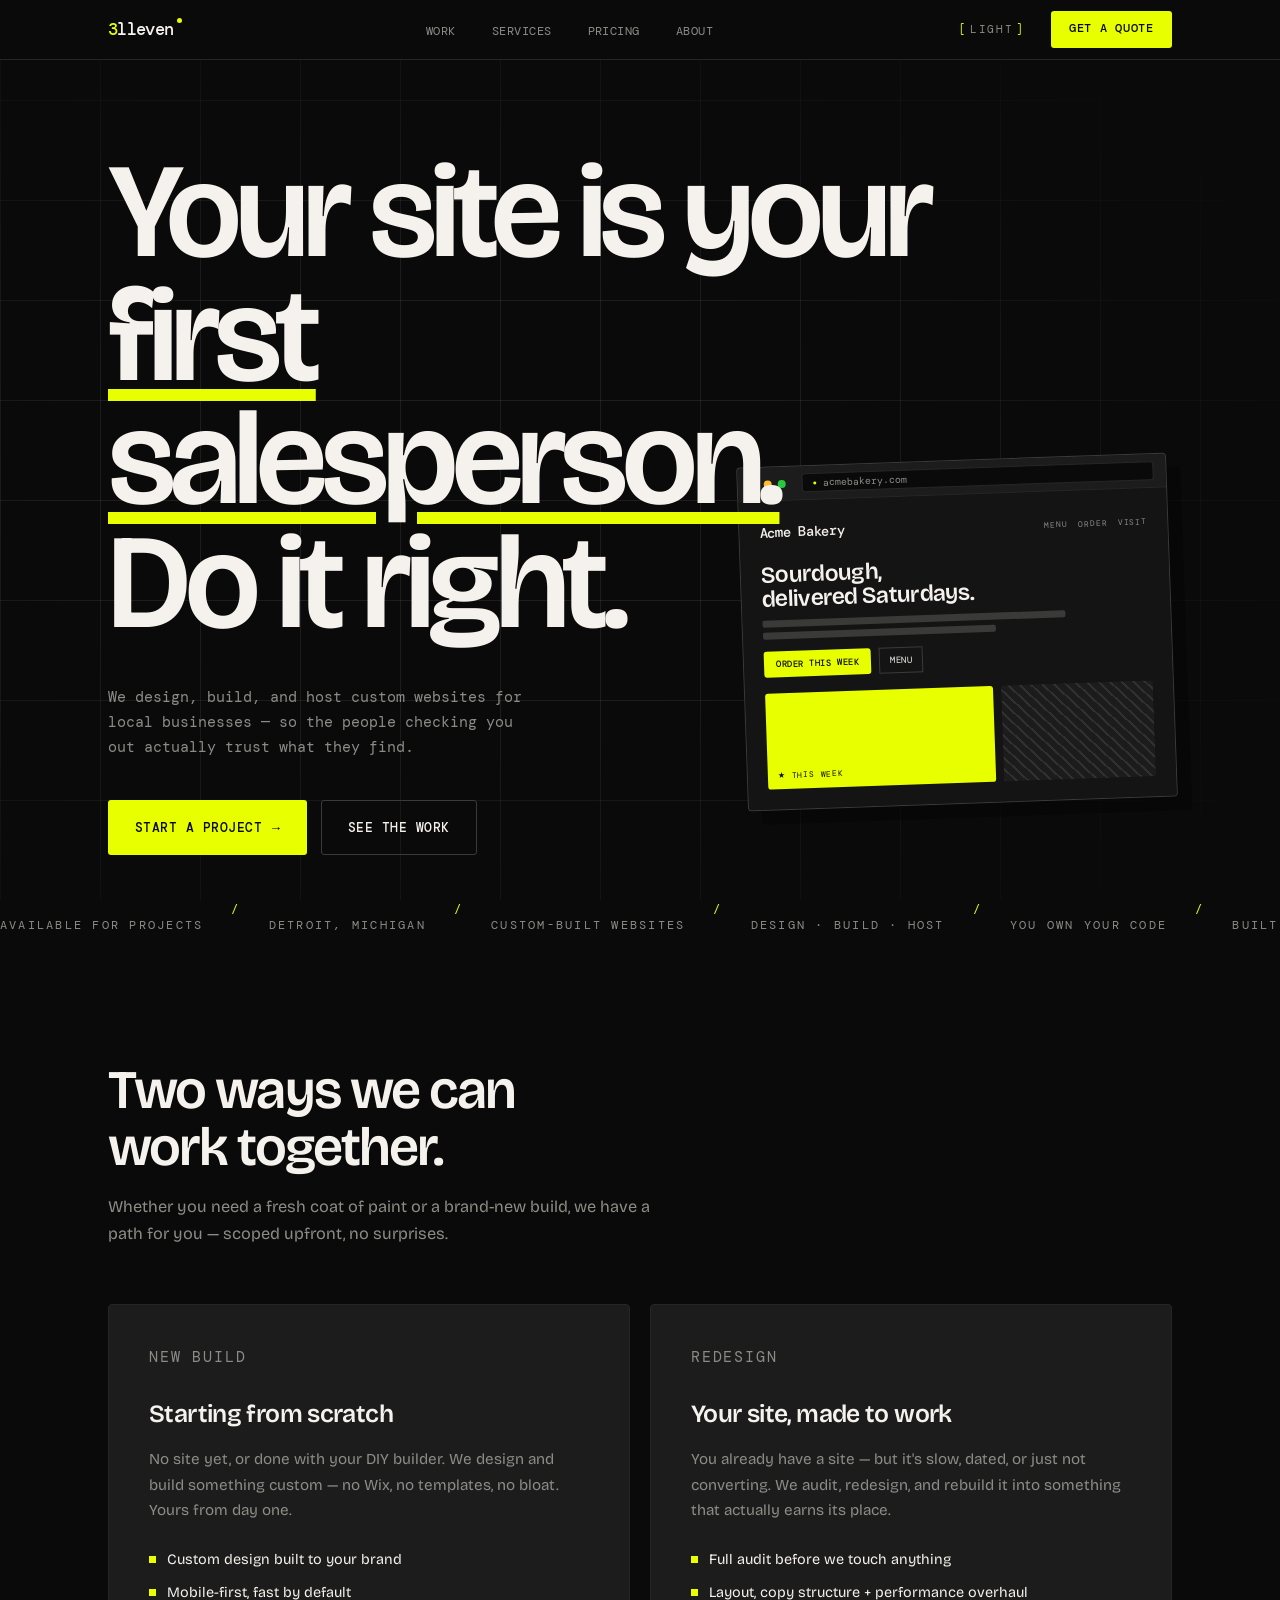
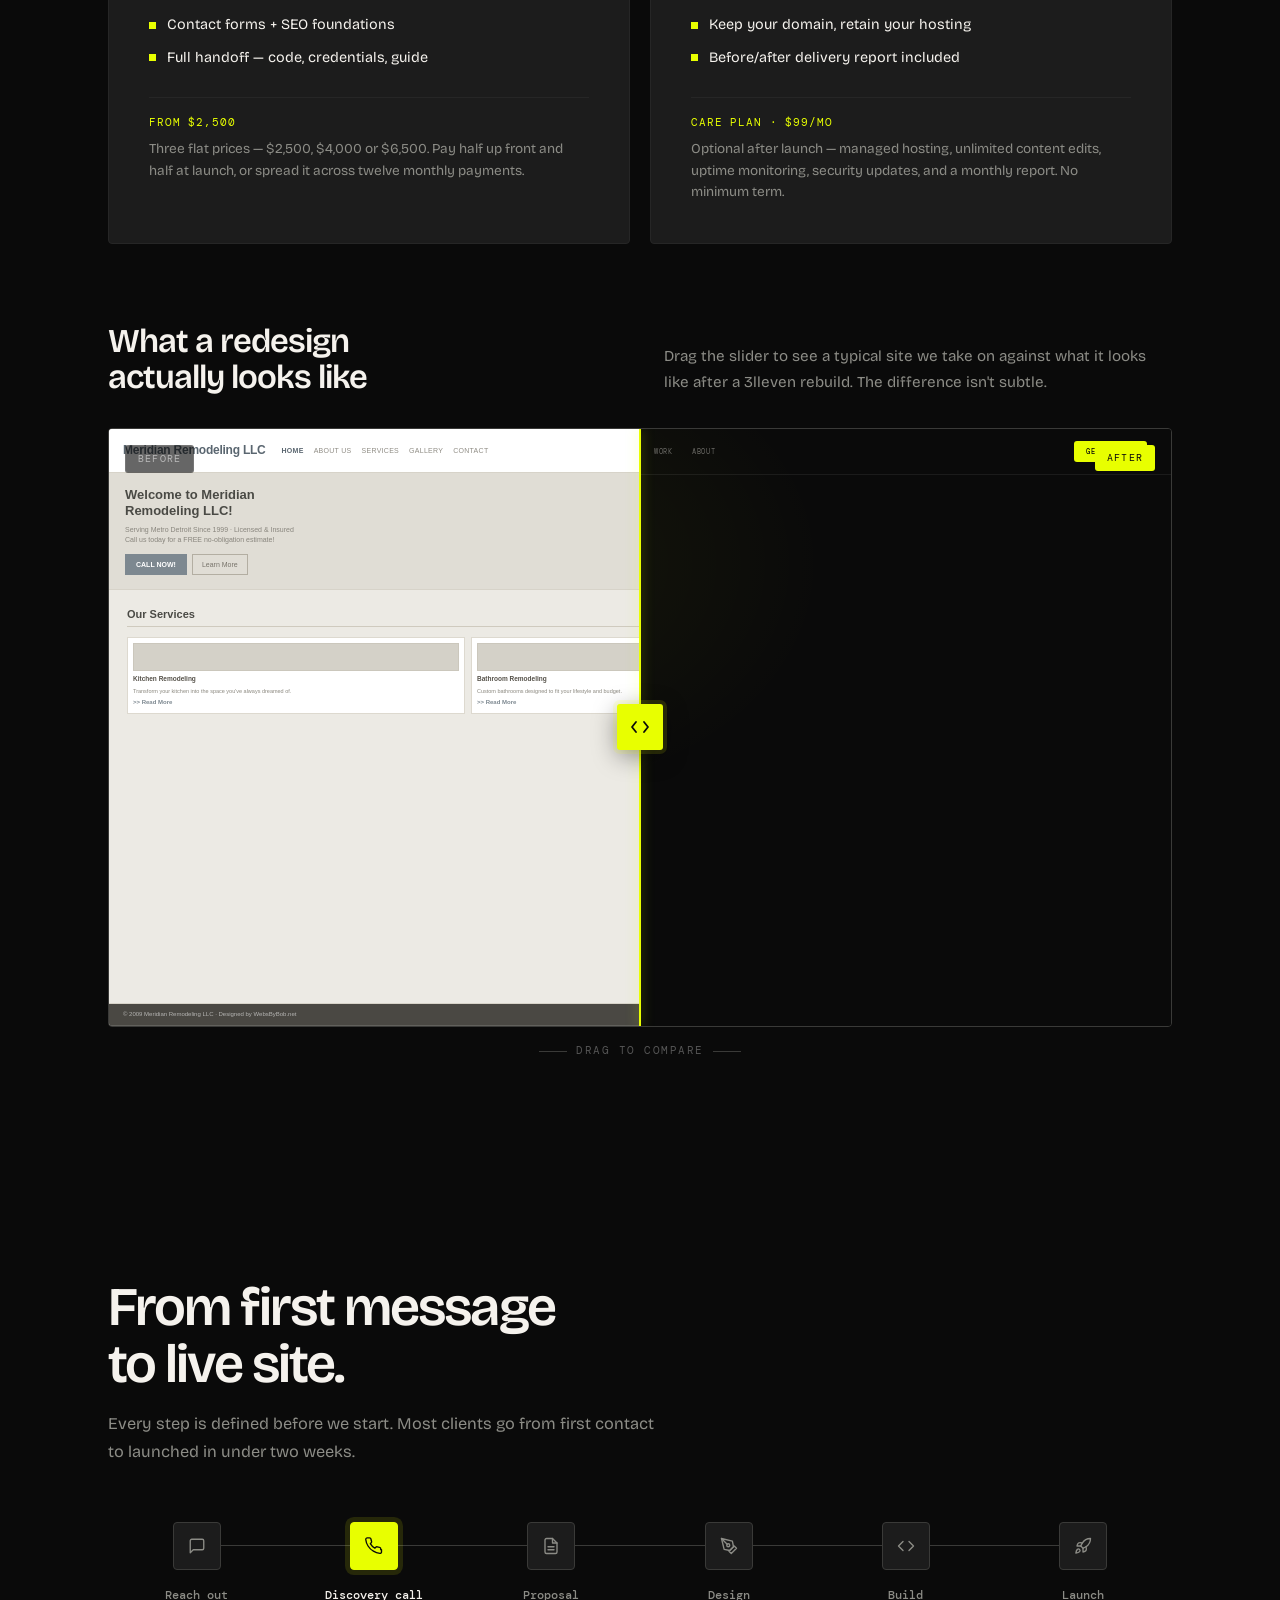
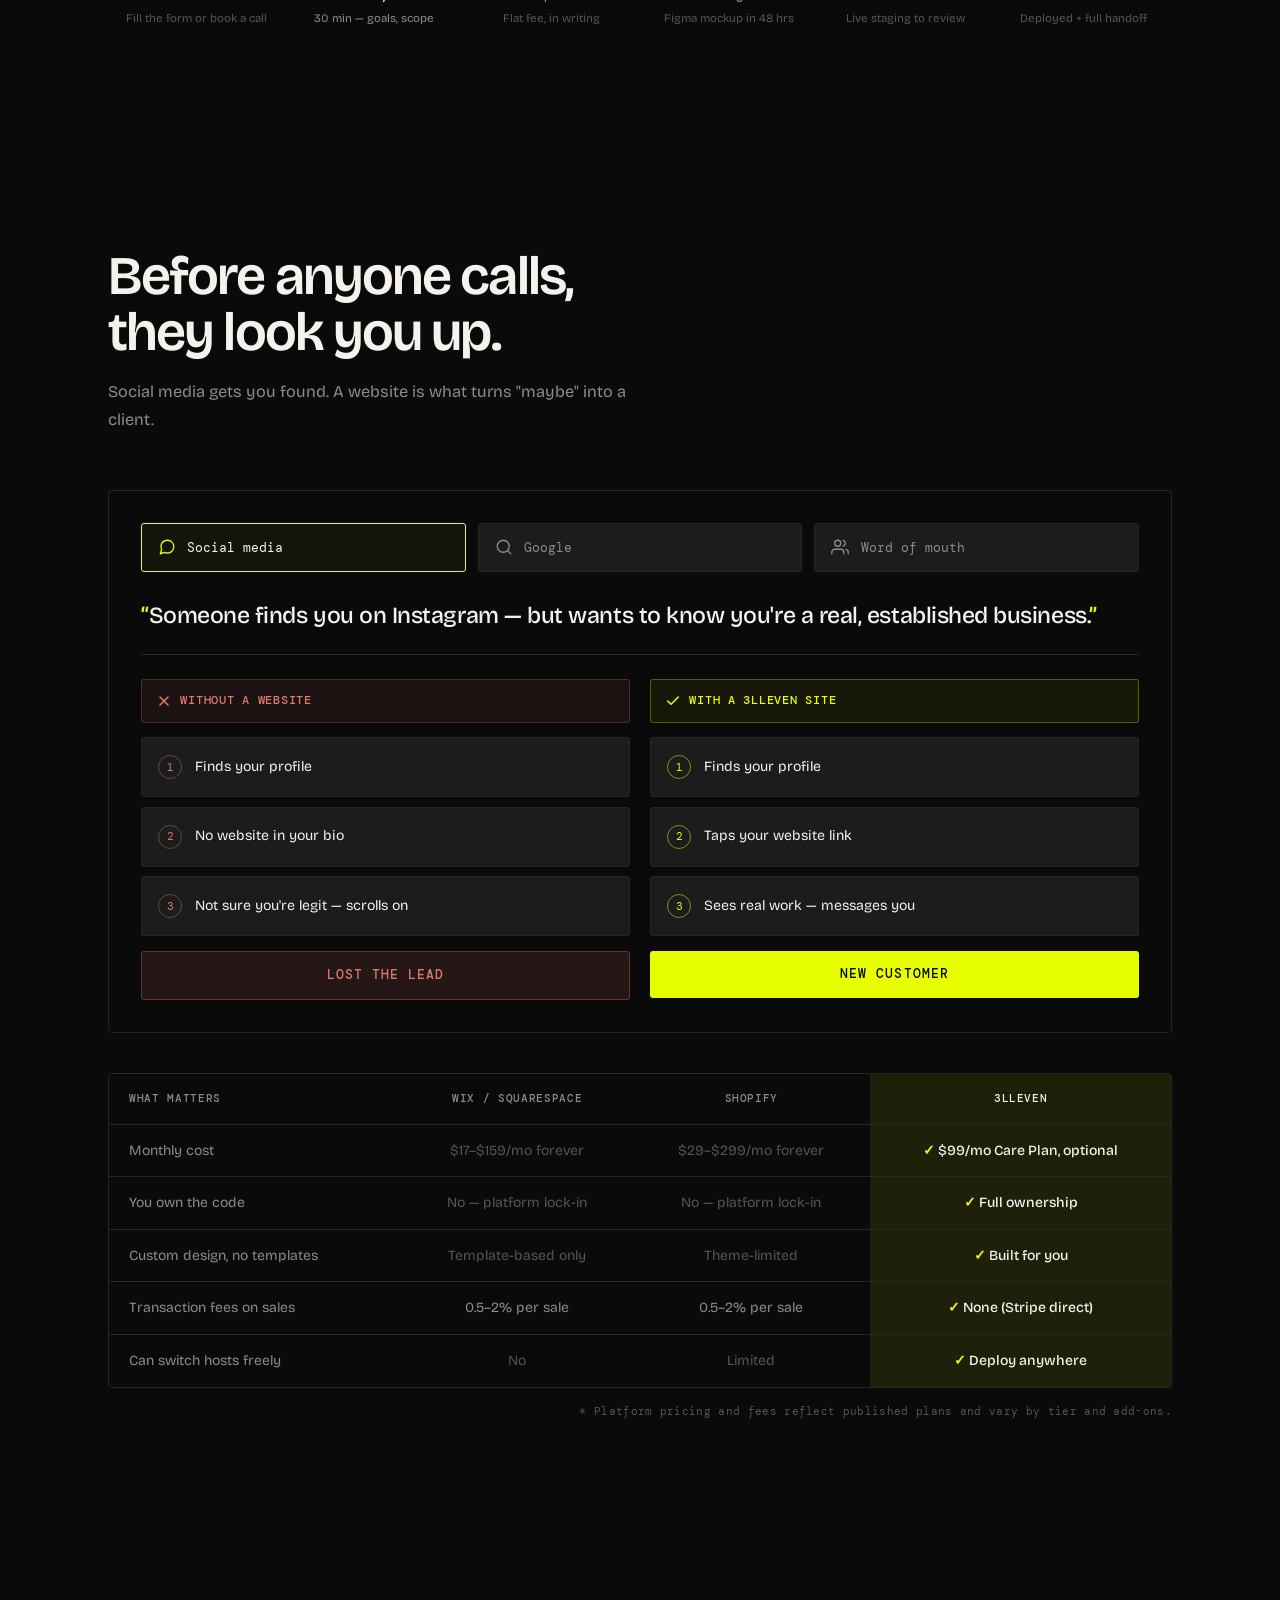
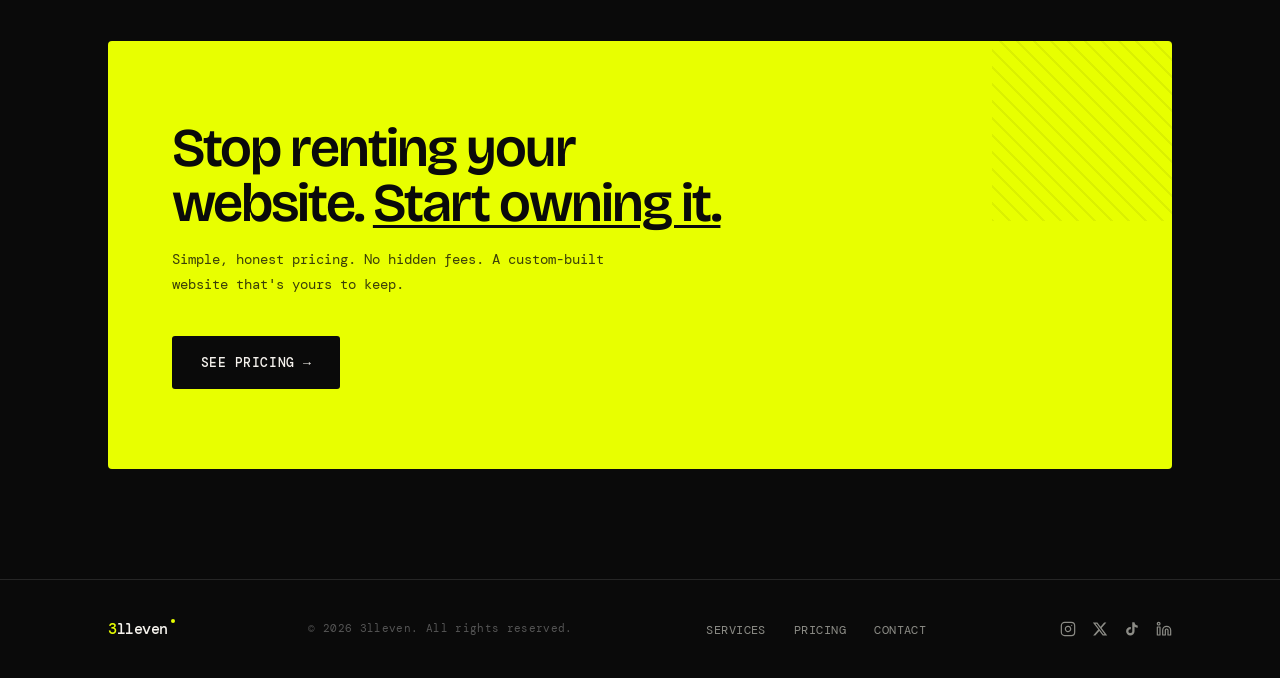
==== commit 6350686d: "Replace subscription pricing with three flat-price build tiers The offer changed shape, not just its" ====
--- a/index.html
+++ b/index.html
@@ -2,6 +2,7 @@
 <html lang="en" data-theme="dark">
 <head>
   <meta charset="UTF-8" />
+  <link rel="icon" type="image/svg+xml" href="favicon.svg">
   <link rel="icon" type="image/png" href="favicon.png">
   <link rel="apple-touch-icon" href="favicon.png">
   <meta name="viewport" content="width=device-width, initial-scale=1.0" />
@@ -121,8 +122,8 @@
           <li>Full handoff — code, credentials, guide</li>
         </ul>
         <div class="plan-note">
-          <span class="plan-note-tag">Also available monthly</span>
-          Prefer to spread the cost? A monthly plan covers the build, ongoing updates, and priority support — no large upfront payment. 6-month minimum term.
+          <span class="plan-note-tag">From $2,500</span>
+          Three flat prices — $2,500, $4,000 or $6,500. Pay half up front and half at launch, or spread it across twelve monthly payments.
         </div>
       </div>
 
@@ -137,8 +138,8 @@
           <li>Before/after delivery report included</li>
         </ul>
         <div class="plan-note">
-          <span class="plan-note-tag">Also available monthly</span>
-          Ongoing care plan available after delivery — monthly updates, content changes, and performance monitoring included. 6-month minimum term.
+          <span class="plan-note-tag">Care Plan · $99/mo</span>
+          Optional after launch — managed hosting, unlimited content edits, uptime monitoring, security updates, and a monthly report. No minimum term.
         </div>
       </div>
 
@@ -411,7 +412,7 @@
             <td>Monthly cost</td>
             <td><span class="cx">$17–$159/mo forever</span></td>
             <td><span class="cx">$29–$299/mo forever</span></td>
-            <td class="col-hi"><span class="ck">✓</span> Flat fee or fixed monthly</td>
+            <td class="col-hi"><span class="ck">✓</span> $99/mo Care Plan, optional</td>
           </tr>
           <tr>
             <td>You own the code</td>
@@ -450,7 +451,7 @@
     <div class="cta-card">
       <h2 class="cta-headline">Stop renting your website. <em>Start owning it.</em></h2>
       <p class="cta-sub">Simple, honest pricing. No hidden fees. A custom-built website that's yours to keep.</p>
-      <a href="pricing.html" class="cta-btn">See Pricing &amp; Packages →</a>
+      <a href="pricing.html" class="cta-btn">See pricing →</a>
     </div>
   </div>
 </div>
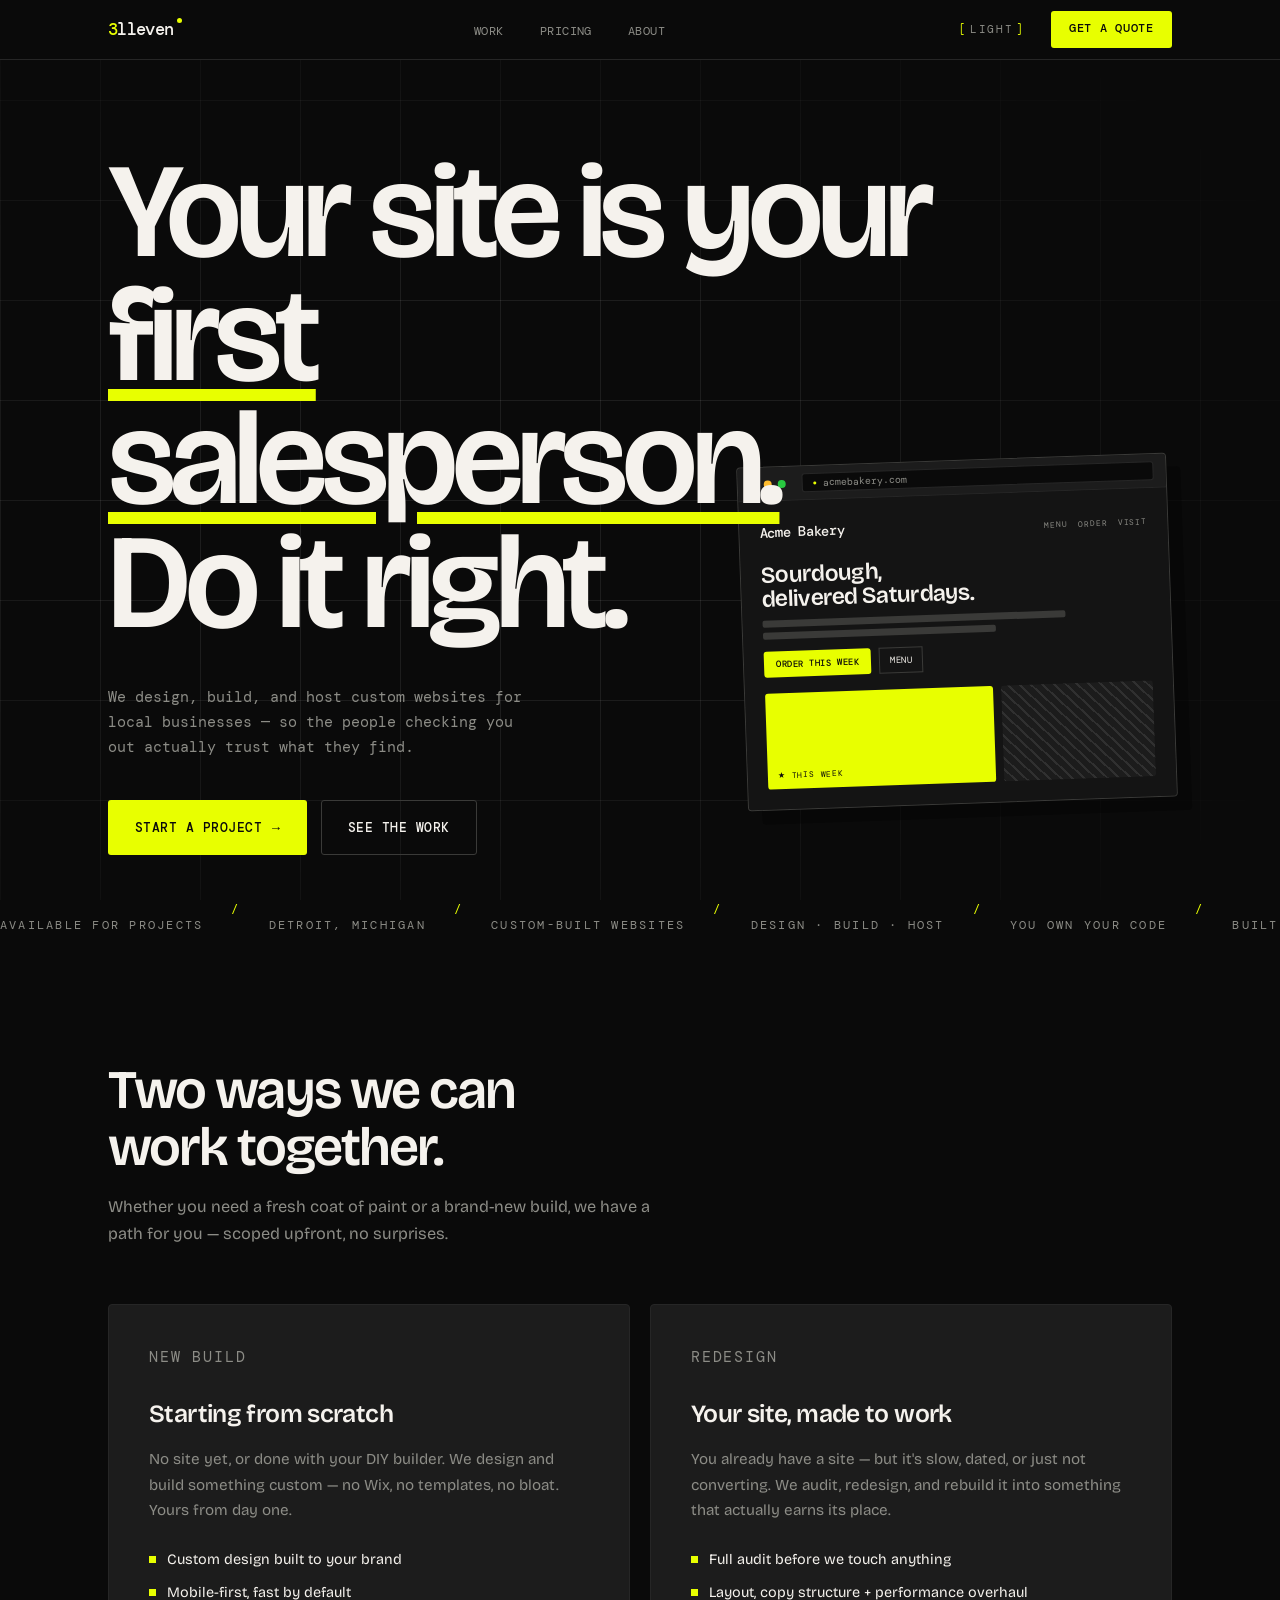
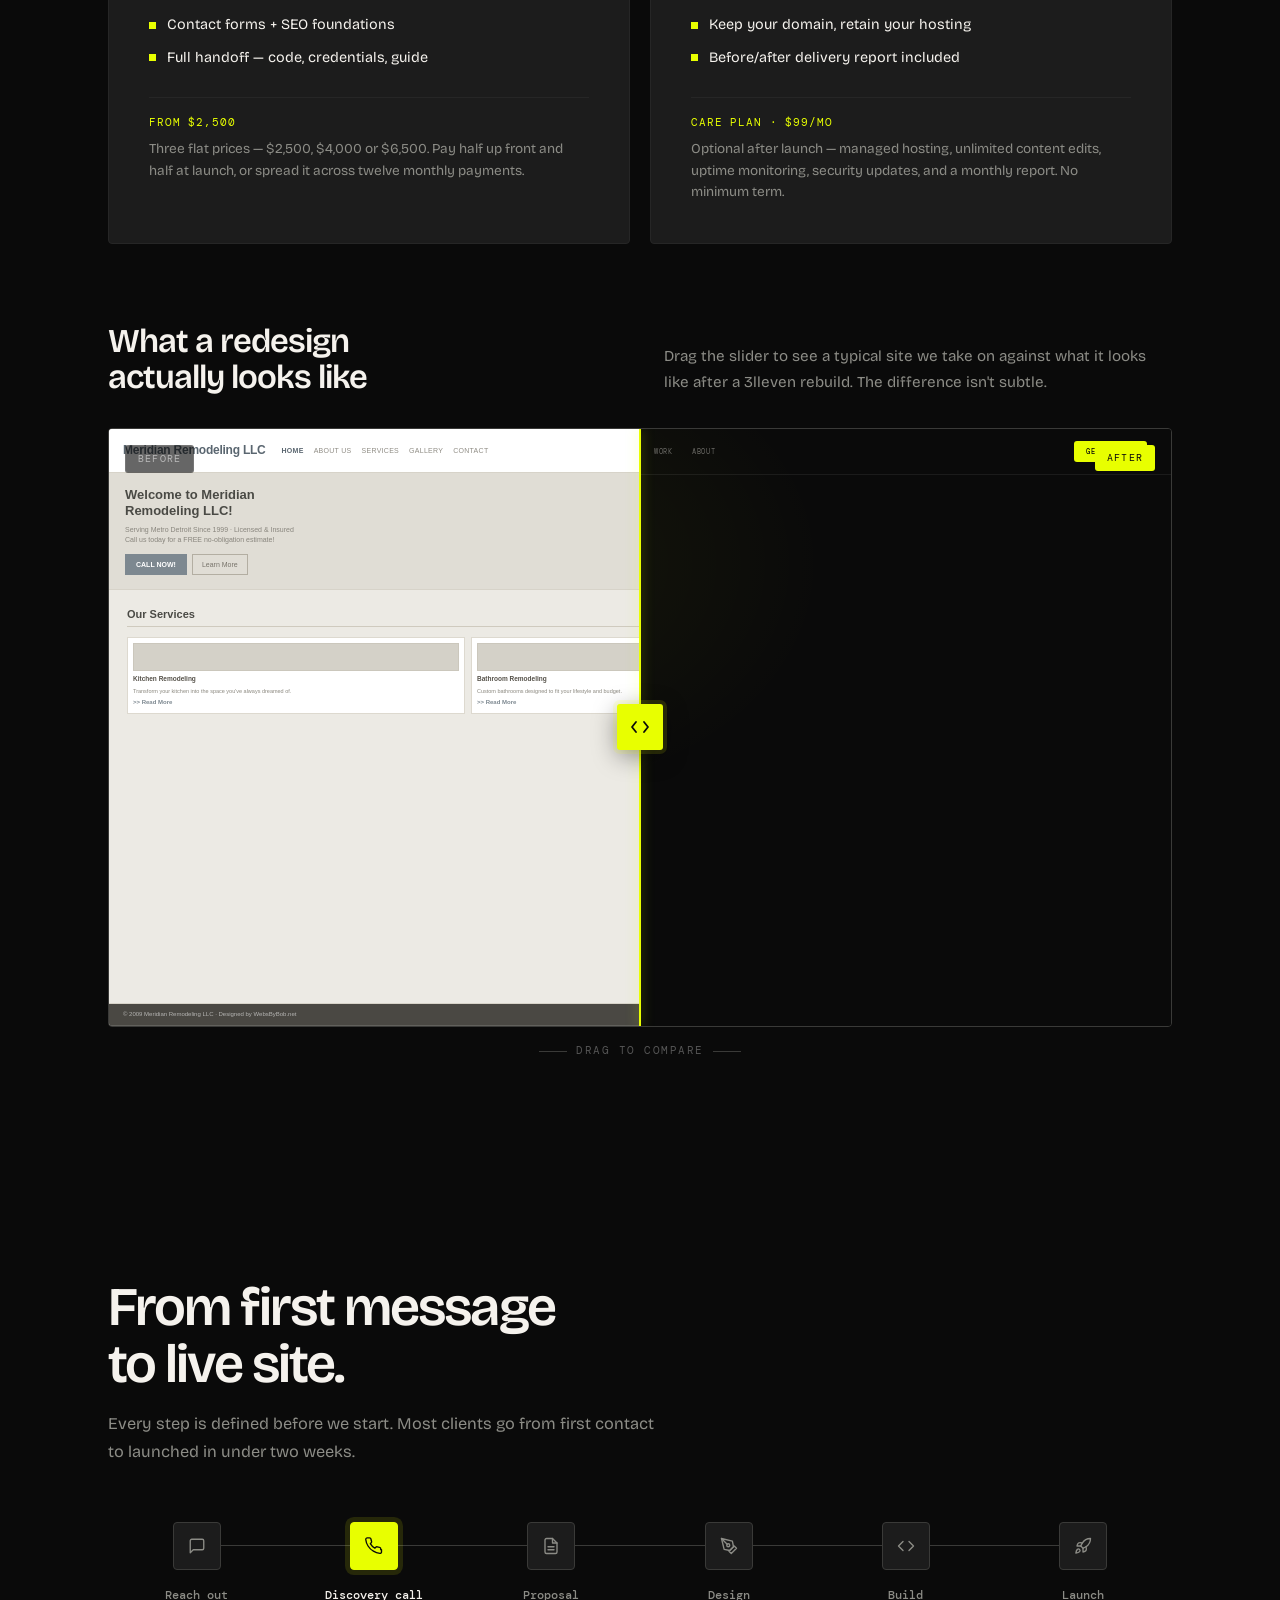
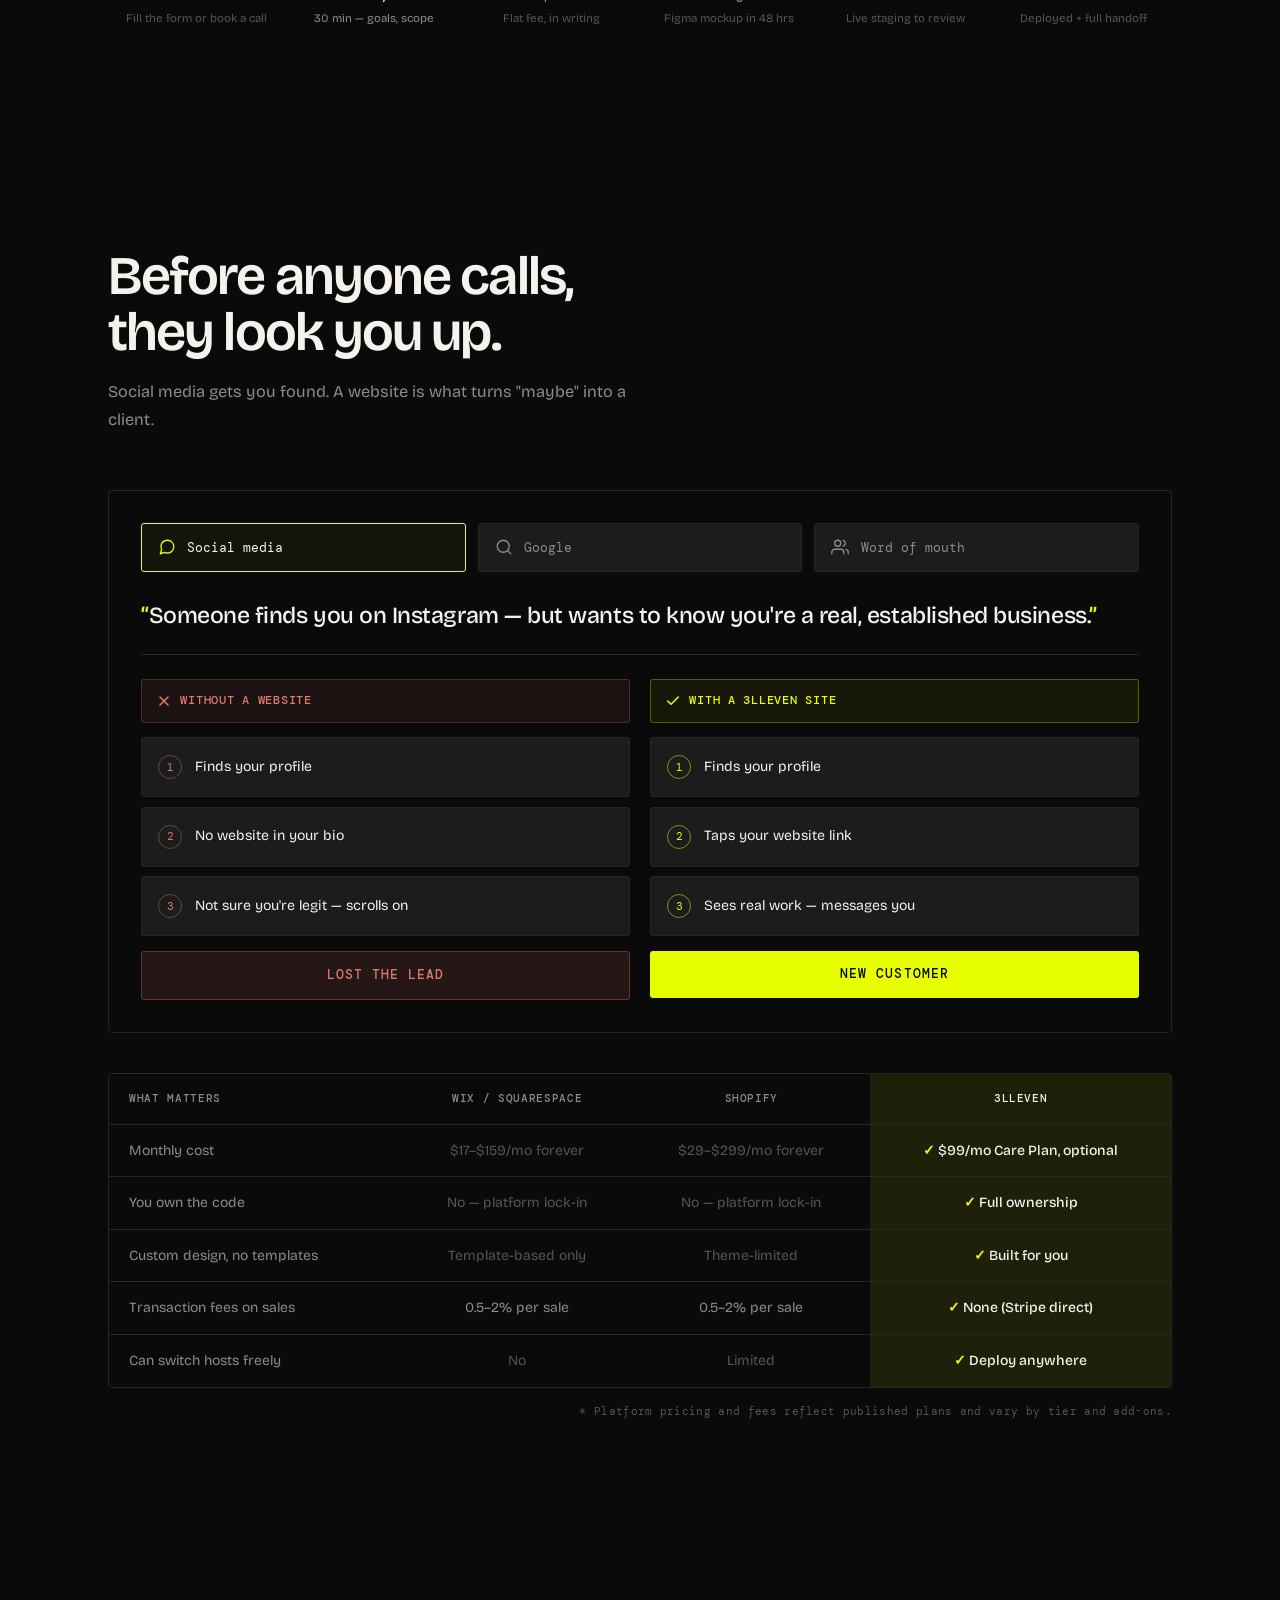
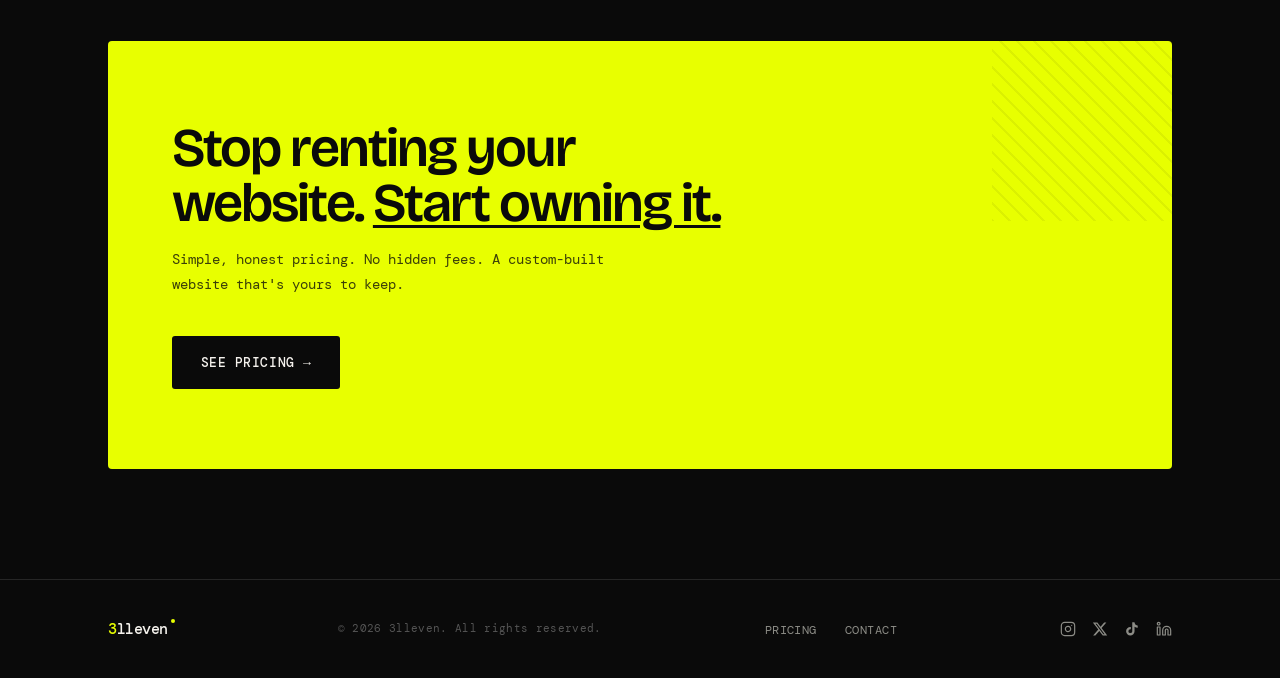
==== commit aecfe381: "Merge services page into pricing, add pricing FAQ The two pages told the same story at different res" ====
--- a/index.html
+++ b/index.html
@@ -20,7 +20,6 @@
     <a href="index.html" class="logo" aria-label="3lleven home"><span class="l3">3</span>lleven<span class="dot"></span></a>
     <ul class="nav-links">
       <li><a href="work.html">Work</a></li>
-      <li><a href="services.html">Services</a></li>
       <li><a href="pricing.html">Pricing</a></li>
       <li><a href="about.html">About</a></li>
     </ul>
@@ -36,7 +35,6 @@
 
 <div class="mobile-menu" id="mobileMenu">
   <a href="work.html">Work</a>
-  <a href="services.html">Services</a>
   <a href="pricing.html">Pricing</a>
   <a href="about.html">About</a>
   <a href="contact.html" class="mob-cta">Get a Quote</a>
@@ -462,7 +460,6 @@
     <div class="footer-logo"><span class="l3">3</span>lleven<span class="dot"></span></div>
     <p class="copy">© 2026 3lleven. All rights reserved.</p>
     <ul class="footer-links">
-      <li><a href="#services">Services</a></li>
       <li><a href="pricing.html">Pricing</a></li>
       <li><a href="contact.html">Contact</a></li>
     </ul>
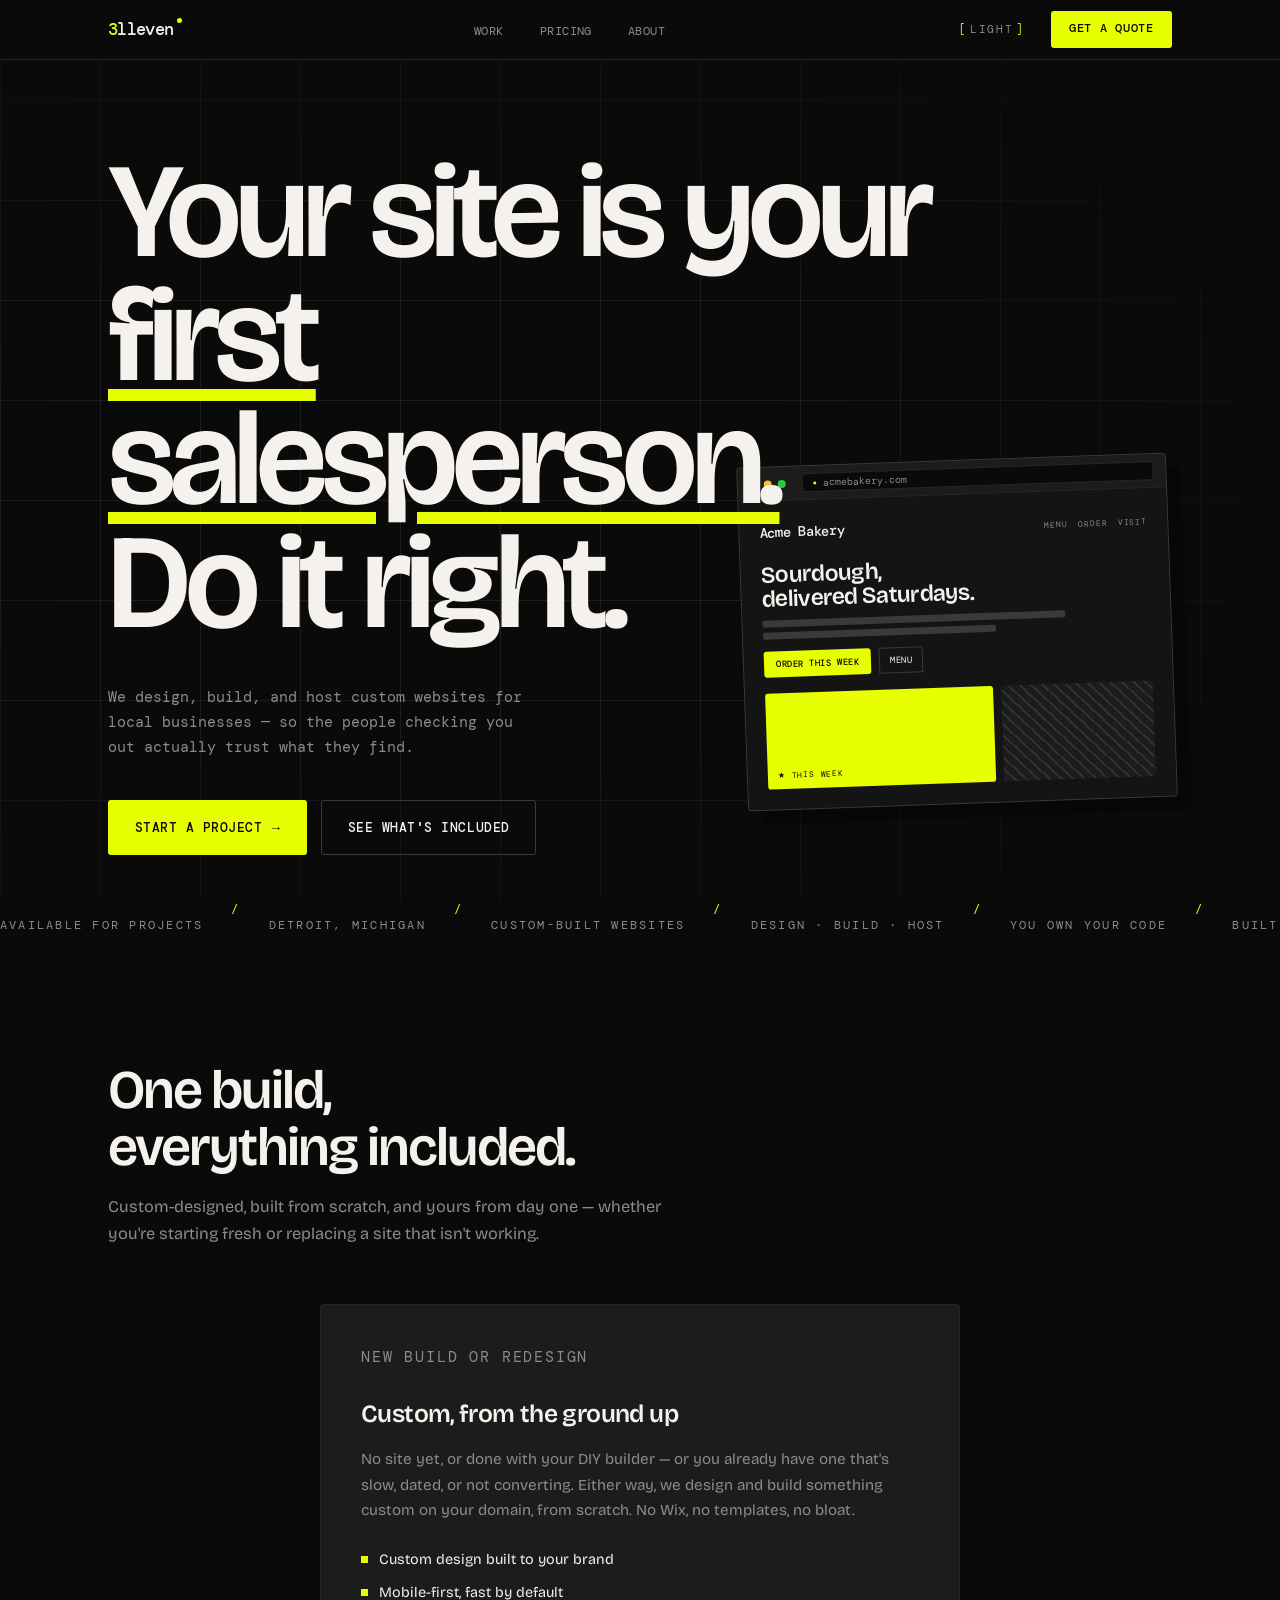
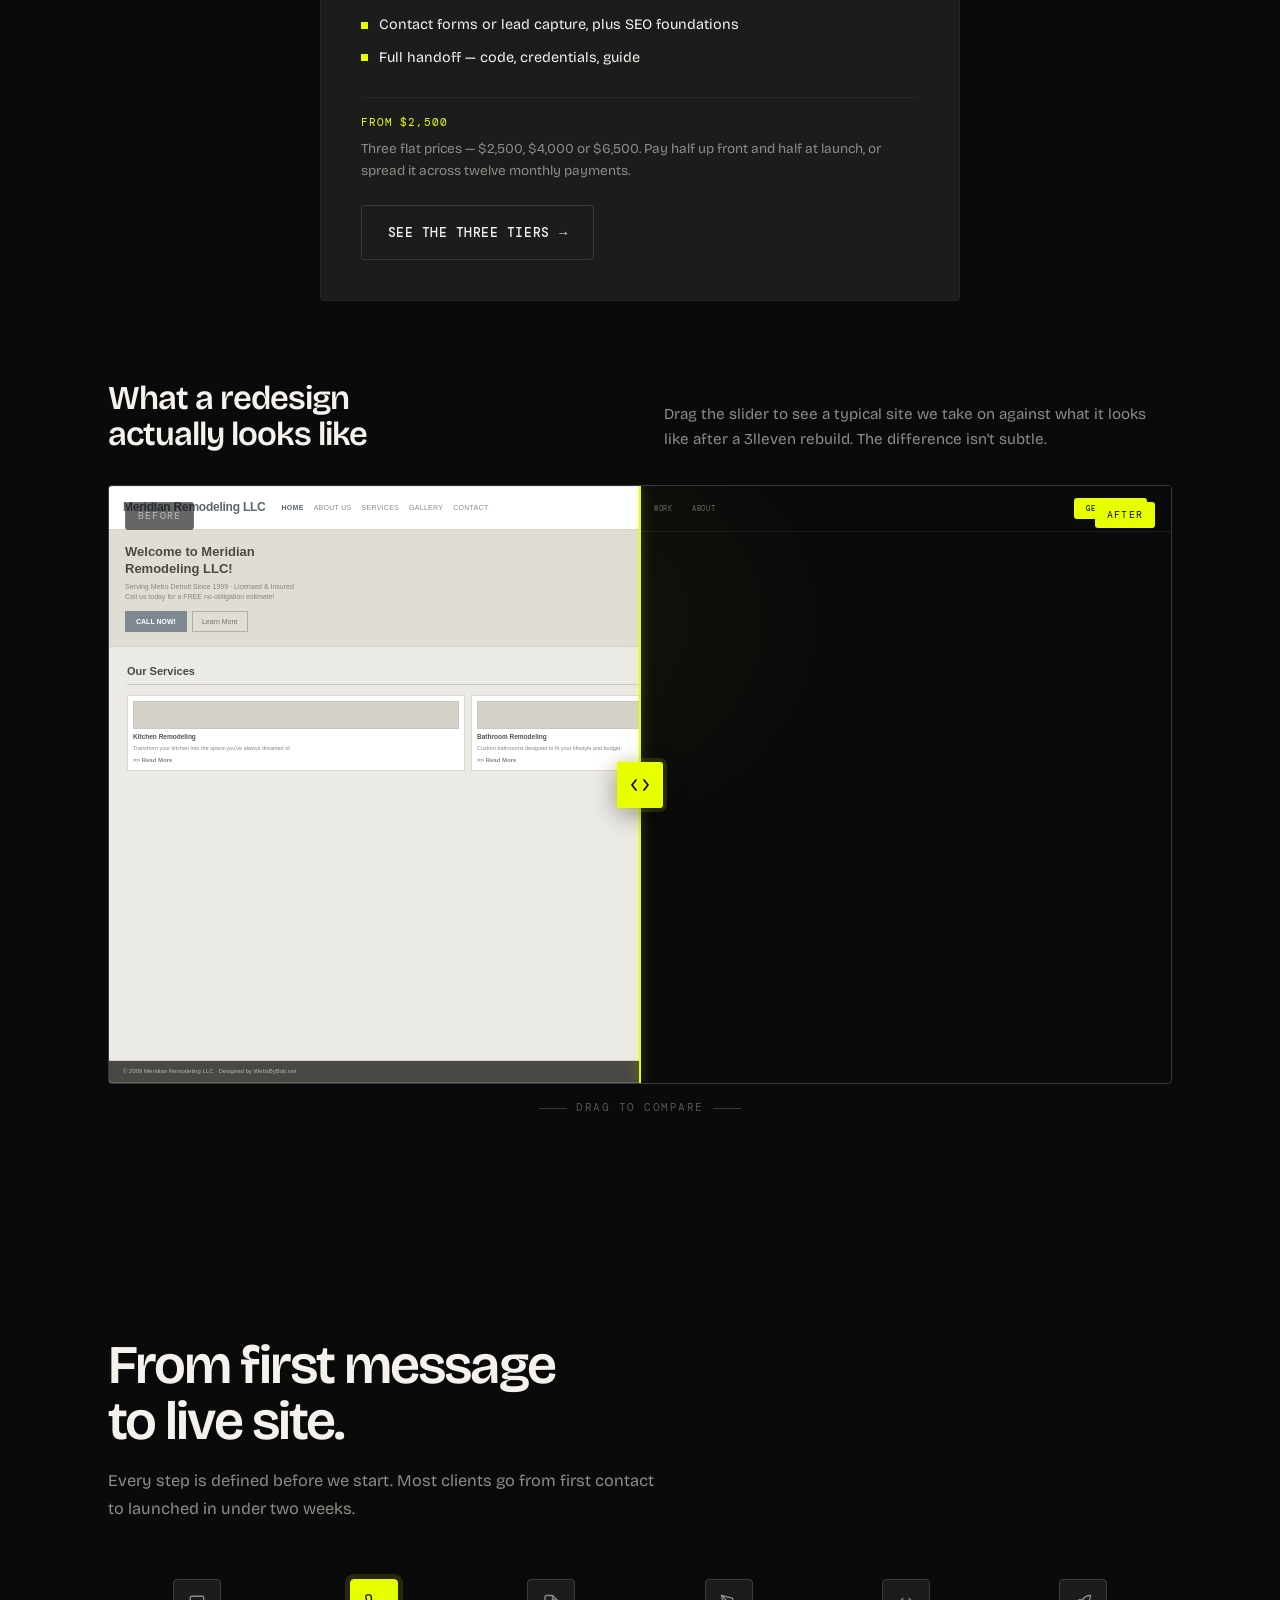
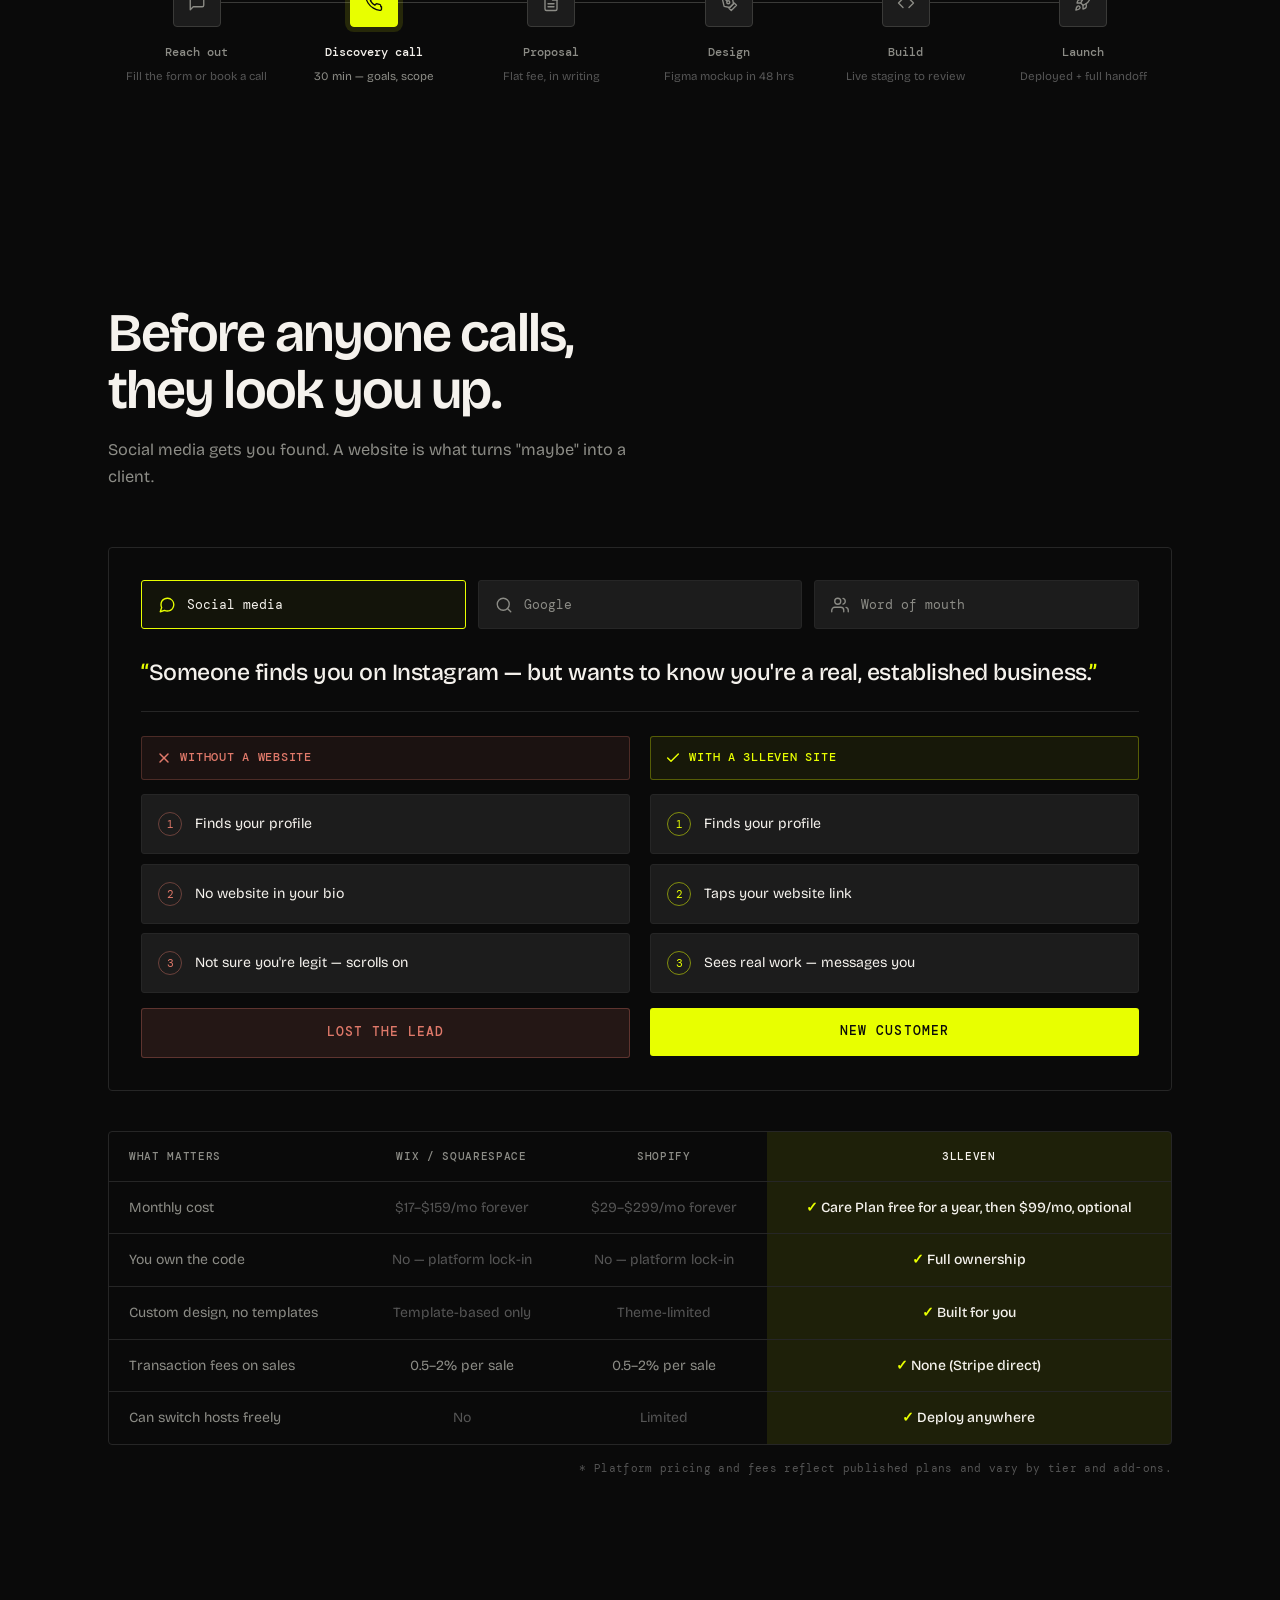
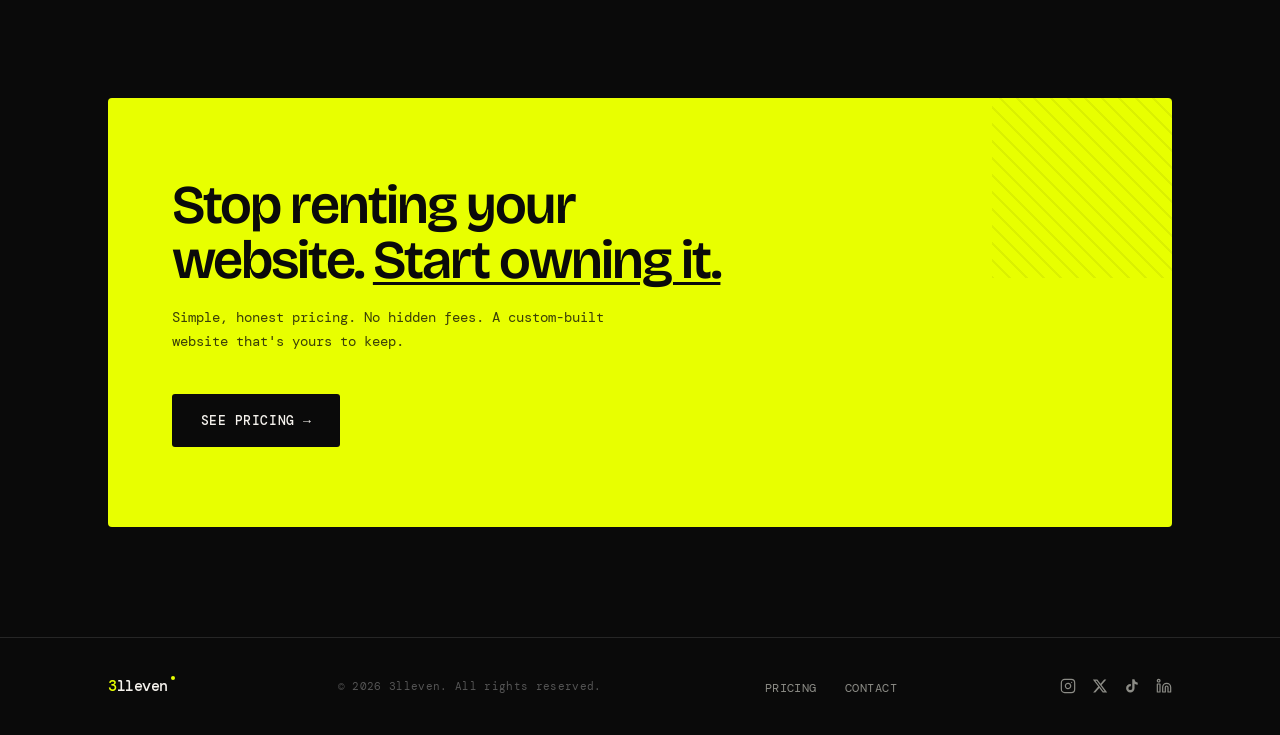
==== commit 4224b3d1: "Full-site audit: fix fade-up regression, remove stale copy, Care Plan free year P0 — production bug." ====
--- a/index.html
+++ b/index.html
@@ -7,10 +7,31 @@
   <link rel="apple-touch-icon" href="favicon.png">
   <meta name="viewport" content="width=device-width, initial-scale=1.0" />
   <title>3lleven — Websites built to convert</title>
+  <meta name="description" content="3lleven is a one-person web design studio in Detroit. Custom websites at three flat prices — $2,500, $4,000 or $6,500. Built from scratch, owned by you." />
   <link rel="preconnect" href="https://fonts.googleapis.com" />
   <link rel="preconnect" href="https://fonts.gstatic.com" crossorigin />
   <link href="https://fonts.googleapis.com/css2?family=DM+Mono:wght@400;500&family=Bricolage+Grotesque:opsz,wght@12..96,400;12..96,500;12..96,600;12..96,700;12..96,800&display=swap" rel="stylesheet" />
   <link rel="stylesheet" href="style.css" />
+  <script type="application/ld+json">
+  {
+    "@context": "https://schema.org",
+    "@type": "LocalBusiness",
+    "name": "3lleven",
+    "url": "https://3lleven.com",
+    "email": "hello@3lleven.com",
+    "description": "One-person web design and branding studio building custom websites for local businesses.",
+    "areaServed": {
+      "@type": "City",
+      "name": "Detroit"
+    },
+    "sameAs": [
+      "https://instagram.com/3llevendotcom",
+      "https://x.com/3llevendotcom",
+      "https://tiktok.com/@3llevendotcom",
+      "https://linkedin.com/company/3lleven"
+    ]
+  }
+  </script>
 </head>
 <body>
 
@@ -53,7 +74,7 @@
     <p class="hero-lede">We design, build, and host custom websites for local businesses — so the people checking you out actually trust what they find.</p>
     <div class="hero-actions">
       <a href="contact.html" class="btn btn-accent">Start a project <span class="arr">→</span></a>
-      <a href="#services" class="btn btn-line">See the work</a>
+      <a href="#services" class="btn btn-line">See what's included</a>
     </div>
   </div>
 
@@ -103,42 +124,27 @@
 <section id="services">
   <div class="wrap">
     <div class="sec-head">
-      <h2 class="sec-headline">Two ways we can<br>work together.</h2>
-      <p class="sec-sub">Whether you need a fresh coat of paint or a brand-new build, we have a path for you — scoped upfront, no surprises.</p>
-    </div>
-
-    <div class="services-grid">
+      <h2 class="sec-headline">One build,<br>everything included.</h2>
+      <p class="sec-sub">Custom-designed, built from scratch, and yours from day one — whether you're starting fresh or replacing a site that isn't working.</p>
+    </div>
+
+    <div class="services-grid services-grid-single">
 
       <div class="svc-card fade-up">
-        <p class="svc-tag">New Build</p>
-        <h3>Starting from scratch</h3>
-        <p>No site yet, or done with your DIY builder. We design and build something custom — no Wix, no templates, no bloat. Yours from day one.</p>
+        <p class="svc-tag">New build or redesign</p>
+        <h3>Custom, from the ground up</h3>
+        <p>No site yet, or done with your DIY builder — or you already have one that's slow, dated, or not converting. Either way, we design and build something custom on your domain, from scratch. No Wix, no templates, no bloat.</p>
         <ul class="svc-list">
           <li>Custom design built to your brand</li>
           <li>Mobile-first, fast by default</li>
-          <li>Contact forms + SEO foundations</li>
+          <li>Contact forms or lead capture, plus SEO foundations</li>
           <li>Full handoff — code, credentials, guide</li>
         </ul>
         <div class="plan-note">
           <span class="plan-note-tag">From $2,500</span>
           Three flat prices — $2,500, $4,000 or $6,500. Pay half up front and half at launch, or spread it across twelve monthly payments.
         </div>
-      </div>
-
-      <div class="svc-card fade-up">
-        <p class="svc-tag">Redesign</p>
-        <h3>Your site, made to work</h3>
-        <p>You already have a site — but it's slow, dated, or just not converting. We audit, redesign, and rebuild it into something that actually earns its place.</p>
-        <ul class="svc-list">
-          <li>Full audit before we touch anything</li>
-          <li>Layout, copy structure + performance overhaul</li>
-          <li>Keep your domain, retain your hosting</li>
-          <li>Before/after delivery report included</li>
-        </ul>
-        <div class="plan-note">
-          <span class="plan-note-tag">Care Plan · $99/mo</span>
-          Optional after launch — managed hosting, unlimited content edits, uptime monitoring, security updates, and a monthly report. No minimum term.
-        </div>
+        <a href="pricing.html" class="btn btn-line" style="margin-top:1.5rem;">See the three tiers <span class="arr">→</span></a>
       </div>
 
     </div>
@@ -410,7 +416,7 @@
             <td>Monthly cost</td>
             <td><span class="cx">$17–$159/mo forever</span></td>
             <td><span class="cx">$29–$299/mo forever</span></td>
-            <td class="col-hi"><span class="ck">✓</span> $99/mo Care Plan, optional</td>
+            <td class="col-hi"><span class="ck">✓</span> Care Plan free for a year, then $99/mo, optional</td>
           </tr>
           <tr>
             <td>You own the code</td>
--- a/style.css
+++ b/style.css
@@ -331,6 +331,7 @@
     #services { background: var(--bg); padding: 110px 0; }
     .services-grid { display: grid; grid-template-columns: 1fr 1fr; gap: 1.25rem; }
     @media (max-width: 760px) { .services-grid { grid-template-columns: 1fr; } }
+    .services-grid-single { grid-template-columns: 1fr; max-width: 640px; margin: 0 auto; }
 
     .svc-card {
       background: var(--surface2);
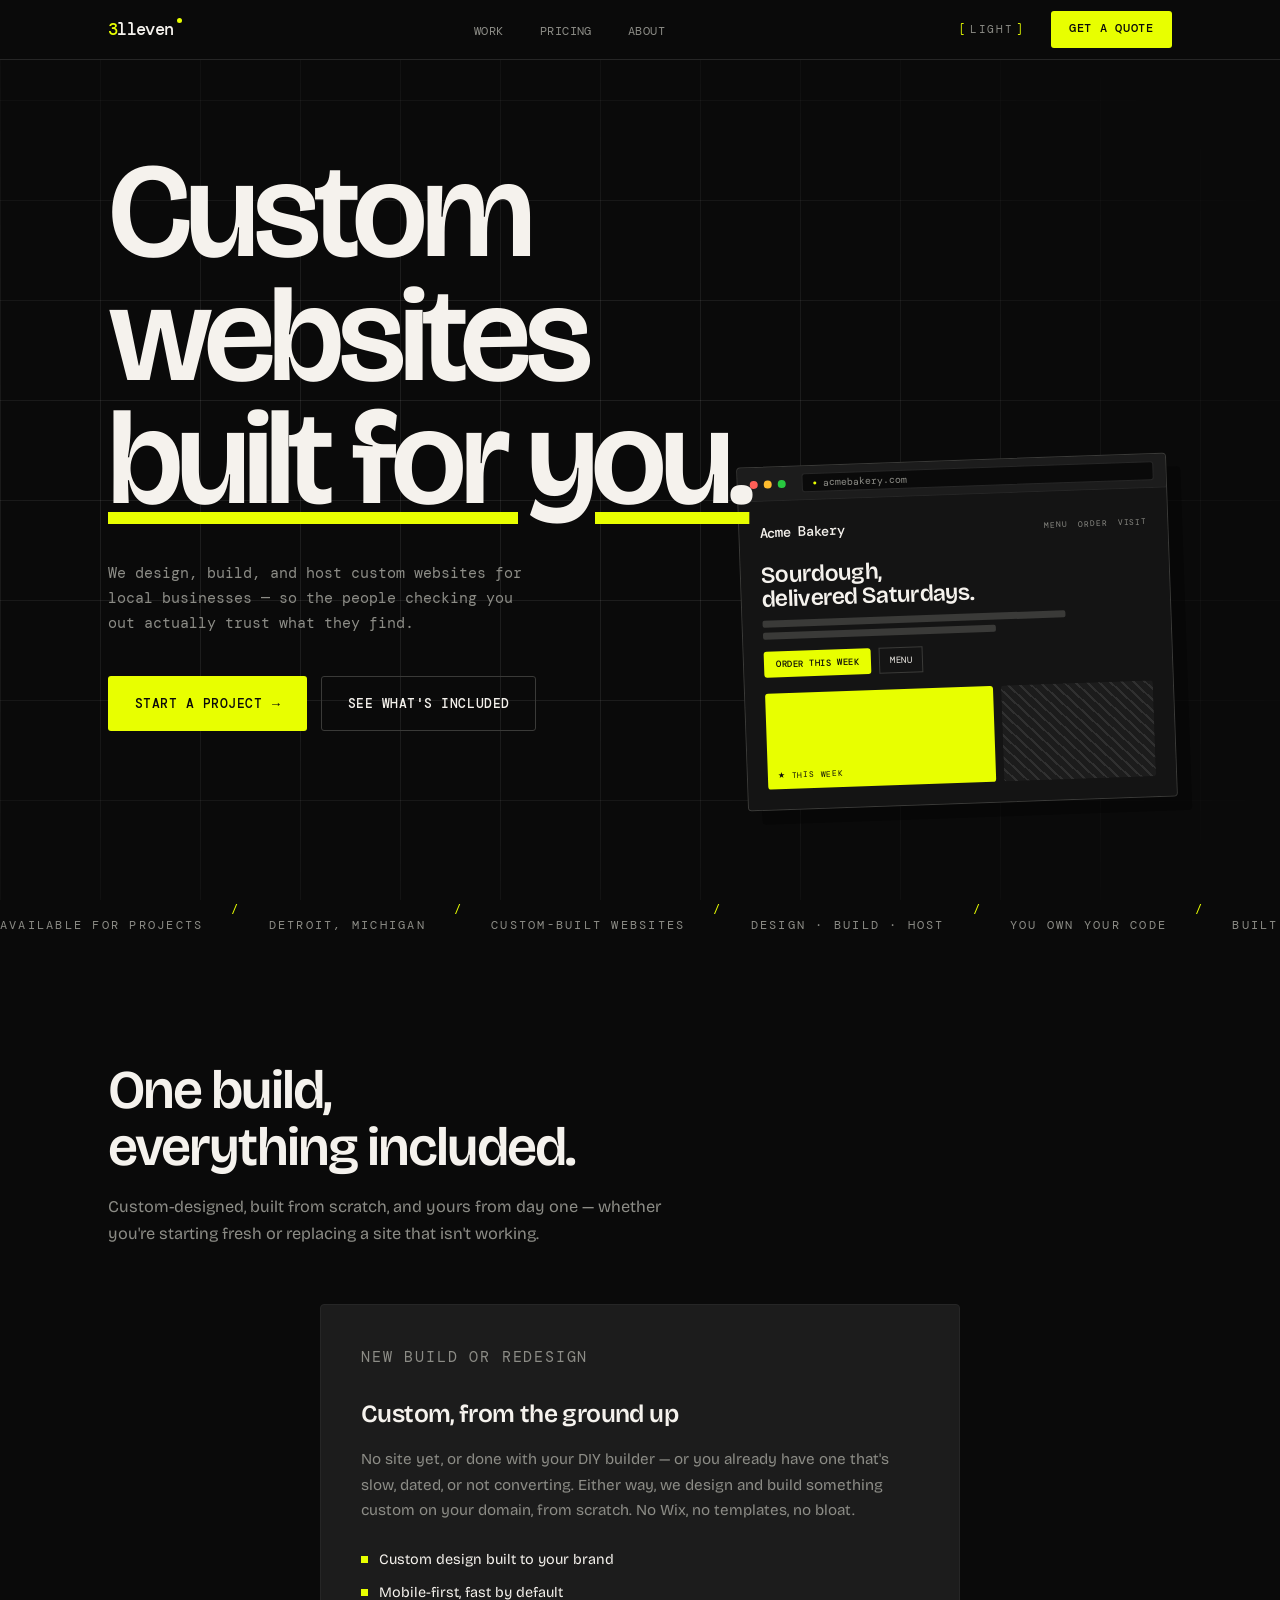
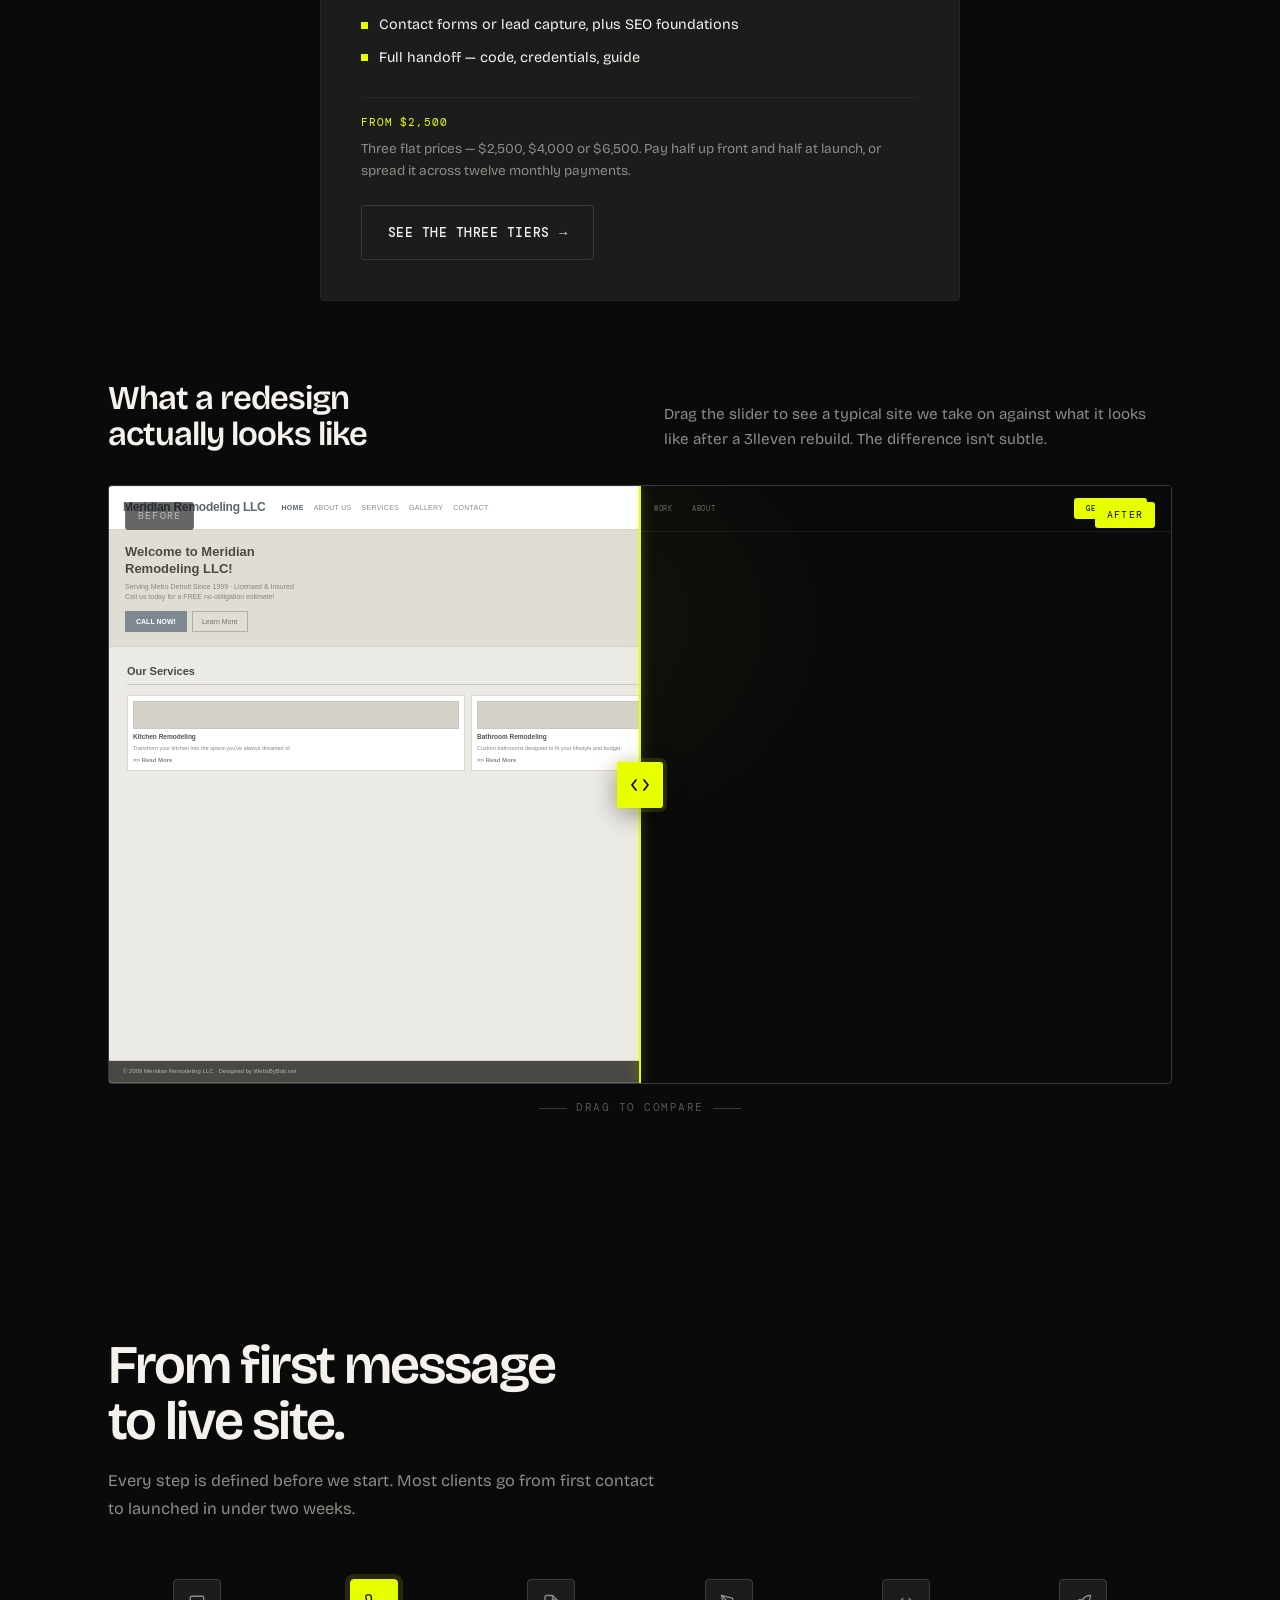
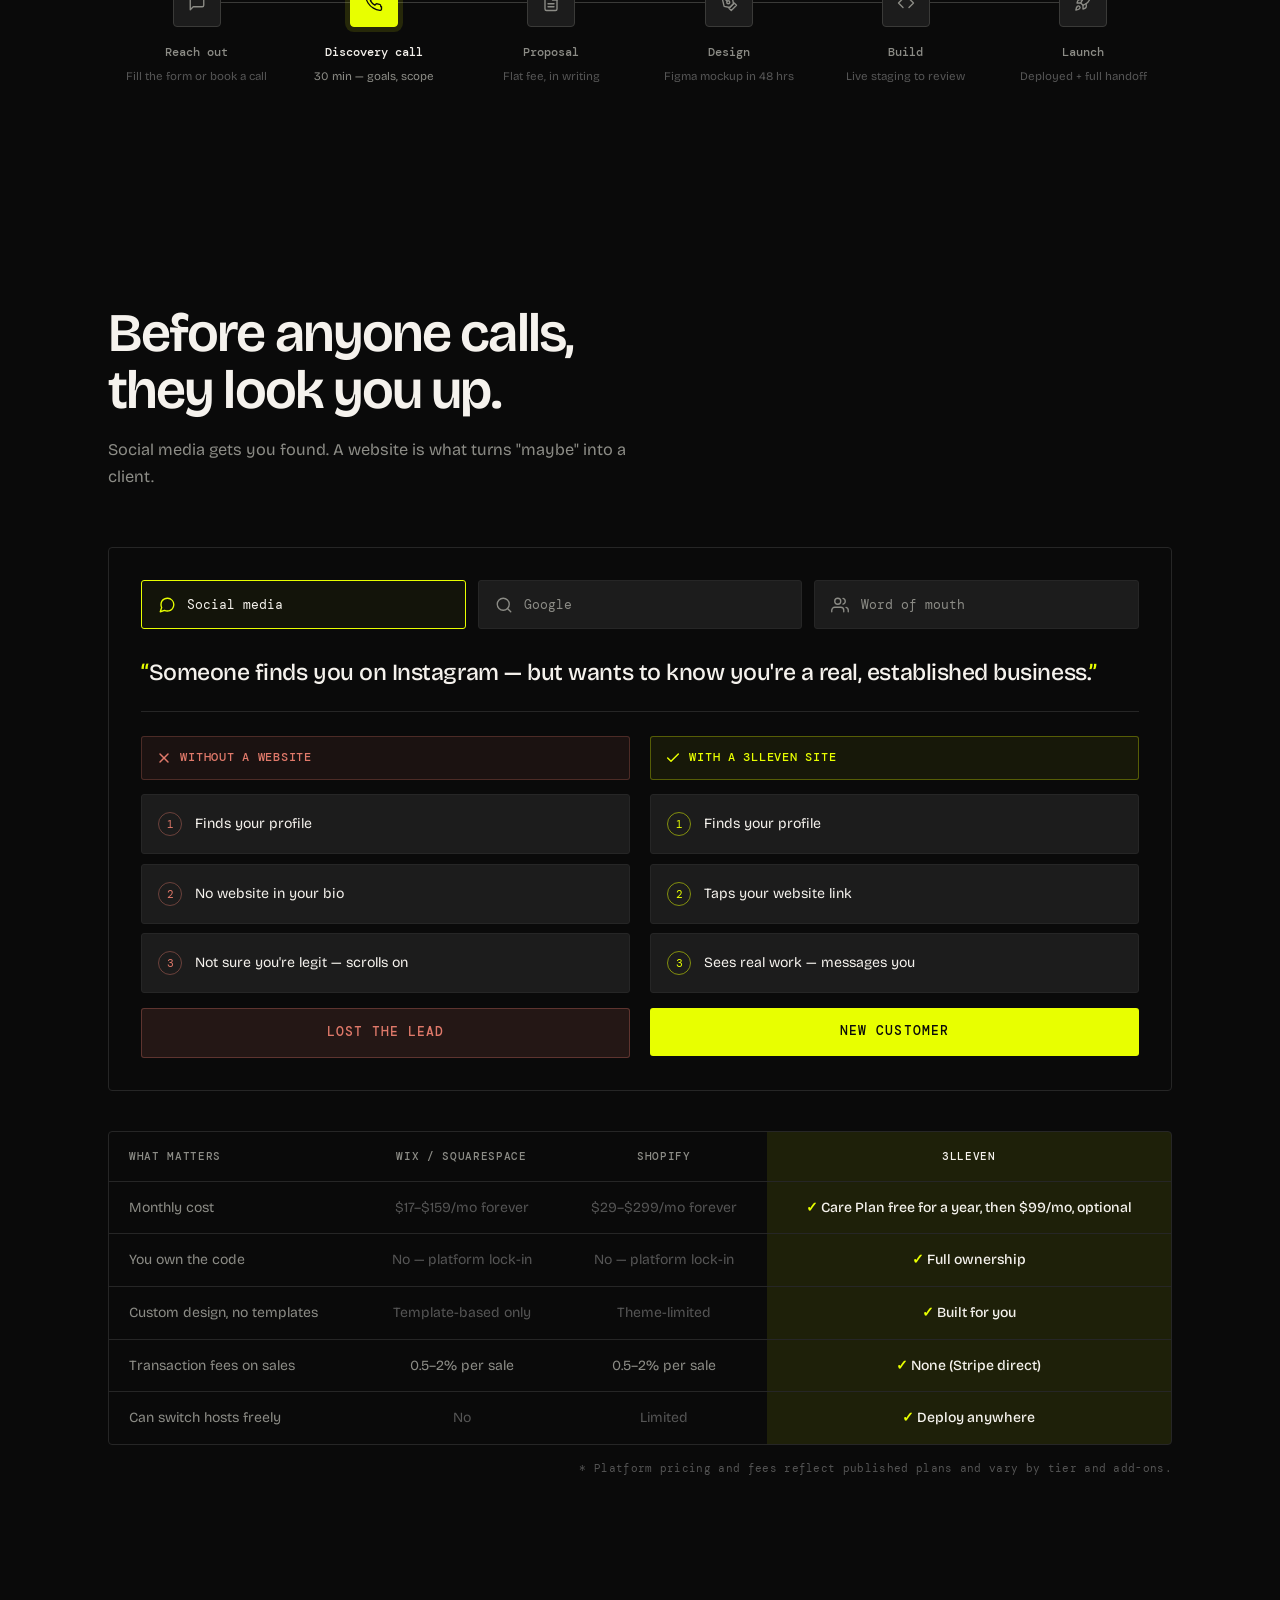
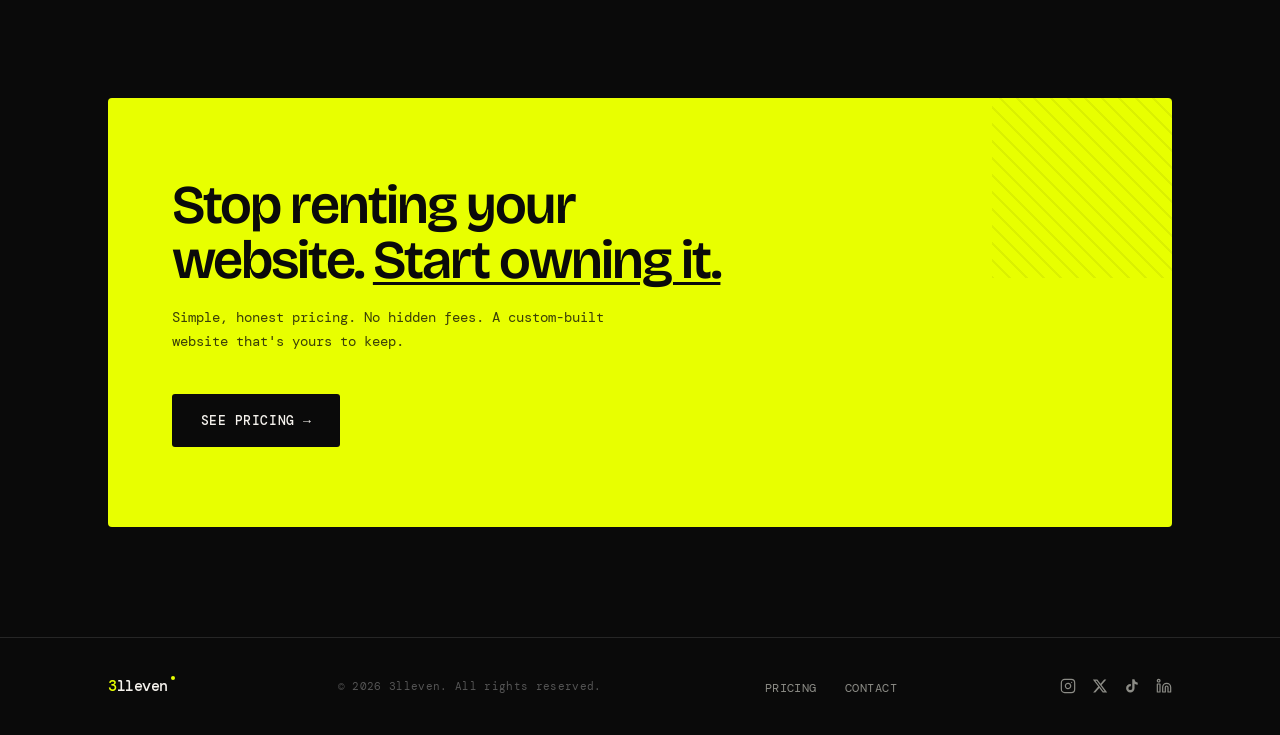
==== commit bd675679: "Update homepage hero headline to "Custom websites built for you" Replaces "Your site is your first s" ====
--- a/index.html
+++ b/index.html
@@ -67,9 +67,8 @@
 
   <div class="hero-content">
     <h1 class="hero-h1">
-      Your site is your<br>
-      <span class="hero-accent">first salesperson.</span><br>
-      Do it right.
+      Custom websites<br>
+      <span class="hero-accent">built for you.</span>
     </h1>
     <p class="hero-lede">We design, build, and host custom websites for local businesses — so the people checking you out actually trust what they find.</p>
     <div class="hero-actions">
